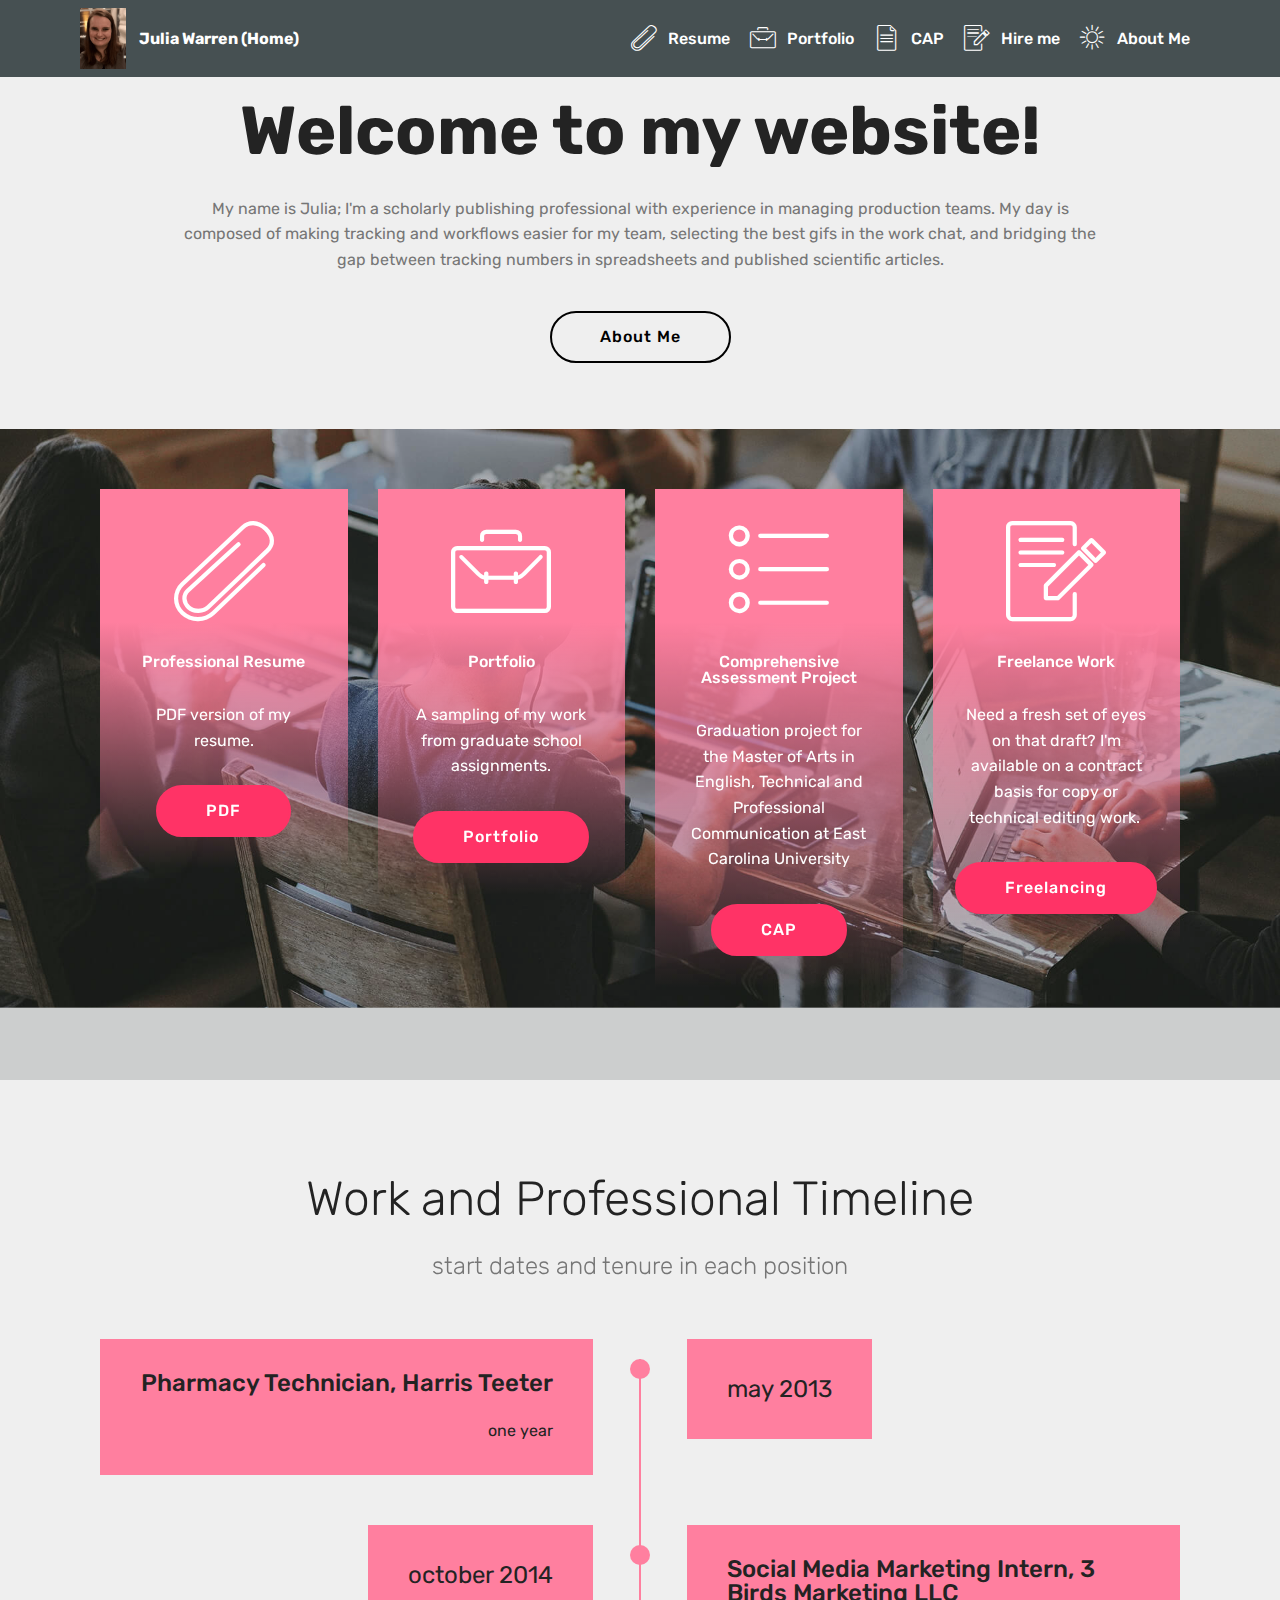
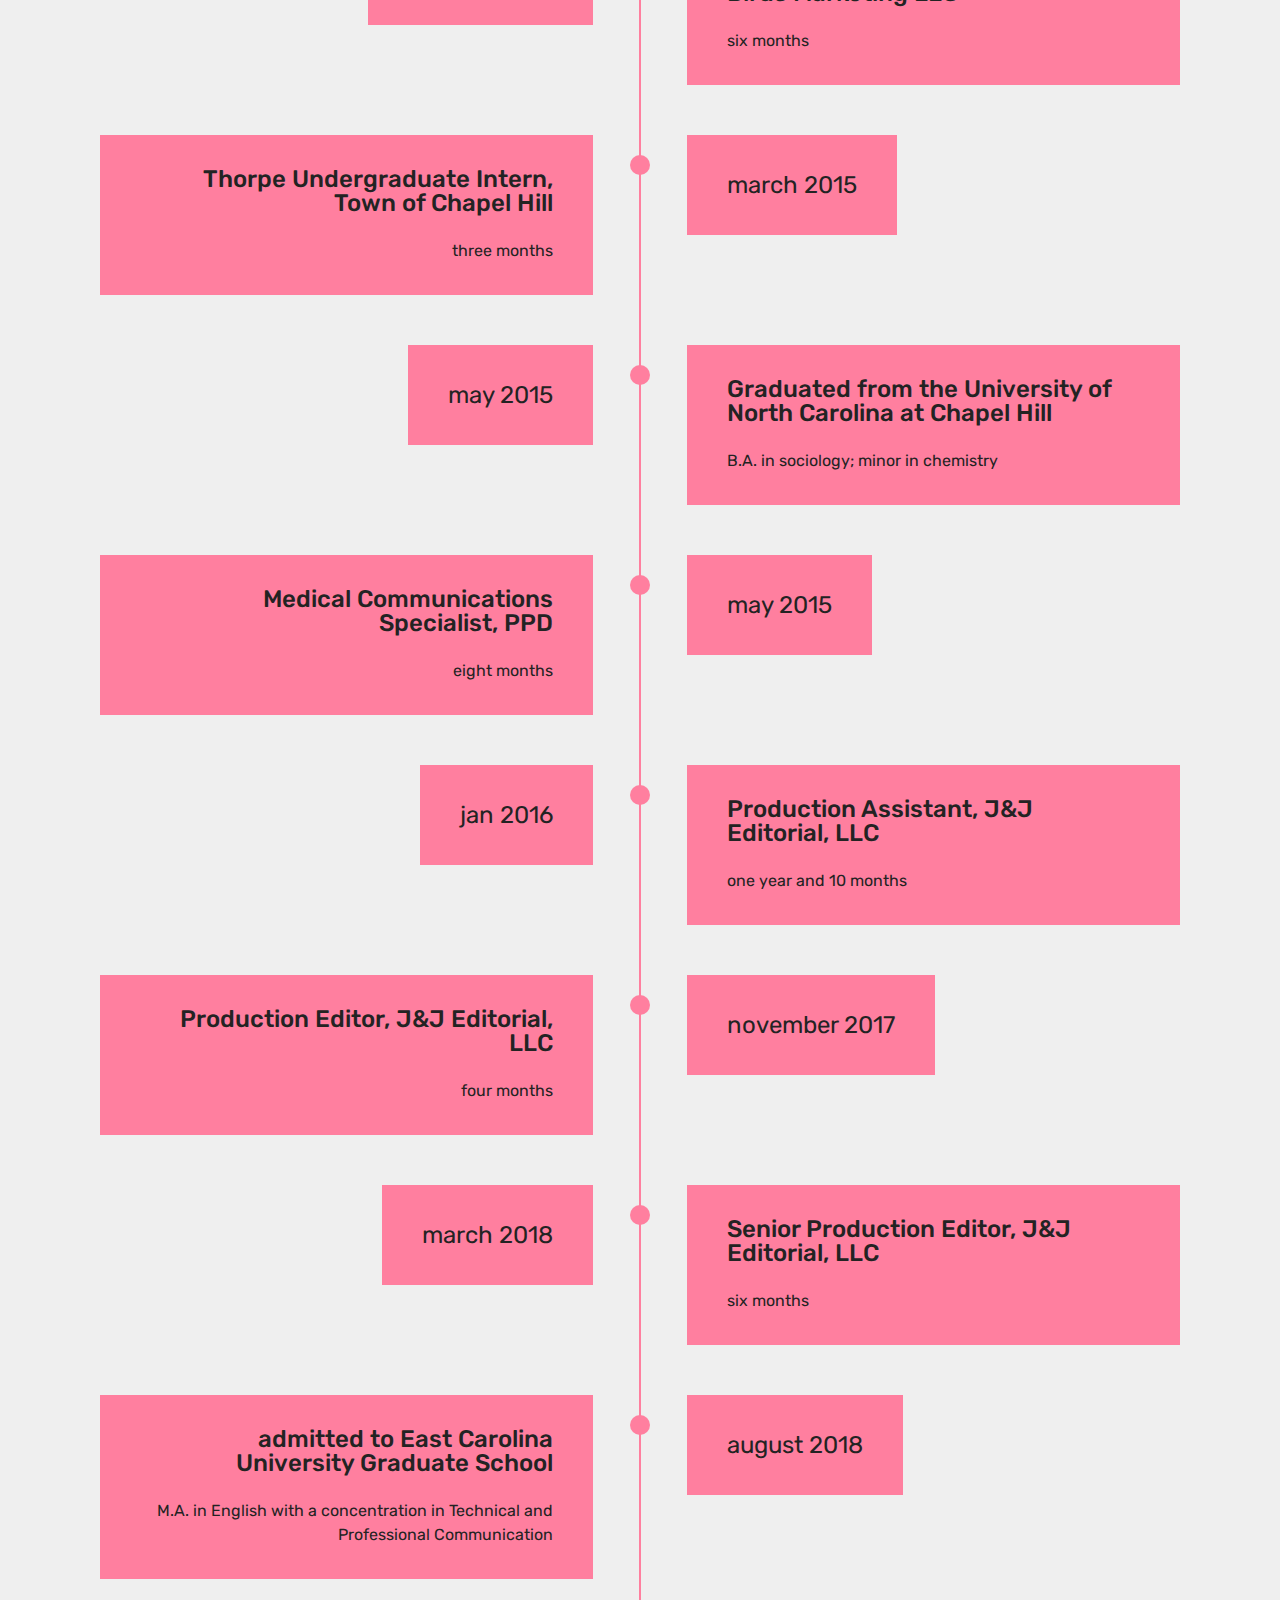
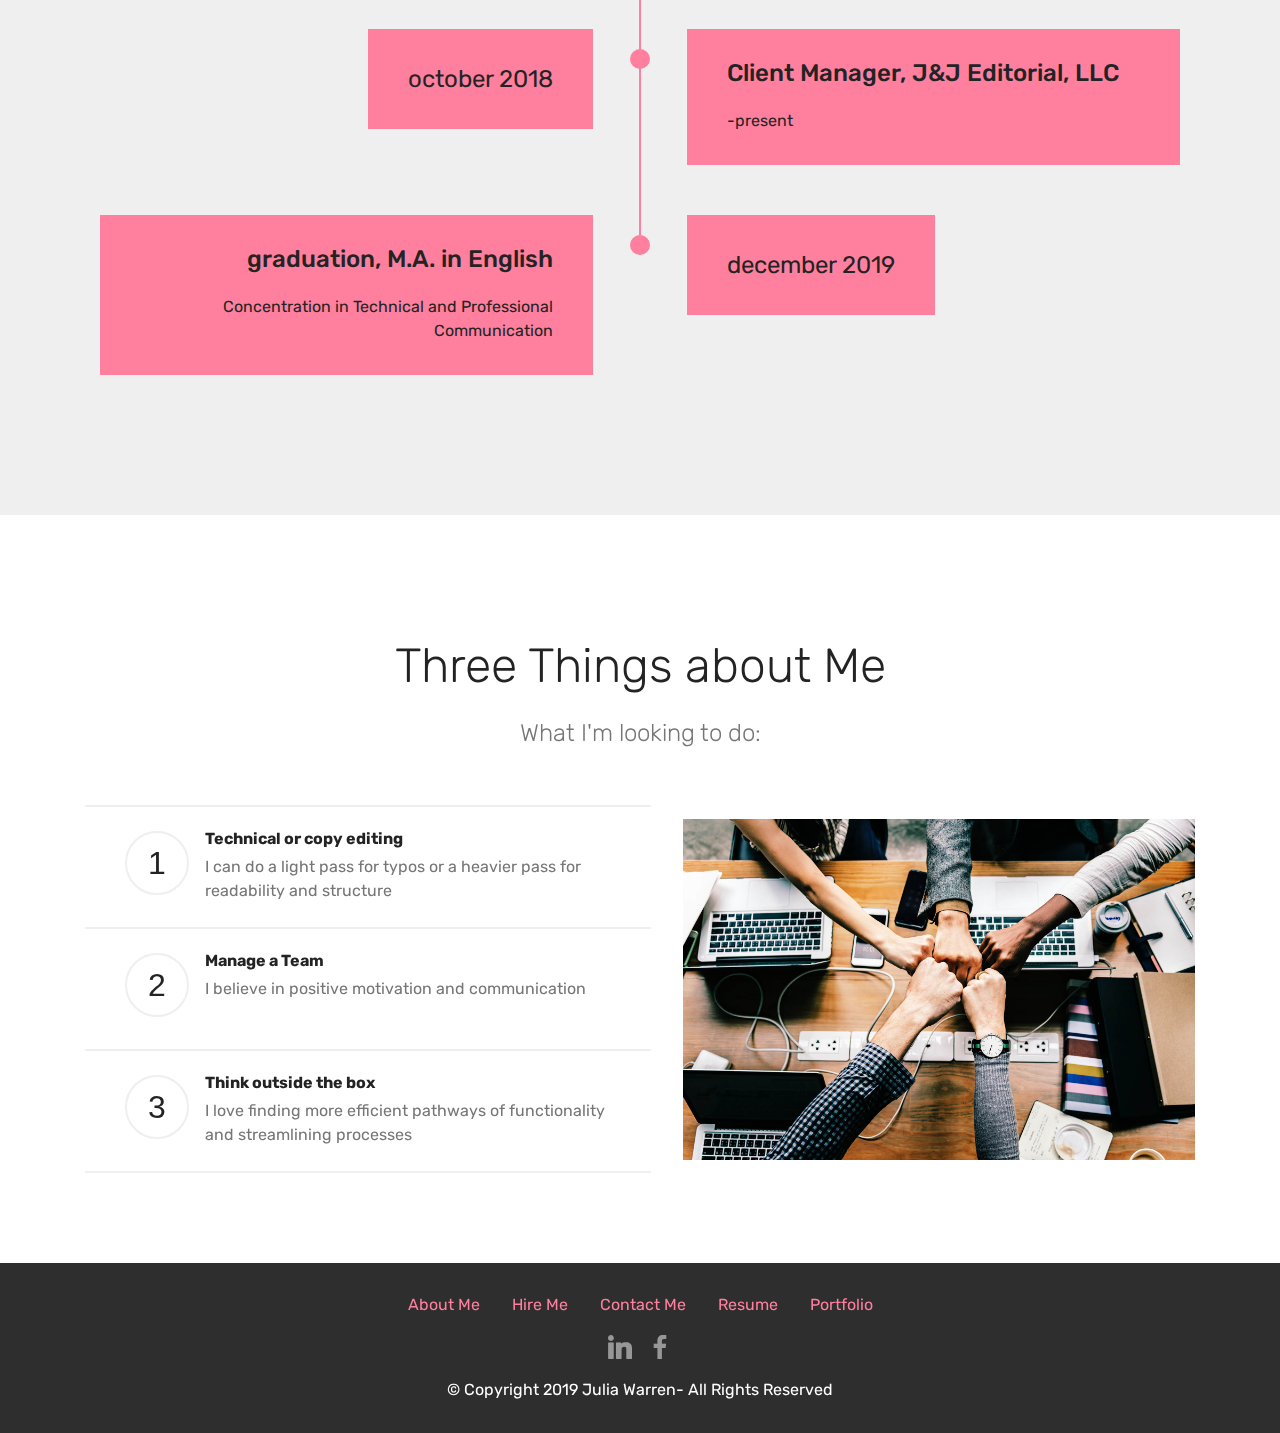
==== index.html @ e165c9ce "create github pages" ====
<!DOCTYPE html>
<html  >
<head>
  <!-- Site made with Mobirise Website Builder v4.9.7, https://mobirise.com -->
  <meta charset="UTF-8">
  <meta http-equiv="X-UA-Compatible" content="IE=edge">
  <meta name="generator" content="Mobirise v4.9.7, mobirise.com">
  <meta name="viewport" content="width=device-width, initial-scale=1, minimum-scale=1">
  <link rel="shortcut icon" href="assets/images/face-567x752.png" type="image/x-icon">
  <meta name="description" content="">
  
  <title>Home</title>
  <link rel="stylesheet" href="assets/web/assets/mobirise-icons/mobirise-icons.css">
  <link rel="stylesheet" href="assets/tether/tether.min.css">
  <link rel="stylesheet" href="assets/bootstrap/css/bootstrap.min.css">
  <link rel="stylesheet" href="assets/bootstrap/css/bootstrap-grid.min.css">
  <link rel="stylesheet" href="assets/bootstrap/css/bootstrap-reboot.min.css">
  <link rel="stylesheet" href="assets/socicon/css/styles.css">
  <link rel="stylesheet" href="assets/dropdown/css/style.css">
  <link rel="stylesheet" href="assets/theme/css/style.css">
  <link rel="stylesheet" href="assets/mobirise/css/mbr-additional.css" type="text/css">
  
  
  
</head>
<body>
  <section class="menu cid-qTkzRZLJNu" once="menu" id="menu1-0">

    

    <nav class="navbar navbar-expand beta-menu navbar-dropdown align-items-center navbar-fixed-top navbar-toggleable-sm">
        <button class="navbar-toggler navbar-toggler-right" type="button" data-toggle="collapse" data-target="#navbarSupportedContent" aria-controls="navbarSupportedContent" aria-expanded="false" aria-label="Toggle navigation">
            <div class="hamburger">
                <span></span>
                <span></span>
                <span></span>
                <span></span>
            </div>
        </button>
        <div class="menu-logo">
            <div class="navbar-brand">
                <span class="navbar-logo">
                    <a href="index.html">
                         <img src="assets/images/face-567x752.png" alt="Mobirise" title="" style="height: 3.8rem;">
                    </a>
                </span>
                <span class="navbar-caption-wrap"><a class="navbar-caption text-white display-4" href="index.html">
                        Julia Warren (Home)</a></span>
            </div>
        </div>
        <div class="collapse navbar-collapse" id="navbarSupportedContent">
            <ul class="navbar-nav nav-dropdown nav-right" data-app-modern-menu="true"><li class="nav-item">
                    <a class="nav-link link text-white display-4" href="assets/files/Warren%20Resume.pdf" target="_blank"><span class="mbri-paperclip mbr-iconfont mbr-iconfont-btn"></span>
                        
                        Resume</a>
                </li><li class="nav-item"><a class="nav-link link text-white display-4" href="jwportfolio.html"><span class="mbri-briefcase mbr-iconfont mbr-iconfont-btn"></span>
                        
                        Portfolio</a></li><li class="nav-item"><a class="nav-link link text-white display-4" href="ecutpccap.html"><span class="mbri-file mbr-iconfont mbr-iconfont-btn"></span>
                        
                        CAP</a></li><li class="nav-item"><a class="nav-link link text-white display-4" href="jwfreelance.html"><span class="mbri-edit mbr-iconfont mbr-iconfont-btn"></span>
                        
                        Hire me</a></li>
                <li class="nav-item">
                    <a class="nav-link link text-white display-4" href="jwaboutme.html"><span class="mbri-sun2 mbr-iconfont mbr-iconfont-btn"></span>
                        
                        About Me</a>
                </li></ul>
            
        </div>
    </nav>
</section>

<section class="engine"><a href="https://mobirise.info/p">website templates free download</a></section><section class="header1 cid-rp4bmA8b8D" id="header16-3">

    

    

    <div class="container">
        <div class="row justify-content-md-center">
            <div class="col-md-10 align-center">
                <h1 class="mbr-section-title mbr-bold pb-3 mbr-fonts-style display-1">
                    Welcome to my website!</h1>
                
                <p class="mbr-text pb-3 mbr-fonts-style display-7">
                    My name is Julia; I'm a scholarly publishing professional with experience in managing production teams. My day is composed of making tracking and workflows easier for my team, selecting the best gifs in the work chat, and bridging the gap between tracking numbers in spreadsheets and published scientific articles.</p>
                <div class="mbr-section-btn"><a class="btn btn-md btn-black-outline display-4" href="jwaboutme.html">About Me</a></div>
            </div>
        </div>
    </div>

</section>

<section class="features8 cid-rp4bQVuGvp mbr-parallax-background" id="features8-6">

    

    <div class="mbr-overlay" style="opacity: 0.2; background-color: rgb(70, 80, 82);">
    </div>

    <div class="container">
        <div class="media-container-row">

            <div class="card  col-12 col-md-6 col-lg-3">
                <div class="card-img">
                    <a href="assets/files/Warren%20Resume.pdf" target="_blank"><span class="mbr-iconfont mbri-paperclip"></span></a>
                </div>
                <div class="card-box align-center">
                    <h4 class="card-title mbr-fonts-style display-7">Professional Resume</h4>
                    <p class="mbr-text mbr-fonts-style display-7">PDF version of my resume.</p>
                    <div class="mbr-section-btn text-center"><a href="assets/files/Warren%20Resume.pdf" class="btn btn-secondary display-4" target="_blank">
                            PDF</a></div>
                </div>
            </div>

            <div class="card  col-12 col-md-6 col-lg-3">
                <div class="card-img">
                    <a href="jwportfolio.html"><span class="mbr-iconfont mbri-briefcase"></span></a>
                </div>
                <div class="card-box align-center">
                    <h4 class="card-title mbr-fonts-style display-7">
                        Portfolio</h4>
                    <p class="mbr-text mbr-fonts-style display-7">
                       A sampling of my work from graduate school assignments.</p>
                    <div class="mbr-section-btn text-center"><a href="jwportfolio.html" class="btn btn-secondary display-4">
                            Portfolio</a></div>
                </div>
            </div>

            <div class="card  col-12 col-md-6 col-lg-3">
                <div class="card-img">
                    <a href="ecutpccap.html"><span class="mbr-iconfont mbri-bulleted-list"></span></a>
                </div>
                <div class="card-box align-center">
                    <h4 class="card-title mbr-fonts-style display-7">Comprehensive Assessment Project</h4>
                    <p class="mbr-text mbr-fonts-style display-7">
                       Graduation project for the Master of Arts in English, Technical and Professional Communication at East Carolina University</p>
                    <div class="mbr-section-btn text-center"><a href="ecutpccap.html" class="btn btn-secondary display-4">
                            CAP</a></div>
                </div>
            </div>

            <div class="card  col-12 col-md-6 col-lg-3">
                <div class="card-img">
                    <a href="jwfreelance.html"><span class="mbr-iconfont mbri-edit"></span></a>
                </div>
                <div class="card-box align-center">
                    <h4 class="card-title mbr-fonts-style display-7">
                        Freelance Work</h4>
                    <p class="mbr-text mbr-fonts-style display-7">Need a fresh set of eyes on that draft? I'm available on a contract basis for copy or technical editing work.&nbsp;</p>
                    <div class="mbr-section-btn text-center"><a href="jwfreelance.html" class="btn btn-secondary display-4">
                            Freelancing</a></div>
                </div>
            </div>
        </div>
    </div>
</section>

<section class="timeline1 cid-rp4cnHNuQQ" id="timeline1-7">

    

    

    <div class="container align-center">
        <h2 class="mbr-section-title pb-3 mbr-fonts-style display-2">
            Work and Professional Timeline</h2>
        <h3 class="mbr-section-subtitle pb-5 mbr-fonts-style display-5">
            start dates and tenure in each position</h3>

        <div class="container timelines-container" mbri-timelines="">
            <div class="row timeline-element reverse separline">      
                 <div class="timeline-date-panel col-xs-12 col-md-6  align-left">         
                    <div class="time-line-date-content">
                        <p class="mbr-timeline-date mbr-fonts-style display-5">may 2013</p>
                    </div>
                </div>
           <span class="iconBackground"></span>
            <div class="col-xs-12 col-md-6 align-right">
                <div class="timeline-text-content">
                    <h4 class="mbr-timeline-title pb-3 mbr-fonts-style display-5">
                        Pharmacy Technician, Harris Teeter</h4>
                    <p class="mbr-timeline-text mbr-fonts-style display-7">one year</p>
                 </div>
            </div>
            </div>

            <div class="row timeline-element  separline">
                <div class="timeline-date-panel col-xs-12 col-md-6 align-right">
                    <div class="time-line-date-content">
                        <p class="mbr-timeline-date mbr-fonts-style display-5">october 2014</p>
                    </div>
                </div>
                <span class="iconBackground"></span>
                <div class="col-xs-12 col-md-6 align-left ">
                    <div class="timeline-text-content">
                        <h4 class="mbr-timeline-title pb-3 mbr-fonts-style display-5">
                            Social Media Marketing Intern, 3 Birds Marketing LLC</h4>
                        <p class="mbr-timeline-text mbr-fonts-style display-7">six months</p>
                    </div>
                </div>
            </div> 


            <div class="row timeline-element reverse separline">
                <div class="timeline-date-panel col-xs-12 col-md-6  align-left">
                    <div class="time-line-date-content">
                        <p class="mbr-timeline-date mbr-fonts-style display-5">
                            march 2015</p>
                    </div>
                </div>
                <span class="iconBackground"></span>
                <div class="col-xs-12 col-md-6 align-right">
                    <div class="timeline-text-content">
                        <h4 class="mbr-timeline-title pb-3 mbr-fonts-style display-5">
                            Thorpe Undergraduate Intern, Town of Chapel Hill</h4>      
                        <p class="mbr-timeline-text mbr-fonts-style display-7">three months</p>
                    </div>
                </div>
            </div>

            <div class="row timeline-element  separline">
                <div class="timeline-date-panel col-xs-12 col-md-6 align-right">
                    <div class="time-line-date-content">
                        <p class="mbr-timeline-date mbr-fonts-style display-5">may 2015</p>
                    </div>
                </div>
                <span class="iconBackground"></span>
                <div class="col-xs-12 col-md-6 align-left ">
                    <div class="timeline-text-content">
                        <h4 class="mbr-timeline-title pb-3 mbr-fonts-style display-5">
                            Graduated from the University of North Carolina at Chapel Hill</h4>
                        <p class="mbr-timeline-text mbr-fonts-style display-7">
                            B.A. in sociology; minor in chemistry</p>
                    </div>
                </div>
            </div>


            <div class="row timeline-element reverse separline">
                <div class="timeline-date-panel col-xs-12 col-md-6  align-left">
                    <div class="time-line-date-content">
                        <p class="mbr-timeline-date mbr-fonts-style display-5">
                            may 2015</p>
                    </div>
                </div>
                <span class="iconBackground"></span>
                <div class="col-xs-12 col-md-6 align-right">
                    <div class="timeline-text-content">
                        <h4 class="mbr-timeline-title pb-3 mbr-fonts-style display-5">
                            Medical Communications Specialist, PPD</h4>
                        <p class="mbr-timeline-text mbr-fonts-style display-7">eight months</p>
                    </div>
                </div>
            </div>


            <div class="row timeline-element separline">
                <div class="timeline-date-panel col-xs-12 col-md-6 align-right">
                    <div class="time-line-date-content">
                       <p class="mbr-timeline-date mbr-fonts-style display-5">
                            jan 2016</p>
                    </div>
                </div>
                <span class="iconBackground"></span>
                <div class="col-xs-12 col-md-6 align-left ">
                    <div class="timeline-text-content">
                        <h4 class="mbr-timeline-title pb-3 mbr-fonts-style display-5">
                            Production Assistant, J&amp;J Editorial, LLC</h4>
                        <p class="mbr-timeline-text mbr-fonts-style display-7">one year and 10 months</p>
                    </div>
                </div>
            </div>

            <div class="row timeline-element reverse separline">
                <div class="timeline-date-panel col-xs-12 col-md-6  align-left">
                    <div class="time-line-date-content">
                        <p class="mbr-timeline-date mbr-fonts-style display-5">
                           november 2017</p>
                    </div>
                </div>
                <span class="iconBackground"></span>
                <div class="col-xs-12 col-md-6 align-right">
                    <div class="timeline-text-content">
                        <h4 class="mbr-timeline-title pb-3 mbr-fonts-style display-5">
                            Production Editor, J&amp;J Editorial, LLC</h4>
                        <p class="mbr-timeline-text mbr-fonts-style display-7">four months</p>
                    </div>
                </div>
            </div>

            <div class="row timeline-element separline">
                <div class="timeline-date-panel col-xs-12 col-md-6 align-right">
                    <div class="time-line-date-content">
                        <p class="mbr-timeline-date mbr-fonts-style display-5">
                           march 2018</p>
                    </div>
                </div>
                <span class="iconBackground"></span>
                <div class="col-xs-12 col-md-6 align-left ">
                    <div class="timeline-text-content">
                        <h4 class="mbr-timeline-title pb-3 mbr-fonts-style display-5">
                            Senior Production Editor, J&amp;J Editorial, LLC</h4>
                        <p class="mbr-timeline-text mbr-fonts-style display-7">six months</p>
                    </div>
                </div>
            </div>

            <div class="row timeline-element reverse separline">
                <div class="timeline-date-panel col-xs-12 col-md-6  align-left">
                    <div class="time-line-date-content">
                        <p class="mbr-timeline-date mbr-fonts-style display-5">
                           august 2018</p>
                    </div>
                </div>
                <span class="iconBackground"></span>
                <div class="col-xs-12 col-md-6 align-right">
                    <div class="timeline-text-content">
                        <h4 class="mbr-timeline-title pb-3 mbr-fonts-style display-5">admitted to East Carolina University Graduate School</h4>

                        <p class="mbr-timeline-text mbr-fonts-style display-7">M.A. in English with a concentration in Technical and Professional Communication</p>
                    </div>
                </div>
            </div>

            <div class="row timeline-element separline">
                <div class="timeline-date-panel col-xs-12 col-md-6 align-right">
                    <div class="time-line-date-content">
                       <p class="mbr-timeline-date mbr-fonts-style display-5">
                          october 2018</p>
                    </div>
                </div>
                <span class="iconBackground"></span>
                <div class="col-xs-12 col-md-6 align-left ">
                    <div class="timeline-text-content">
                        <h4 class="mbr-timeline-title pb-3 mbr-fonts-style display-5">
                            Client Manager, J&amp;J Editorial, LLC</h4> 
                        <p class="mbr-timeline-text mbr-fonts-style display-7">
                            -present</p>
                    </div>
                </div>
            </div>

            <div class="row timeline-element reverse">
                <div class="timeline-date-panel col-xs-12 col-md-6  align-left">
                    <div class="time-line-date-content">
                       <p class="mbr-timeline-date mbr-fonts-style display-5">
                          december 2019</p>
                    </div>
                </div>
                <span class="iconBackground"></span>
                <div class="col-xs-12 col-md-6 align-right">
                    <div class="timeline-text-content">
                        <h4 class="mbr-timeline-title pb-3 mbr-fonts-style display-5">
                            graduation, M.A. in English</h4>
                        <p class="mbr-timeline-text mbr-fonts-style display-7">Concentration in Technical and Professional Communication</p>
                    </div>
                </div>
            </div>

            
        </div>
    </div>
</section>

<section class="counters4 counters cid-rp4bBPl7Jo" id="counters4-5">

    

    

    <div class="container pt-4 mt-2">
        <h2 class="mbr-section-title pb-3 align-center mbr-fonts-style display-2">Three Things about Me</h2>
        <h3 class="mbr-section-subtitle pb-5 align-center mbr-fonts-style display-5">
            What I'm looking to do:</h3>
        <div class="media-container-row">
            <div class="media-block m-auto" style="width: 49%;">
                <div class="mbr-figure">
                    <img src="assets/images/background6.jpg">
                </div>
            </div>
            <div class="cards-block">
                <div class="cards-container">
                    <div class="card px-3 align-left col-12">
                        <div class="panel-item p-4 d-flex align-items-start">
                            <div class="card-img pr-3">
                                <h3 class="img-text d-flex align-items-center justify-content-center">
                                    1
                                </h3>
                            </div>
                            <div class="card-text">
                                <h4 class="mbr-content-title mbr-bold mbr-fonts-style display-7">Technical or copy editing</h4>
                                <p class="mbr-content-text mbr-fonts-style display-7">
                                    I can do a light pass for typos or a heavier pass for readability and structure</p>
                            </div>
                        </div>
                    </div>
                    <div class="card px-3 align-left col-12">
                        <div class="panel-item p-4 d-flex align-items-start">
                            <div class="card-img pr-3">
                                <h3 class="img-text d-flex align-items-center justify-content-center">
                                    2
                                </h3>
                            </div>
                            <div class="card-text">
                                <h4 class="mbr-content-title mbr-bold mbr-fonts-style display-7">Manage a Team</h4>
                                <p class="mbr-content-text mbr-fonts-style display-7">
                                    I believe in positive motivation and communication</p>
                            </div>
                        </div>
                    </div>
                    <div class="card px-3 align-left col-12">
                        <div class="panel-item p-4 d-flex align-items-start">
                            <div class="card-img pr-3">
                                <h3 class="img-text d-flex align-items-center justify-content-center">
                                    3
                                </h3>
                            </div>
                            <div class="card-text">
                                <h4 class="mbr-content-title mbr-bold mbr-fonts-style display-7">Think outside the box</h4>
                                <p class="mbr-content-text mbr-fonts-style display-7">
                                        I love finding more efficient pathways of functionality and streamlining processes</p>
                            </div>
                        </div>
                    </div>
                    
                </div>
            </div>
        </div>
    </div>
</section>

<section once="footers" class="cid-rp4wjowCng" id="footer7-c">

    

    

    <div class="container">
        <div class="media-container-row align-center mbr-white">
            <div class="row row-links">
                <ul class="foot-menu">
                    
                    
                    
                    
                    
                <li class="foot-menu-item mbr-fonts-style display-7"><a href="jwaboutme.html" target="_blank">
                        About&nbsp;Me</a></li><li class="foot-menu-item mbr-fonts-style display-7"><a href="jwfreelance.html">Hire Me</a></li><li class="foot-menu-item mbr-fonts-style display-7"><a href="jwfreelance.html#form1-m" target="_blank">
                        Contact Me</a></li><li class="foot-menu-item mbr-fonts-style display-7"><a href="assets/files/Warren Resume.pdf" target="_blank">Resume</a></li><li class="foot-menu-item mbr-fonts-style display-7"><a href="jwportfolio.html">Portfolio</a></li></ul>
            </div>
            <div class="row social-row">
                <div class="social-list align-right pb-2">
                    
                    
                    
                    
                    
                    
                <div class="soc-item">
                        <a href="https://www.linkedin.com/in/julia-boyle-warren-10b43872/" target="_blank">
                            <span class="mbr-iconfont mbr-iconfont-social socicon-linkedin socicon"></span>
                        </a>
                    </div><div class="soc-item">
                        <a href="https://www.facebook.com/pages/Mobirise/1616226671953247" target="_blank">
                            <span class="socicon-facebook socicon mbr-iconfont mbr-iconfont-social"></span>
                        </a>
                    </div></div>
            </div>
            <div class="row row-copirayt">
                <p class="mbr-text mb-0 mbr-fonts-style mbr-white align-center display-7">
                    © Copyright 2019 Julia Warren- All Rights Reserved
                </p>
            </div>
        </div>
    </div>
</section>


  <script src="assets/web/assets/jquery/jquery.min.js"></script>
  <script src="assets/popper/popper.min.js"></script>
  <script src="assets/tether/tether.min.js"></script>
  <script src="assets/bootstrap/js/bootstrap.min.js"></script>
  <script src="assets/smoothscroll/smooth-scroll.js"></script>
  <script src="assets/viewportchecker/jquery.viewportchecker.js"></script>
  <script src="assets/dropdown/js/script.min.js"></script>
  <script src="assets/touchswipe/jquery.touch-swipe.min.js"></script>
  <script src="assets/parallax/jarallax.min.js"></script>
  <script src="assets/theme/js/script.js"></script>
  
  
 <div id="scrollToTop" class="scrollToTop mbr-arrow-up"><a style="text-align: center;"><i class="mbr-arrow-up-icon mbr-arrow-up-icon-cm cm-icon cm-icon-smallarrow-up"></i></a></div>
  </body>
</html>
---- assets/web/assets/mobirise-icons/mobirise-icons.css ----
@font-face {
  font-family: 'MobiriseIcons';
  src:  url('mobirise-icons.eot?spat4u');
  src:  url('mobirise-icons.eot?spat4u#iefix') format('embedded-opentype'),
    url('mobirise-icons.ttf?spat4u') format('truetype'),
    url('mobirise-icons.woff?spat4u') format('woff'),
    url('mobirise-icons.svg?spat4u#MobiriseIcons') format('svg');
  font-weight: normal;
  font-style: normal;
}

[class^="mbri-"], [class*=" mbri-"] {
  /* use !important to prevent issues with browser extensions that change fonts */
  font-family: MobiriseIcons !important;
  speak: none;
  font-style: normal;
  font-weight: normal;
  font-variant: normal;
  text-transform: none;
  line-height: 1;

  /* Better Font Rendering =========== */
  -webkit-font-smoothing: antialiased;
  -moz-osx-font-smoothing: grayscale;
}

.mbri-add-submenu:before {
  content: "\e900";
}
.mbri-alert:before {
  content: "\e901";
}
.mbri-align-center:before {
  content: "\e902";
}
.mbri-align-justify:before {
  content: "\e903";
}
.mbri-align-left:before {
  content: "\e904";
}
.mbri-align-right:before {
  content: "\e905";
}
.mbri-android:before {
  content: "\e906";
}
.mbri-apple:before {
  content: "\e907";
}
.mbri-arrow-down:before {
  content: "\e908";
}
.mbri-arrow-next:before {
  content: "\e909";
}
.mbri-arrow-prev:before {
  content: "\e90a";
}
.mbri-arrow-up:before {
  content: "\e90b";
}
.mbri-bold:before {
  content: "\e90c";
}
.mbri-bookmark:before {
  content: "\e90d";
}
.mbri-bootstrap:before {
  content: "\e90e";
}
.mbri-briefcase:before {
  content: "\e90f";
}
.mbri-browse:before {
  content: "\e910";
}
.mbri-bulleted-list:before {
  content: "\e911";
}
.mbri-calendar:before {
  content: "\e912";
}
.mbri-camera:before {
  content: "\e913";
}
.mbri-cart-add:before {
  content: "\e914";
}
.mbri-cart-full:before {
  content: "\e915";
}
.mbri-cash:before {
  content: "\e916";
}
.mbri-change-style:before {
  content: "\e917";
}
.mbri-chat:before {
  content: "\e918";
}
.mbri-clock:before {
  content: "\e919";
}
.mbri-close:before {
  content: "\e91a";
}
.mbri-cloud:before {
  content: "\e91b";
}
.mbri-code:before {
  content: "\e91c";
}
.mbri-contact-form:before {
  content: "\e91d";
}
.mbri-credit-card:before {
  content: "\e91e";
}
.mbri-cursor-click:before {
  content: "\e91f";
}
.mbri-cust-feedback:before {
  content: "\e920";
}
.mbri-database:before {
  content: "\e921";
}
.mbri-delivery:before {
  content: "\e922";
}
.mbri-desktop:before {
  content: "\e923";
}
.mbri-devices:before {
  content: "\e924";
}
.mbri-down:before {
  content: "\e925";
}
.mbri-download:before {
  content: "\e989";
}
.mbri-drag-n-drop:before {
  content: "\e927";
}
.mbri-drag-n-drop2:before {
  content: "\e928";
}
.mbri-edit:before {
  content: "\e929";
}
.mbri-edit2:before {
  content: "\e92a";
}
.mbri-error:before {
  content: "\e92b";
}
.mbri-extension:before {
  content: "\e92c";
}
.mbri-features:before {
  content: "\e92d";
}
.mbri-file:before {
  content: "\e92e";
}
.mbri-flag:before {
  content: "\e92f";
}
.mbri-folder:before {
  content: "\e930";
}
.mbri-gift:before {
  content: "\e931";
}
.mbri-github:before {
  content: "\e932";
}
.mbri-globe:before {
  content: "\e933";
}
.mbri-globe-2:before {
  content: "\e934";
}
.mbri-growing-chart:before {
  content: "\e935";
}
.mbri-hearth:before {
  content: "\e936";
}
.mbri-help:before {
  content: "\e937";
}
.mbri-home:before {
  content: "\e938";
}
.mbri-hot-cup:before {
  content: "\e939";
}
.mbri-idea:before {
  content: "\e93a";
}
.mbri-image-gallery:before {
  content: "\e93b";
}
.mbri-image-slider:before {
  content: "\e93c";
}
.mbri-info:before {
  content: "\e93d";
}
.mbri-italic:before {
  content: "\e93e";
}
.mbri-key:before {
  content: "\e93f";
}
.mbri-laptop:before {
  content: "\e940";
}
.mbri-layers:before {
  content: "\e941";
}
.mbri-left-right:before {
  content: "\e942";
}
.mbri-left:before {
  content: "\e943";
}
.mbri-letter:before {
  content: "\e944";
}
.mbri-like:before {
  content: "\e945";
}
.mbri-link:before {
  content: "\e946";
}
.mbri-lock:before {
  content: "\e947";
}
.mbri-login:before {
  content: "\e948";
}
.mbri-logout:before {
  content: "\e949";
}
.mbri-magic-stick:before {
  content: "\e94a";
}
.mbri-map-pin:before {
  content: "\e94b";
}
.mbri-menu:before {
  content: "\e94c";
}
.mbri-mobile:before {
  content: "\e94d";
}
.mbri-mobile2:before {
  content: "\e94e";
}
.mbri-mobirise:before {
  content: "\e94f";
}
.mbri-more-horizontal:before {
  content: "\e950";
}
.mbri-more-vertical:before {
  content: "\e951";
}
.mbri-music:before {
  content: "\e952";
}
.mbri-new-file:before {
  content: "\e953";
}
.mbri-numbered-list:before {
  content: "\e954";
}
.mbri-opened-folder:before {
  content: "\e955";
}
.mbri-pages:before {
  content: "\e956";
}
.mbri-paper-plane:before {
  content: "\e957";
}
.mbri-paperclip:before {
  content: "\e958";
}
.mbri-photo:before {
  content: "\e959";
}
.mbri-photos:before {
  content: "\e95a";
}
.mbri-pin:before {
  content: "\e95b";
}
.mbri-play:before {
  content: "\e95c";
}
.mbri-plus:before {
  content: "\e95d";
}
.mbri-preview:before {
  content: "\e95e";
}
.mbri-print:before {
  content: "\e95f";
}
.mbri-protect:before {
  content: "\e960";
}
.mbri-question:before {
  content: "\e961";
}
.mbri-quote-left:before {
  content: "\e962";
}
.mbri-quote-right:before {
  content: "\e963";
}
.mbri-refresh:before {
  content: "\e964";
}
.mbri-responsive:before {
  content: "\e965";
}
.mbri-right:before {
  content: "\e966";
}
.mbri-rocket:before {
  content: "\e967";
}
.mbri-sad-face:before {
  content: "\e968";
}
.mbri-sale:before {
  content: "\e969";
}
.mbri-save:before {
  content: "\e96a";
}
.mbri-search:before {
  content: "\e96b";
}
.mbri-setting:before {
  content: "\e96c";
}
.mbri-setting2:before {
  content: "\e96d";
}
.mbri-setting3:before {
  content: "\e96e";
}
.mbri-share:before {
  content: "\e96f";
}
.mbri-shopping-bag:before {
  content: "\e970";
}
.mbri-shopping-basket:before {
  content: "\e971";
}
.mbri-shopping-cart:before {
  content: "\e972";
}
.mbri-sites:before {
  content: "\e973";
}
.mbri-smile-face:before {
  content: "\e974";
}
.mbri-speed:before {
  content: "\e975";
}
.mbri-star:before {
  content: "\e976";
}
.mbri-success:before {
  content: "\e977";
}
.mbri-sun:before {
  content: "\e978";
}
.mbri-sun2:before {
  content: "\e979";
}
.mbri-tablet:before {
  content: "\e97a";
}
.mbri-tablet-vertical:before {
  content: "\e97b";
}
.mbri-target:before {
  content: "\e97c";
}
.mbri-timer:before {
  content: "\e97d";
}
.mbri-to-ftp:before {
  content: "\e97e";
}
.mbri-to-local-drive:before {
  content: "\e97f";
}
.mbri-touch-swipe:before {
  content: "\e980";
}
.mbri-touch:before {
  content: "\e981";
}
.mbri-trash:before {
  content: "\e982";
}
.mbri-underline:before {
  content: "\e983";
}
.mbri-unlink:before {
  content: "\e984";
}
.mbri-unlock:before {
  content: "\e985";
}
.mbri-up-down:before {
  content: "\e986";
}
.mbri-up:before {
  content: "\e987";
}
.mbri-update:before {
  content: "\e988";
}
.mbri-upload:before {
 content: "\e926"; 
}
.mbri-user:before {
  content: "\e98a";
}
.mbri-user2:before {
  content: "\e98b";
}
.mbri-users:before {
  content: "\e98c";
}
.mbri-video:before {
  content: "\e98d";
}
.mbri-video-play:before {
  content: "\e98e";
}
.mbri-watch:before {
  content: "\e98f";
}
.mbri-website-theme:before {
  content: "\e990";
}
.mbri-wifi:before {
  content: "\e991";
}
.mbri-windows:before {
  content: "\e992";
}
.mbri-zoom-out:before {
  content: "\e993";
}
.mbri-redo:before {
  content: "\e994";
}
.mbri-undo:before {
  content: "\e995";
}
---- assets/socicon/css/styles.css ----
@charset "UTF-8";

@font-face {
  font-family: "socicon";
  src:url("../fonts/socicon.eot");
  src:url("../fonts/socicon.eot?#iefix") format("embedded-opentype"),
    url("../fonts/socicon.woff") format("woff"),
    url("../fonts/socicon.ttf") format("truetype"),
    url("../fonts/socicon.svg#socicon") format("svg");
  font-weight: normal;
  font-style: normal;

}

[data-icon]:before {
  font-family: "socicon" !important;
  content: attr(data-icon);
  font-style: normal !important;
  font-weight: normal !important;
  font-variant: normal !important;
  text-transform: none !important;
  speak: none;
  line-height: 1;
  -webkit-font-smoothing: antialiased;
  -moz-osx-font-smoothing: grayscale;
}

[class^="socicon-"]:before,
[class*=" socicon-"]:before {
  font-family: "socicon" !important;
  font-style: normal !important;
  font-weight: normal !important;
  font-variant: normal !important;
  text-transform: none !important;
  speak: none;
  line-height: 1;
  -webkit-font-smoothing: antialiased;
  -moz-osx-font-smoothing: grayscale;
}

.socicon-modelmayhem:before {
  content: "\e000";
}
.socicon-mixcloud:before {
  content: "\e001";
}
.socicon-drupal:before {
  content: "\e002";
}
.socicon-swarm:before {
  content: "\e003";
}
.socicon-istock:before {
  content: "\e004";
}
.socicon-yammer:before {
  content: "\e005";
}
.socicon-ello:before {
  content: "\e006";
}
.socicon-stackoverflow:before {
  content: "\e007";
}
.socicon-persona:before {
  content: "\e008";
}
.socicon-triplej:before {
  content: "\e009";
}
.socicon-houzz:before {
  content: "\e00a";
}
.socicon-rss:before {
  content: "\e00b";
}
.socicon-paypal:before {
  content: "\e00c";
}
.socicon-odnoklassniki:before {
  content: "\e00d";
}
.socicon-airbnb:before {
  content: "\e00e";
}
.socicon-periscope:before {
  content: "\e00f";
}
.socicon-outlook:before {
  content: "\e010";
}
.socicon-coderwall:before {
  content: "\e011";
}
.socicon-tripadvisor:before {
  content: "\e012";
}
.socicon-appnet:before {
  content: "\e013";
}
.socicon-goodreads:before {
  content: "\e014";
}
.socicon-tripit:before {
  content: "\e015";
}
.socicon-lanyrd:before {
  content: "\e016";
}
.socicon-slideshare:before {
  content: "\e017";
}
.socicon-buffer:before {
  content: "\e018";
}
.socicon-disqus:before {
  content: "\e019";
}
.socicon-vkontakte:before {
  content: "\e01a";
}
.socicon-whatsapp:before {
  content: "\e01b";
}
.socicon-patreon:before {
  content: "\e01c";
}
.socicon-storehouse:before {
  content: "\e01d";
}
.socicon-pocket:before {
  content: "\e01e";
}
.socicon-mail:before {
  content: "\e01f";
}
.socicon-blogger:before {
  content: "\e020";
}
.socicon-technorati:before {
  content: "\e021";
}
.socicon-reddit:before {
  content: "\e022";
}
.socicon-dribbble:before {
  content: "\e023";
}
.socicon-stumbleupon:before {
  content: "\e024";
}
.socicon-digg:before {
  content: "\e025";
}
.socicon-envato:before {
  content: "\e026";
}
.socicon-behance:before {
  content: "\e027";
}
.socicon-delicious:before {
  content: "\e028";
}
.socicon-deviantart:before {
  content: "\e029";
}
.socicon-forrst:before {
  content: "\e02a";
}
.socicon-play:before {
  content: "\e02b";
}
.socicon-zerply:before {
  content: "\e02c";
}
.socicon-wikipedia:before {
  content: "\e02d";
}
.socicon-apple:before {
  content: "\e02e";
}
.socicon-flattr:before {
  content: "\e02f";
}
.socicon-github:before {
  content: "\e030";
}
.socicon-renren:before {
  content: "\e031";
}
.socicon-friendfeed:before {
  content: "\e032";
}
.socicon-newsvine:before {
  content: "\e033";
}
.socicon-identica:before {
  content: "\e034";
}
.socicon-bebo:before {
  content: "\e035";
}
.socicon-zynga:before {
  content: "\e036";
}
.socicon-steam:before {
  content: "\e037";
}
.socicon-xbox:before {
  content: "\e038";
}
.socicon-windows:before {
  content: "\e039";
}
.socicon-qq:before {
  content: "\e03a";
}
.socicon-douban:before {
  content: "\e03b";
}
.socicon-meetup:before {
  content: "\e03c";
}
.socicon-playstation:before {
  content: "\e03d";
}
.socicon-android:before {
  content: "\e03e";
}
.socicon-snapchat:before {
  content: "\e03f";
}
.socicon-twitter:before {
  content: "\e040";
}
.socicon-facebook:before {
  content: "\e041";
}
.socicon-googleplus:before {
  content: "\e042";
}
.socicon-pinterest:before {
  content: "\e043";
}
.socicon-foursquare:before {
  content: "\e044";
}
.socicon-yahoo:before {
  content: "\e045";
}
.socicon-skype:before {
  content: "\e046";
}
.socicon-yelp:before {
  content: "\e047";
}
.socicon-feedburner:before {
  content: "\e048";
}
.socicon-linkedin:before {
  content: "\e049";
}
.socicon-viadeo:before {
  content: "\e04a";
}
.socicon-xing:before {
  content: "\e04b";
}
.socicon-myspace:before {
  content: "\e04c";
}
.socicon-soundcloud:before {
  content: "\e04d";
}
.socicon-spotify:before {
  content: "\e04e";
}
.socicon-grooveshark:before {
  content: "\e04f";
}
.socicon-lastfm:before {
  content: "\e050";
}
.socicon-youtube:before {
  content: "\e051";
}
.socicon-vimeo:before {
  content: "\e052";
}
.socicon-dailymotion:before {
  content: "\e053";
}
.socicon-vine:before {
  content: "\e054";
}
.socicon-flickr:before {
  content: "\e055";
}
.socicon-500px:before {
  content: "\e056";
}
.socicon-wordpress:before {
  content: "\e058";
}
.socicon-tumblr:before {
  content: "\e059";
}
.socicon-twitch:before {
  content: "\e05a";
}
.socicon-8tracks:before {
  content: "\e05b";
}
.socicon-amazon:before {
  content: "\e05c";
}
.socicon-icq:before {
  content: "\e05d";
}
.socicon-smugmug:before {
  content: "\e05e";
}
.socicon-ravelry:before {
  content: "\e05f";
}
.socicon-weibo:before {
  content: "\e060";
}
.socicon-baidu:before {
  content: "\e061";
}
.socicon-angellist:before {
  content: "\e062";
}
.socicon-ebay:before {
  content: "\e063";
}
.socicon-imdb:before {
  content: "\e064";
}
.socicon-stayfriends:before {
  content: "\e065";
}
.socicon-residentadvisor:before {
  content: "\e066";
}
.socicon-google:before {
  content: "\e067";
}
.socicon-yandex:before {
  content: "\e068";
}
.socicon-sharethis:before {
  content: "\e069";
}
.socicon-bandcamp:before {
  content: "\e06a";
}
.socicon-itunes:before {
  content: "\e06b";
}
.socicon-deezer:before {
  content: "\e06c";
}
.socicon-telegram:before {
  content: "\e06e";
}
.socicon-openid:before {
  content: "\e06f";
}
.socicon-amplement:before {
  content: "\e070";
}
.socicon-viber:before {
  content: "\e071";
}
.socicon-zomato:before {
  content: "\e072";
}
.socicon-draugiem:before {
  content: "\e074";
}
.socicon-endomodo:before {
  content: "\e075";
}
.socicon-filmweb:before {
  content: "\e076";
}
.socicon-stackexchange:before {
  content: "\e077";
}
.socicon-wykop:before {
  content: "\e078";
}
.socicon-teamspeak:before {
  content: "\e079";
}
.socicon-teamviewer:before {
  content: "\e07a";
}
.socicon-ventrilo:before {
  content: "\e07b";
}
.socicon-younow:before {
  content: "\e07c";
}
.socicon-raidcall:before {
  content: "\e07d";
}
.socicon-mumble:before {
  content: "\e07e";
}
.socicon-medium:before {
  content: "\e06d";
}
.socicon-bebee:before {
  content: "\e07f";
}
.socicon-hitbox:before {
  content: "\e080";
}
.socicon-reverbnation:before {
  content: "\e081";
}
.socicon-formulr:before {
  content: "\e082";
}
.socicon-instagram:before {
  content: "\e057";
}
.socicon-battlenet:before {
  content: "\e083";
}
.socicon-chrome:before {
  content: "\e084";
}
.socicon-discord:before {
  content: "\e086";
}
.socicon-issuu:before {
  content: "\e087";
}
.socicon-macos:before {
  content: "\e088";
}
.socicon-firefox:before {
  content: "\e089";
}
.socicon-opera:before {
  content: "\e08d";
}
.socicon-keybase:before {
  content: "\e090";
}
.socicon-alliance:before {
  content: "\e091";
}
.socicon-livejournal:before {
  content: "\e092";
}
.socicon-googlephotos:before {
  content: "\e093";
}
.socicon-horde:before {
  content: "\e094";
}
.socicon-etsy:before {
  content: "\e095";
}
.socicon-zapier:before {
  content: "\e096";
}
.socicon-google-scholar:before {
  content: "\e097";
}
.socicon-researchgate:before {
  content: "\e098";
}
.socicon-wechat:before {
  content: "\e099";
}
.socicon-strava:before {
  content: "\e09a";
}
.socicon-line:before {
  content: "\e09b";
}
.socicon-lyft:before {
  content: "\e09c";
}
.socicon-uber:before {
  content: "\e09d";
}
.socicon-songkick:before {
  content: "\e09e";
}
.socicon-viewbug:before {
  content: "\e09f";
}
.socicon-googlegroups:before {
  content: "\e0a0";
}
.socicon-quora:before {
  content: "\e073";
}
.socicon-diablo:before {
  content: "\e085";
}
.socicon-blizzard:before {
  content: "\e0a1";
}
.socicon-hearthstone:before {
  content: "\e08b";
}
.socicon-heroes:before {
  content: "\e08a";
}
.socicon-overwatch:before {
  content: "\e08c";
}
.socicon-warcraft:before {
  content: "\e08e";
}
.socicon-starcraft:before {
  content: "\e08f";
}
.socicon-beam:before {
  content: "\e0a2";
}
.socicon-curse:before {
  content: "\e0a3";
}
.socicon-player:before {
  content: "\e0a4";
}
.socicon-streamjar:before {
  content: "\e0a5";
}
.socicon-nintendo:before {
  content: "\e0a6";
}
.socicon-hellocoton:before {
  content: "\e0a7";
}
---- assets/dropdown/css/style.css ----
.navbar-dropdown {
  left: 0;
  padding: 0;
  position: absolute;
  right: 0;
  top: 0;
  transition: all 0.45s ease;
  z-index: 1030;
  background: #282828; }
  .navbar-dropdown .navbar-logo {
    margin-right: 0.8rem;
    transition: margin 0.3s ease-in-out;
    vertical-align: middle; }
    .navbar-dropdown .navbar-logo img {
      height: 3.125rem;
      transition: all 0.3s ease-in-out; }
    .navbar-dropdown .navbar-logo.mbr-iconfont {
      font-size: 3.125rem;
      line-height: 3.125rem; }
  .navbar-dropdown .navbar-caption {
    font-weight: 700;
    white-space: normal;
    vertical-align: -4px;
    line-height: 3.125rem !important; }
    .navbar-dropdown .navbar-caption, .navbar-dropdown .navbar-caption:hover {
      color: inherit;
      text-decoration: none; }
  .navbar-dropdown .mbr-iconfont + .navbar-caption {
    vertical-align: -1px; }
  .navbar-dropdown.navbar-fixed-top {
    position: fixed; }
  .navbar-dropdown .navbar-brand span {
    vertical-align: -4px; }
  .navbar-dropdown.bg-color.transparent {
    background: none; }
  .navbar-dropdown.navbar-short .navbar-brand {
    padding: 0.625rem 0; }
    .navbar-dropdown.navbar-short .navbar-brand span {
      vertical-align: -1px; }
  .navbar-dropdown.navbar-short .navbar-caption {
    line-height: 2.375rem !important;
    vertical-align: -2px; }
  .navbar-dropdown.navbar-short .navbar-logo {
    margin-right: 0.5rem; }
    .navbar-dropdown.navbar-short .navbar-logo img {
      height: 2.375rem; }
    .navbar-dropdown.navbar-short .navbar-logo.mbr-iconfont {
      font-size: 2.375rem;
      line-height: 2.375rem; }
  .navbar-dropdown.navbar-short .mbr-table-cell {
    height: 3.625rem; }
  .navbar-dropdown .navbar-close {
    left: 0.6875rem;
    position: fixed;
    top: 0.75rem;
    z-index: 1000; }
  .navbar-dropdown .hamburger-icon {
    content: "";
    display: inline-block;
    vertical-align: middle;
    width: 16px;
    -webkit-box-shadow: 0 -6px 0 1px #282828,0 0 0 1px #282828,0 6px 0 1px #282828;
    -moz-box-shadow: 0 -6px 0 1px #282828,0 0 0 1px #282828,0 6px 0 1px #282828;
    box-shadow: 0 -6px 0 1px #282828,0 0 0 1px #282828,0 6px 0 1px #282828; }

.dropdown-menu .dropdown-toggle[data-toggle="dropdown-submenu"]::after {
  border-bottom: 0.35em solid transparent;
  border-left: 0.35em solid;
  border-right: 0;
  border-top: 0.35em solid transparent;
  margin-left: 0.3rem; }

.dropdown-menu .dropdown-item:focus {
  outline: 0; }

.nav-dropdown {
  font-size: 0.75rem;
  font-weight: 500;
  height: auto !important; }
  .nav-dropdown .nav-btn {
    padding-left: 1rem; }
  .nav-dropdown .link {
    margin: .667em 1.667em;
    font-weight: 500;
    padding: 0;
    transition: color .2s ease-in-out; }
    .nav-dropdown .link.dropdown-toggle {
      margin-right: 2.583em; }
      .nav-dropdown .link.dropdown-toggle::after {
        margin-left: .25rem;
        border-top: 0.35em solid;
        border-right: 0.35em solid transparent;
        border-left: 0.35em solid transparent;
        border-bottom: 0; }
      .nav-dropdown .link.dropdown-toggle[aria-expanded="true"] {
        margin: 0;
        padding: 0.667em 3.263em  0.667em 1.667em; }
  .nav-dropdown .link::after,
  .nav-dropdown .dropdown-item::after {
    color: inherit; }
  .nav-dropdown .btn {
    font-size: 0.75rem;
    font-weight: 700;
    letter-spacing: 0;
    margin-bottom: 0;
    padding-left: 1.25rem;
    padding-right: 1.25rem; }
  .nav-dropdown .dropdown-menu {
    border-radius: 0;
    border: 0;
    left: 0;
    margin: 0;
    padding-bottom: 1.25rem;
    padding-top: 1.25rem;
    position: relative; }
  .nav-dropdown .dropdown-submenu {
    margin-left: 0.125rem;
    top: 0; }
  .nav-dropdown .dropdown-item {
    font-weight: 500;
    line-height: 2;
    padding: 0.3846em 4.615em 0.3846em 1.5385em;
    position: relative;
    transition: color .2s ease-in-out, background-color .2s ease-in-out; }
    .nav-dropdown .dropdown-item::after {
      margin-top: -0.3077em;
      position: absolute;
      right: 1.1538em;
      top: 50%; }
    .nav-dropdown .dropdown-item:focus, .nav-dropdown .dropdown-item:hover {
      background: none; }

@media (max-width: 767px) {
  .nav-dropdown.navbar-toggleable-sm {
    bottom: 0;
    display: none;
    left: 0;
    overflow-x: hidden;
    position: fixed;
    top: 0;
    transform: translateX(-100%);
    -ms-transform: translateX(-100%);
    -webkit-transform: translateX(-100%);
    width: 18.75rem;
    z-index: 999; } }
.nav-dropdown.navbar-toggleable-xl {
  bottom: 0;
  display: none;
  left: 0;
  overflow-x: hidden;
  position: fixed;
  top: 0;
  transform: translateX(-100%);
  -ms-transform: translateX(-100%);
  -webkit-transform: translateX(-100%);
  width: 18.75rem;
  z-index: 999; }

.nav-dropdown-sm {
  display: block !important;
  overflow-x: hidden;
  overflow: auto;
  padding-top: 3.875rem; }
  .nav-dropdown-sm::after {
    content: "";
    display: block;
    height: 3rem;
    width: 100%; }
  .nav-dropdown-sm.collapse.in ~ .navbar-close {
    display: block !important; }
  .nav-dropdown-sm.collapsing, .nav-dropdown-sm.collapse.in {
    transform: translateX(0);
    -ms-transform: translateX(0);
    -webkit-transform: translateX(0);
    transition: all 0.25s ease-out;
    -webkit-transition: all 0.25s ease-out;
    background: #282828; }
  .nav-dropdown-sm.collapsing[aria-expanded="false"] {
    transform: translateX(-100%);
    -ms-transform: translateX(-100%);
    -webkit-transform: translateX(-100%); }
  .nav-dropdown-sm .nav-item {
    display: block;
    margin-left: 0 !important;
    padding-left: 0; }
  .nav-dropdown-sm .link,
  .nav-dropdown-sm .dropdown-item {
    border-top: 1px dotted rgba(255, 255, 255, 0.1);
    font-size: 0.8125rem;
    line-height: 1.6;
    margin: 0 !important;
    padding: 0.875rem 2.4rem 0.875rem 1.5625rem !important;
    position: relative;
    white-space: normal; }
    .nav-dropdown-sm .link:focus, .nav-dropdown-sm .link:hover,
    .nav-dropdown-sm .dropdown-item:focus,
    .nav-dropdown-sm .dropdown-item:hover {
      background: rgba(0, 0, 0, 0.2) !important;
      color: #c0a375; }
  .nav-dropdown-sm .nav-btn {
    position: relative;
    padding: 1.5625rem 1.5625rem 0 1.5625rem; }
    .nav-dropdown-sm .nav-btn::before {
      border-top: 1px dotted rgba(255, 255, 255, 0.1);
      content: "";
      left: 0;
      position: absolute;
      top: 0;
      width: 100%; }
    .nav-dropdown-sm .nav-btn + .nav-btn {
      padding-top: 0.625rem; }
      .nav-dropdown-sm .nav-btn + .nav-btn::before {
        display: none; }
  .nav-dropdown-sm .btn {
    padding: 0.625rem 0; }
  .nav-dropdown-sm .dropdown-toggle[data-toggle="dropdown-submenu"]::after {
    margin-left: .25rem;
    border-top: 0.35em solid;
    border-right: 0.35em solid transparent;
    border-left: 0.35em solid transparent;
    border-bottom: 0; }
  .nav-dropdown-sm .dropdown-toggle[data-toggle="dropdown-submenu"][aria-expanded="true"]::after {
    border-top: 0;
    border-right: 0.35em solid transparent;
    border-left: 0.35em solid transparent;
    border-bottom: 0.35em solid; }
  .nav-dropdown-sm .dropdown-menu {
    margin: 0;
    padding: 0;
    position: relative;
    top: 0;
    left: 0;
    width: 100%;
    border: 0;
    float: none;
    border-radius: 0;
    background: none; }
  .nav-dropdown-sm .dropdown-submenu {
    left: 100%;
    margin-left: 0.125rem;
    margin-top: -1.25rem;
    top: 0; }

.navbar-toggleable-sm .nav-dropdown .dropdown-menu {
  position: absolute; }

.navbar-toggleable-sm .nav-dropdown .dropdown-submenu {
  left: 100%;
  margin-left: 0.125rem;
  margin-top: -1.25rem;
  top: 0; }

.navbar-toggleable-sm.opened .nav-dropdown .dropdown-menu {
  position: relative; }

.navbar-toggleable-sm.opened .nav-dropdown .dropdown-submenu {
  left: 0;
  margin-left: 00rem;
  margin-top: 0rem;
  top: 0; }

.is-builder .nav-dropdown.collapsing {
  transition: none !important; }

/*# sourceMappingURL=style.css.map */
---- assets/theme/css/style.css ----
/*!
 * Mobirise v4 theme (https://mobirise.com/)
 * Copyright 2017 Mobirise
 */
section {
  background-color: #eeeeee; }

section,
.container,
.container-fluid {
  position: relative;
  word-wrap: break-word; }

a.mbr-iconfont:hover {
  text-decoration: none; }

.article .lead p, .article .lead ul, .article .lead ol, .article .lead pre, .article .lead blockquote {
  margin-bottom: 0; }

a {
  font-style: normal;
  font-weight: 400;
  cursor: pointer; }
  a, a:hover {
    text-decoration: none; }

figure {
  margin-bottom: 0; }

body {
  color: #232323; }

h1, h2, h3, h4, h5, h6,
.h1, .h2, .h3, .h4, .h5, .h6,
.display-1, .display-2, .display-3, .display-4 {
  line-height: 1;
  word-break: break-word;
  word-wrap: break-word; }

b, strong {
  font-weight: bold; }

blockquote {
  padding: 10px 0 10px 20px;
  position: relative;
  border-left: 2px solid;
  border-color: #ff3366; }

input:-webkit-autofill, input:-webkit-autofill:hover, input:-webkit-autofill:focus, input:-webkit-autofill:active {
  transition-delay: 9999s;
  transition-property: background-color, color; }

textarea[type="hidden"] {
  display: none; }

body {
  position: relative; }

section {
  background-position: 50% 50%;
  background-repeat: no-repeat;
  background-size: cover; }
  section .mbr-background-video,
  section .mbr-background-video-preview {
    position: absolute;
    bottom: 0;
    left: 0;
    right: 0;
    top: 0; }

.hidden {
  visibility: hidden; }

.mbr-z-index20 {
  z-index: 20; }

/*! Base colors */
.mbr-white {
  color: #ffffff; }

.mbr-black {
  color: #000000; }

.mbr-bg-white {
  background-color: #ffffff; }

.mbr-bg-black {
  background-color: #000000; }

/*! Text-aligns */
.align-left {
  text-align: left; }

.align-center {
  text-align: center; }

.align-right {
  text-align: right; }

@media (max-width: 767px) {
  .align-left, .align-center, .align-right, .mbr-section-btn, .mbr-section-title {
    text-align: center; } }
/*! Font-weight  */
.mbr-light {
  font-weight: 300; }

.mbr-regular {
  font-weight: 400; }

.mbr-semibold {
  font-weight: 500; }

.mbr-bold {
  font-weight: 700; }

/*! Media  */
.media-size-item {
  -webkit-flex: 1 1 auto;
  -moz-flex: 1 1 auto;
  -ms-flex: 1 1 auto;
  -o-flex: 1 1 auto;
  flex: 1 1 auto; }

.media-content {
  -webkit-flex-basis: 100%;
  flex-basis: 100%; }

.media-container-row {
  display: -ms-flexbox;
  display: -webkit-flex;
  display: flex;
  -webkit-flex-direction: row;
  -ms-flex-direction: row;
  flex-direction: row;
  -webkit-flex-wrap: wrap;
  -ms-flex-wrap: wrap;
  flex-wrap: wrap;
  -webkit-justify-content: center;
  -ms-flex-pack: center;
  justify-content: center;
  -webkit-align-content: center;
  -ms-flex-line-pack: center;
  align-content: center;
  -webkit-align-items: start;
  -ms-flex-align: start;
  align-items: start; }
  .media-container-row .media-size-item {
    width: 400px; }

.media-container-column {
  display: -ms-flexbox;
  display: -webkit-flex;
  display: flex;
  -webkit-flex-direction: column;
  -ms-flex-direction: column;
  flex-direction: column;
  -webkit-flex-wrap: wrap;
  -ms-flex-wrap: wrap;
  flex-wrap: wrap;
  -webkit-justify-content: center;
  -ms-flex-pack: center;
  justify-content: center;
  -webkit-align-content: center;
  -ms-flex-line-pack: center;
  align-content: center;
  -webkit-align-items: stretch;
  -ms-flex-align: stretch;
  align-items: stretch; }
  .media-container-column > * {
    width: 100%; }

@media (min-width: 992px) {
  .media-container-row {
    -webkit-flex-wrap: nowrap;
    -ms-flex-wrap: nowrap;
    flex-wrap: nowrap; } }
figure {
  overflow: hidden; }

figure[mbr-media-size] {
  transition: width 0.1s; }

.mbr-figure img, .mbr-figure iframe {
  display: block;
  width: 100%; }

.card {
  background-color: transparent;
  border: none; }

.card-img {
  text-align: center;
  flex-shrink: 0;
  -webkit-flex-shrink: 0; }

.media {
  max-width: 100%;
  margin: 0 auto; }

.mbr-figure {
  -ms-flex-item-align: center;
  -ms-grid-row-align: center;
  -webkit-align-self: center;
  align-self: center; }

.media-container > div {
  max-width: 100%; }

.mbr-figure img, .card-img img {
  width: 100%; }

@media (max-width: 991px) {
  .media-size-item {
    width: auto !important; }

  .media {
    width: auto; }

  .mbr-figure {
    width: 100% !important; } }
/*! Buttons */
.mbr-section-btn {
  margin-left: -.25rem;
  margin-right: -.25rem;
  font-size: 0; }

nav .mbr-section-btn {
  margin-left: 0rem;
  margin-right: 0rem; }

/*! Btn icon margin */
.btn .mbr-iconfont, .btn.btn-sm .mbr-iconfont {
  cursor: pointer;
  margin-right: 0.5rem; }

.btn.btn-md .mbr-iconfont, .btn.btn-md .mbr-iconfont {
  margin-right: 0.8rem; }

.mbr-regular {
  font-weight: 400; }

.mbr-semibold {
  font-weight: 500; }

.mbr-bold {
  font-weight: 700; }

[type="submit"] {
  -webkit-appearance: none; }

/*! Full-screen */
.mbr-fullscreen .mbr-overlay {
  min-height: 100vh; }

.mbr-fullscreen {
  display: flex;
  display: -webkit-flex;
  display: -moz-flex;
  display: -ms-flex;
  display: -o-flex;
  align-items: center;
  -webkit-align-items: center;
  min-height: 100vh;
  padding-top: 3rem;
  padding-bottom: 3rem; }

/*! Map */
.map {
  height: 25rem;
  position: relative; }
  .map iframe {
    width: 100%;
    height: 100%; }

/* Form */
.form-asterisk {
  font-family: initial;
  position: absolute;
  top: -2px;
  font-weight: normal; }

/*! Scroll to top arrow */
.mbr-arrow-up {
  bottom: 25px;
  right: 90px;
  position: fixed;
  text-align: right;
  z-index: 5000;
  color: #ffffff;
  font-size: 32px;
  transform: rotate(180deg);
  -webkit-transform: rotate(180deg); }

.mbr-arrow-up a {
  background: rgba(0, 0, 0, 0.2);
  border-radius: 3px;
  color: #fff;
  display: inline-block;
  height: 60px;
  width: 60px;
  outline-style: none !important;
  position: relative;
  text-decoration: none;
  transition: all .3s ease-in-out;
  cursor: pointer;
  text-align: center; }
  .mbr-arrow-up a:hover {
    background-color: rgba(0, 0, 0, 0.4); }
  .mbr-arrow-up a i {
    line-height: 60px; }

.mbr-arrow-up-icon {
  display: block;
  color: #fff; }

.mbr-arrow-up-icon::before {
  content: "\203a";
  display: inline-block;
  font-family: serif;
  font-size: 32px;
  line-height: 1;
  font-style: normal;
  position: relative;
  top: 6px;
  left: -4px;
  -webkit-transform: rotate(-90deg);
  transform: rotate(-90deg); }

/*! Arrow Down */
.mbr-arrow {
  position: absolute;
  bottom: 45px;
  left: 50%;
  width: 60px;
  height: 60px;
  cursor: pointer;
  background-color: rgba(80, 80, 80, 0.5);
  border-radius: 50%;
  -webkit-transform: translateX(-50%);
  transform: translateX(-50%); }
  .mbr-arrow > a {
    display: inline-block;
    text-decoration: none;
    outline-style: none;
    -webkit-animation: arrowdown 1.7s ease-in-out infinite;
    animation: arrowdown 1.7s ease-in-out infinite; }
    .mbr-arrow > a > i {
      position: absolute;
      top: -2px;
      left: 15px;
      font-size: 2rem; }

@keyframes arrowdown {
  0% {
    transform: translateY(0px);
    -webkit-transform: translateY(0px); }
  50% {
    transform: translateY(-5px);
    -webkit-transform: translateY(-5px); }
  100% {
    transform: translateY(0px);
    -webkit-transform: translateY(0px); } }
@-webkit-keyframes arrowdown {
  0% {
    transform: translateY(0px);
    -webkit-transform: translateY(0px); }
  50% {
    transform: translateY(-5px);
    -webkit-transform: translateY(-5px); }
  100% {
    transform: translateY(0px);
    -webkit-transform: translateY(0px); } }
@media (max-width: 500px) {
  .mbr-arrow-up {
    left: 50%;
    right: auto;
    transform: translateX(-50%) rotate(180deg);
    -webkit-transform: translateX(-50%) rotate(180deg); } }
/*Gradients animation*/
@keyframes gradient-animation {
  from {
    background-position: 0% 100%;
    animation-timing-function: ease-in-out; }
  to {
    background-position: 100% 0%;
    animation-timing-function: ease-in-out; } }
@-webkit-keyframes gradient-animation {
  from {
    background-position: 0% 100%;
    animation-timing-function: ease-in-out; }
  to {
    background-position: 100% 0%;
    animation-timing-function: ease-in-out; } }
.bg-gradient {
  background-size: 200% 200%;
  animation: gradient-animation 5s infinite alternate;
  -webkit-animation: gradient-animation 5s infinite alternate; }

.menu .navbar-brand {
  display: -webkit-flex; }
  .menu .navbar-brand span {
    display: flex;
    display: -webkit-flex; }
  .menu .navbar-brand .navbar-caption-wrap {
    display: -webkit-flex; }
  .menu .navbar-brand .navbar-logo img {
    display: -webkit-flex; }
@media (min-width: 768px) and (max-width: 991px) {
  .menu .navbar-toggleable-sm .navbar-nav {
    display: -webkit-box;
    display: -webkit-flex;
    display: -ms-flexbox; } }
@media (min-width: 992px) {
  .menu .navbar-nav.nav-dropdown {
    display: -webkit-flex; }
  .menu .navbar-toggleable-sm .navbar-collapse {
    display: -webkit-flex !important; } }
@media (max-width: 767px) {
  .menu .navbar-collapse {
    max-height: 80vh; }
  .menu .dropdown-menu {
    max-height: 60vh; } }

.navbar {
  display: -webkit-flex;
  -webkit-flex-wrap: wrap;
  -webkit-align-items: center;
  -webkit-justify-content: space-between; }

.navbar-collapse {
  -webkit-flex-basis: 100%;
  -webkit-flex-grow: 1;
  -webkit-align-items: center;
  max-height: 93.5vh; }
  .navbar-collapse.show {
    overflow: auto; }

.nav-dropdown .link {
  padding: .667em 1.667em !important;
  margin: 0 !important; }

.nav {
  display: -webkit-flex;
  -webkit-flex-wrap: wrap; }

.row {
  display: -webkit-flex;
  -webkit-flex-wrap: wrap; }

.justify-content-center {
  -webkit-justify-content: center; }

.form-inline {
  display: -webkit-flex;
  -webkit-flex-flow: row wrap;
  -webkit-align-items: center; }

.card-wrapper {
  -webkit-flex: 1; }

.carousel-control {
  z-index: 10;
  display: -webkit-flex;
  -webkit-align-items: center;
  -webkit-justify-content: center; }

.carousel-controls {
  display: -webkit-flex; }

.media {
  display: -webkit-flex; }

.jq-selectbox__select {
  padding: 1.07em .5em;
  position: absolute;
  top: 0;
  left: 0;
  width: 100%; }

.jq-selectbox__dropdown {
  position: absolute;
  top: 100% !important;
  left: 0 !important;
  width: 100% !important; }

.jq-selectbox__trigger-arrow {
  transform: translateY(-50%); }

.jq-selectbox li {
  padding: 1.07em .5em; }

/*# sourceMappingURL=style.css.map */
.engine {
	position: absolute;
	text-indent: -2400px;
	text-align: center;
	padding: 0;
	top: 0;
	left: -2400px;
}
---- assets/mobirise/css/mbr-additional.css ----
@import url(https://fonts.googleapis.com/css?family=Rubik:300,300i,400,400i,500,500i,700,700i,900,900i);





body {
  font-style: normal;
  line-height: 1.5;
}
.mbr-section-title {
  font-style: normal;
  line-height: 1.2;
}
.mbr-section-subtitle {
  line-height: 1.3;
}
.mbr-text {
  font-style: normal;
  line-height: 1.6;
}
.display-1 {
  font-family: 'Rubik', sans-serif;
  font-size: 4.25rem;
}
.display-1 > .mbr-iconfont {
  font-size: 6.8rem;
}
.display-2 {
  font-family: 'Rubik', sans-serif;
  font-size: 3rem;
}
.display-2 > .mbr-iconfont {
  font-size: 4.8rem;
}
.display-4 {
  font-family: 'Rubik', sans-serif;
  font-size: 1rem;
}
.display-4 > .mbr-iconfont {
  font-size: 1.6rem;
}
.display-5 {
  font-family: 'Rubik', sans-serif;
  font-size: 1.5rem;
}
.display-5 > .mbr-iconfont {
  font-size: 2.4rem;
}
.display-7 {
  font-family: 'Rubik', sans-serif;
  font-size: 1rem;
}
.display-7 > .mbr-iconfont {
  font-size: 1.6rem;
}
/* ---- Fluid typography for mobile devices ---- */
/* 1.4 - font scale ratio ( bootstrap == 1.42857 ) */
/* 100vw - current viewport width */
/* (48 - 20)  48 == 48rem == 768px, 20 == 20rem == 320px(minimal supported viewport) */
/* 0.65 - min scale variable, may vary */
@media (max-width: 768px) {
  .display-1 {
    font-size: 3.4rem;
    font-size: calc( 2.1374999999999997rem + (4.25 - 2.1374999999999997) * ((100vw - 20rem) / (48 - 20)));
    line-height: calc( 1.4 * (2.1374999999999997rem + (4.25 - 2.1374999999999997) * ((100vw - 20rem) / (48 - 20))));
  }
  .display-2 {
    font-size: 2.4rem;
    font-size: calc( 1.7rem + (3 - 1.7) * ((100vw - 20rem) / (48 - 20)));
    line-height: calc( 1.4 * (1.7rem + (3 - 1.7) * ((100vw - 20rem) / (48 - 20))));
  }
  .display-4 {
    font-size: 0.8rem;
    font-size: calc( 1rem + (1 - 1) * ((100vw - 20rem) / (48 - 20)));
    line-height: calc( 1.4 * (1rem + (1 - 1) * ((100vw - 20rem) / (48 - 20))));
  }
  .display-5 {
    font-size: 1.2rem;
    font-size: calc( 1.175rem + (1.5 - 1.175) * ((100vw - 20rem) / (48 - 20)));
    line-height: calc( 1.4 * (1.175rem + (1.5 - 1.175) * ((100vw - 20rem) / (48 - 20))));
  }
}
/* Buttons */
.btn {
  font-weight: 500;
  border-width: 2px;
  font-style: normal;
  letter-spacing: 1px;
  margin: .4rem .8rem;
  white-space: normal;
  -webkit-transition: all 0.3s ease-in-out;
  -moz-transition: all 0.3s ease-in-out;
  transition: all 0.3s ease-in-out;
  display: inline-flex;
  align-items: center;
  justify-content: center;
  word-break: break-word;
  -webkit-align-items: center;
  -webkit-justify-content: center;
  display: -webkit-inline-flex;
  padding: 1rem 3rem;
  border-radius: 3px;
}
.btn-sm {
  font-weight: 500;
  letter-spacing: 1px;
  -webkit-transition: all 0.3s ease-in-out;
  -moz-transition: all 0.3s ease-in-out;
  transition: all 0.3s ease-in-out;
  padding: 0.6rem 1.5rem;
  border-radius: 3px;
}
.btn-md {
  font-weight: 500;
  letter-spacing: 1px;
  margin: .4rem .8rem !important;
  -webkit-transition: all 0.3s ease-in-out;
  -moz-transition: all 0.3s ease-in-out;
  transition: all 0.3s ease-in-out;
  padding: 1rem 3rem;
  border-radius: 3px;
}
.btn-lg {
  font-weight: 500;
  letter-spacing: 1px;
  margin: .4rem .8rem !important;
  -webkit-transition: all 0.3s ease-in-out;
  -moz-transition: all 0.3s ease-in-out;
  transition: all 0.3s ease-in-out;
  padding: 1.2rem 3.2rem;
  border-radius: 3px;
}
.bg-primary {
  background-color: #ff7f9f !important;
}
.bg-success {
  background-color: #f7ed4a !important;
}
.bg-info {
  background-color: #82786e !important;
}
.bg-warning {
  background-color: #879a9f !important;
}
.bg-danger {
  background-color: #b1a374 !important;
}
.btn-primary,
.btn-primary:active {
  background-color: #ff7f9f !important;
  border-color: #ff7f9f !important;
  color: #ffffff !important;
}
.btn-primary:hover,
.btn-primary:focus,
.btn-primary.focus,
.btn-primary.active {
  color: #ffffff !important;
  background-color: #ff3266 !important;
  border-color: #ff3266 !important;
}
.btn-primary.disabled,
.btn-primary:disabled {
  color: #ffffff !important;
  background-color: #ff3266 !important;
  border-color: #ff3266 !important;
}
.btn-secondary,
.btn-secondary:active {
  background-color: #ff3366 !important;
  border-color: #ff3366 !important;
  color: #ffffff !important;
}
.btn-secondary:hover,
.btn-secondary:focus,
.btn-secondary.focus,
.btn-secondary.active {
  color: #ffffff !important;
  background-color: #e50039 !important;
  border-color: #e50039 !important;
}
.btn-secondary.disabled,
.btn-secondary:disabled {
  color: #ffffff !important;
  background-color: #e50039 !important;
  border-color: #e50039 !important;
}
.btn-info,
.btn-info:active {
  background-color: #82786e !important;
  border-color: #82786e !important;
  color: #ffffff !important;
}
.btn-info:hover,
.btn-info:focus,
.btn-info.focus,
.btn-info.active {
  color: #ffffff !important;
  background-color: #59524b !important;
  border-color: #59524b !important;
}
.btn-info.disabled,
.btn-info:disabled {
  color: #ffffff !important;
  background-color: #59524b !important;
  border-color: #59524b !important;
}
.btn-success,
.btn-success:active {
  background-color: #f7ed4a !important;
  border-color: #f7ed4a !important;
  color: #3f3c03 !important;
}
.btn-success:hover,
.btn-success:focus,
.btn-success.focus,
.btn-success.active {
  color: #3f3c03 !important;
  background-color: #eadd0a !important;
  border-color: #eadd0a !important;
}
.btn-success.disabled,
.btn-success:disabled {
  color: #3f3c03 !important;
  background-color: #eadd0a !important;
  border-color: #eadd0a !important;
}
.btn-warning,
.btn-warning:active {
  background-color: #879a9f !important;
  border-color: #879a9f !important;
  color: #ffffff !important;
}
.btn-warning:hover,
.btn-warning:focus,
.btn-warning.focus,
.btn-warning.active {
  color: #ffffff !important;
  background-color: #617479 !important;
  border-color: #617479 !important;
}
.btn-warning.disabled,
.btn-warning:disabled {
  color: #ffffff !important;
  background-color: #617479 !important;
  border-color: #617479 !important;
}
.btn-danger,
.btn-danger:active {
  background-color: #b1a374 !important;
  border-color: #b1a374 !important;
  color: #ffffff !important;
}
.btn-danger:hover,
.btn-danger:focus,
.btn-danger.focus,
.btn-danger.active {
  color: #ffffff !important;
  background-color: #8b7d4e !important;
  border-color: #8b7d4e !important;
}
.btn-danger.disabled,
.btn-danger:disabled {
  color: #ffffff !important;
  background-color: #8b7d4e !important;
  border-color: #8b7d4e !important;
}
.btn-white {
  color: #333333 !important;
}
.btn-white,
.btn-white:active {
  background-color: #ffffff !important;
  border-color: #ffffff !important;
  color: #808080 !important;
}
.btn-white:hover,
.btn-white:focus,
.btn-white.focus,
.btn-white.active {
  color: #808080 !important;
  background-color: #d9d9d9 !important;
  border-color: #d9d9d9 !important;
}
.btn-white.disabled,
.btn-white:disabled {
  color: #808080 !important;
  background-color: #d9d9d9 !important;
  border-color: #d9d9d9 !important;
}
.btn-black,
.btn-black:active {
  background-color: #333333 !important;
  border-color: #333333 !important;
  color: #ffffff !important;
}
.btn-black:hover,
.btn-black:focus,
.btn-black.focus,
.btn-black.active {
  color: #ffffff !important;
  background-color: #0d0d0d !important;
  border-color: #0d0d0d !important;
}
.btn-black.disabled,
.btn-black:disabled {
  color: #ffffff !important;
  background-color: #0d0d0d !important;
  border-color: #0d0d0d !important;
}
.btn-primary-outline,
.btn-primary-outline:active {
  background: none;
  border-color: #ff1952;
  color: #ff1952;
}
.btn-primary-outline:hover,
.btn-primary-outline:focus,
.btn-primary-outline.focus,
.btn-primary-outline.active {
  color: #ffffff;
  background-color: #ff7f9f;
  border-color: #ff7f9f;
}
.btn-primary-outline.disabled,
.btn-primary-outline:disabled {
  color: #ffffff !important;
  background-color: #ff7f9f !important;
  border-color: #ff7f9f !important;
}
.btn-secondary-outline,
.btn-secondary-outline:active {
  background: none;
  border-color: #cc0033;
  color: #cc0033;
}
.btn-secondary-outline:hover,
.btn-secondary-outline:focus,
.btn-secondary-outline.focus,
.btn-secondary-outline.active {
  color: #ffffff;
  background-color: #ff3366;
  border-color: #ff3366;
}
.btn-secondary-outline.disabled,
.btn-secondary-outline:disabled {
  color: #ffffff !important;
  background-color: #ff3366 !important;
  border-color: #ff3366 !important;
}
.btn-info-outline,
.btn-info-outline:active {
  background: none;
  border-color: #4b453f;
  color: #4b453f;
}
.btn-info-outline:hover,
.btn-info-outline:focus,
.btn-info-outline.focus,
.btn-info-outline.active {
  color: #ffffff;
  background-color: #82786e;
  border-color: #82786e;
}
.btn-info-outline.disabled,
.btn-info-outline:disabled {
  color: #ffffff !important;
  background-color: #82786e !important;
  border-color: #82786e !important;
}
.btn-success-outline,
.btn-success-outline:active {
  background: none;
  border-color: #d2c609;
  color: #d2c609;
}
.btn-success-outline:hover,
.btn-success-outline:focus,
.btn-success-outline.focus,
.btn-success-outline.active {
  color: #3f3c03;
  background-color: #f7ed4a;
  border-color: #f7ed4a;
}
.btn-success-outline.disabled,
.btn-success-outline:disabled {
  color: #3f3c03 !important;
  background-color: #f7ed4a !important;
  border-color: #f7ed4a !important;
}
.btn-warning-outline,
.btn-warning-outline:active {
  background: none;
  border-color: #55666b;
  color: #55666b;
}
.btn-warning-outline:hover,
.btn-warning-outline:focus,
.btn-warning-outline.focus,
.btn-warning-outline.active {
  color: #ffffff;
  background-color: #879a9f;
  border-color: #879a9f;
}
.btn-warning-outline.disabled,
.btn-warning-outline:disabled {
  color: #ffffff !important;
  background-color: #879a9f !important;
  border-color: #879a9f !important;
}
.btn-danger-outline,
.btn-danger-outline:active {
  background: none;
  border-color: #7a6e45;
  color: #7a6e45;
}
.btn-danger-outline:hover,
.btn-danger-outline:focus,
.btn-danger-outline.focus,
.btn-danger-outline.active {
  color: #ffffff;
  background-color: #b1a374;
  border-color: #b1a374;
}
.btn-danger-outline.disabled,
.btn-danger-outline:disabled {
  color: #ffffff !important;
  background-color: #b1a374 !important;
  border-color: #b1a374 !important;
}
.btn-black-outline,
.btn-black-outline:active {
  background: none;
  border-color: #000000;
  color: #000000;
}
.btn-black-outline:hover,
.btn-black-outline:focus,
.btn-black-outline.focus,
.btn-black-outline.active {
  color: #ffffff;
  background-color: #333333;
  border-color: #333333;
}
.btn-black-outline.disabled,
.btn-black-outline:disabled {
  color: #ffffff !important;
  background-color: #333333 !important;
  border-color: #333333 !important;
}
.btn-white-outline,
.btn-white-outline:active,
.btn-white-outline.active {
  background: none;
  border-color: #ffffff;
  color: #ffffff;
}
.btn-white-outline:hover,
.btn-white-outline:focus,
.btn-white-outline.focus {
  color: #333333;
  background-color: #ffffff;
  border-color: #ffffff;
}
.text-primary {
  color: #ff7f9f !important;
}
.text-secondary {
  color: #ff3366 !important;
}
.text-success {
  color: #f7ed4a !important;
}
.text-info {
  color: #82786e !important;
}
.text-warning {
  color: #879a9f !important;
}
.text-danger {
  color: #b1a374 !important;
}
.text-white {
  color: #ffffff !important;
}
.text-black {
  color: #000000 !important;
}
a.text-primary:hover,
a.text-primary:focus {
  color: #ff1952 !important;
}
a.text-secondary:hover,
a.text-secondary:focus {
  color: #cc0033 !important;
}
a.text-success:hover,
a.text-success:focus {
  color: #d2c609 !important;
}
a.text-info:hover,
a.text-info:focus {
  color: #4b453f !important;
}
a.text-warning:hover,
a.text-warning:focus {
  color: #55666b !important;
}
a.text-danger:hover,
a.text-danger:focus {
  color: #7a6e45 !important;
}
a.text-white:hover,
a.text-white:focus {
  color: #b3b3b3 !important;
}
a.text-black:hover,
a.text-black:focus {
  color: #4d4d4d !important;
}
.alert-success {
  background-color: #70c770;
}
.alert-info {
  background-color: #82786e;
}
.alert-warning {
  background-color: #879a9f;
}
.alert-danger {
  background-color: #b1a374;
}
.mbr-section-btn a.btn:not(.btn-form) {
  border-radius: 100px;
}
.mbr-section-btn a.btn:not(.btn-form):hover,
.mbr-section-btn a.btn:not(.btn-form):focus {
  box-shadow: none !important;
}
.mbr-section-btn a.btn:not(.btn-form):hover,
.mbr-section-btn a.btn:not(.btn-form):focus {
  box-shadow: 0 10px 40px 0 rgba(0, 0, 0, 0.2) !important;
  -webkit-box-shadow: 0 10px 40px 0 rgba(0, 0, 0, 0.2) !important;
}
.mbr-gallery-filter li a {
  border-radius: 100px !important;
}
.mbr-gallery-filter li.active .btn {
  background-color: #ff7f9f;
  border-color: #ff7f9f;
  color: #ffffff;
}
.mbr-gallery-filter li.active .btn:focus {
  box-shadow: none;
}
.nav-tabs .nav-link {
  border-radius: 100px !important;
}
.btn-form {
  border-radius: 0;
}
.btn-form:hover {
  cursor: pointer;
}
a,
a:hover {
  color: #ff7f9f;
}
.mbr-plan-header.bg-primary .mbr-plan-subtitle,
.mbr-plan-header.bg-primary .mbr-plan-price-desc {
  color: #ffffff;
}
.mbr-plan-header.bg-success .mbr-plan-subtitle,
.mbr-plan-header.bg-success .mbr-plan-price-desc {
  color: #ffffff;
}
.mbr-plan-header.bg-info .mbr-plan-subtitle,
.mbr-plan-header.bg-info .mbr-plan-price-desc {
  color: #beb8b2;
}
.mbr-plan-header.bg-warning .mbr-plan-subtitle,
.mbr-plan-header.bg-warning .mbr-plan-price-desc {
  color: #ced6d8;
}
.mbr-plan-header.bg-danger .mbr-plan-subtitle,
.mbr-plan-header.bg-danger .mbr-plan-price-desc {
  color: #dfd9c6;
}
/* Scroll to top button*/
#scrollToTop a {
  border-radius: 100px;
}
#scrollToTop a i:before {
  content: '';
  position: absolute;
  height: 40%;
  top: 25%;
  background: #fff;
  width: 2px;
  left: calc(50% - 1px);
}
#scrollToTop a i:after {
  content: '';
  position: absolute;
  display: block;
  border-top: 2px solid #fff;
  border-right: 2px solid #fff;
  width: 40%;
  height: 40%;
  left: 30%;
  bottom: 30%;
  transform: rotate(135deg);
  -webkit-transform: rotate(135deg);
}
/* Others*/
.note-check a[data-value=Rubik] {
  font-style: normal;
}
.mbr-arrow a {
  color: #ffffff;
}
@media (max-width: 767px) {
  .mbr-arrow {
    display: none;
  }
}
.form-control-label {
  position: relative;
  cursor: pointer;
  margin-bottom: .357em;
  padding: 0;
}
.alert {
  color: #ffffff;
  border-radius: 0;
  border: 0;
  font-size: .875rem;
  line-height: 1.5;
  margin-bottom: 1.875rem;
  padding: 1.25rem;
  position: relative;
}
.alert.alert-form::after {
  background-color: inherit;
  bottom: -7px;
  content: "";
  display: block;
  height: 14px;
  left: 50%;
  margin-left: -7px;
  position: absolute;
  transform: rotate(45deg);
  width: 14px;
  -webkit-transform: rotate(45deg);
}
.form-control {
  background-color: #f5f5f5;
  box-shadow: none;
  color: #565656;
  font-family: 'Rubik', sans-serif;
  font-size: 1rem;
  line-height: 1.43;
  min-height: 3.5em;
  padding: 1.07em .5em;
}
.form-control > .mbr-iconfont {
  font-size: 1.6rem;
}
.form-control,
.form-control:focus {
  border: 1px solid #e8e8e8;
}
.form-active .form-control:invalid {
  border-color: red;
}
.mbr-overlay {
  background-color: #000;
  bottom: 0;
  left: 0;
  opacity: .5;
  position: absolute;
  right: 0;
  top: 0;
  z-index: 0;
  pointer-events: none;
}
blockquote {
  font-style: italic;
  padding: 10px 0 10px 20px;
  font-size: 1.09rem;
  position: relative;
  border-color: #ff7f9f;
  border-width: 3px;
}
ul,
ol,
pre,
blockquote {
  margin-bottom: 2.3125rem;
}
pre {
  background: #f4f4f4;
  padding: 10px 24px;
  white-space: pre-wrap;
}
.inactive {
  -webkit-user-select: none;
  -moz-user-select: none;
  -ms-user-select: none;
  user-select: none;
  pointer-events: none;
  -webkit-user-drag: none;
  user-drag: none;
}
.mbr-section__comments .row {
  justify-content: center;
  -webkit-justify-content: center;
}
/* Forms */
.mbr-form .btn {
  margin: .4rem 0;
}
.mbr-form .input-group-btn a.btn {
  border-radius: 100px !important;
}
.mbr-form .input-group-btn a.btn:hover {
  box-shadow: 0 10px 40px 0 rgba(0, 0, 0, 0.2);
}
.mbr-form .input-group-btn button[type="submit"] {
  border-radius: 100px !important;
  padding: 1rem 3rem;
}
.mbr-form .input-group-btn button[type="submit"]:hover {
  box-shadow: 0 10px 40px 0 rgba(0, 0, 0, 0.2);
}
.form2 .form-control {
  border-top-left-radius: 100px;
  border-bottom-left-radius: 100px;
}
.form2 .input-group-btn a.btn {
  border-top-left-radius: 0 !important;
  border-bottom-left-radius: 0 !important;
}
.form2 .input-group-btn button[type="submit"] {
  border-top-left-radius: 0 !important;
  border-bottom-left-radius: 0 !important;
}
.form3 input[type="email"] {
  border-radius: 100px !important;
}
@media (max-width: 349px) {
  .form2 input[type="email"] {
    border-radius: 100px !important;
  }
  .form2 .input-group-btn a.btn {
    border-radius: 100px !important;
  }
  .form2 .input-group-btn button[type="submit"] {
    border-radius: 100px !important;
  }
}
@media (max-width: 767px) {
  .btn {
    font-size: .75rem !important;
  }
  .btn .mbr-iconfont {
    font-size: 1rem !important;
  }
}
/* Social block */
.btn-social {
  font-size: 20px;
  border-radius: 50%;
  padding: 0;
  width: 44px;
  height: 44px;
  line-height: 44px;
  text-align: center;
  position: relative;
  border: 2px solid #c0a375;
  border-color: #ff7f9f;
  color: #232323;
  cursor: pointer;
}
.btn-social i {
  top: 0;
  line-height: 44px;
  width: 44px;
}
.btn-social:hover {
  color: #fff;
  background: #ff7f9f;
}
.btn-social + .btn {
  margin-left: .1rem;
}
/* Footer */
.mbr-footer-content li::before,
.mbr-footer .mbr-contacts li::before {
  background: #ff7f9f;
}
.mbr-footer-content li a:hover,
.mbr-footer .mbr-contacts li a:hover {
  color: #ff7f9f;
}
.footer3 input[type="email"],
.footer4 input[type="email"] {
  border-radius: 100px !important;
}
.footer3 .input-group-btn a.btn,
.footer4 .input-group-btn a.btn {
  border-radius: 100px !important;
}
.footer3 .input-group-btn button[type="submit"],
.footer4 .input-group-btn button[type="submit"] {
  border-radius: 100px !important;
}
/* Headers*/
.header13 .form-inline input[type="email"],
.header14 .form-inline input[type="email"] {
  border-radius: 100px;
}
.header13 .form-inline input[type="text"],
.header14 .form-inline input[type="text"] {
  border-radius: 100px;
}
.header13 .form-inline input[type="tel"],
.header14 .form-inline input[type="tel"] {
  border-radius: 100px;
}
.header13 .form-inline a.btn,
.header14 .form-inline a.btn {
  border-radius: 100px;
}
.header13 .form-inline button,
.header14 .form-inline button {
  border-radius: 100px !important;
}
.offset-1 {
  margin-left: 8.33333%;
}
.offset-2 {
  margin-left: 16.66667%;
}
.offset-3 {
  margin-left: 25%;
}
.offset-4 {
  margin-left: 33.33333%;
}
.offset-5 {
  margin-left: 41.66667%;
}
.offset-6 {
  margin-left: 50%;
}
.offset-7 {
  margin-left: 58.33333%;
}
.offset-8 {
  margin-left: 66.66667%;
}
.offset-9 {
  margin-left: 75%;
}
.offset-10 {
  margin-left: 83.33333%;
}
.offset-11 {
  margin-left: 91.66667%;
}
@media (min-width: 576px) {
  .offset-sm-0 {
    margin-left: 0%;
  }
  .offset-sm-1 {
    margin-left: 8.33333%;
  }
  .offset-sm-2 {
    margin-left: 16.66667%;
  }
  .offset-sm-3 {
    margin-left: 25%;
  }
  .offset-sm-4 {
    margin-left: 33.33333%;
  }
  .offset-sm-5 {
    margin-left: 41.66667%;
  }
  .offset-sm-6 {
    margin-left: 50%;
  }
  .offset-sm-7 {
    margin-left: 58.33333%;
  }
  .offset-sm-8 {
    margin-left: 66.66667%;
  }
  .offset-sm-9 {
    margin-left: 75%;
  }
  .offset-sm-10 {
    margin-left: 83.33333%;
  }
  .offset-sm-11 {
    margin-left: 91.66667%;
  }
}
@media (min-width: 768px) {
  .offset-md-0 {
    margin-left: 0%;
  }
  .offset-md-1 {
    margin-left: 8.33333%;
  }
  .offset-md-2 {
    margin-left: 16.66667%;
  }
  .offset-md-3 {
    margin-left: 25%;
  }
  .offset-md-4 {
    margin-left: 33.33333%;
  }
  .offset-md-5 {
    margin-left: 41.66667%;
  }
  .offset-md-6 {
    margin-left: 50%;
  }
  .offset-md-7 {
    margin-left: 58.33333%;
  }
  .offset-md-8 {
    margin-left: 66.66667%;
  }
  .offset-md-9 {
    margin-left: 75%;
  }
  .offset-md-10 {
    margin-left: 83.33333%;
  }
  .offset-md-11 {
    margin-left: 91.66667%;
  }
}
@media (min-width: 992px) {
  .offset-lg-0 {
    margin-left: 0%;
  }
  .offset-lg-1 {
    margin-left: 8.33333%;
  }
  .offset-lg-2 {
    margin-left: 16.66667%;
  }
  .offset-lg-3 {
    margin-left: 25%;
  }
  .offset-lg-4 {
    margin-left: 33.33333%;
  }
  .offset-lg-5 {
    margin-left: 41.66667%;
  }
  .offset-lg-6 {
    margin-left: 50%;
  }
  .offset-lg-7 {
    margin-left: 58.33333%;
  }
  .offset-lg-8 {
    margin-left: 66.66667%;
  }
  .offset-lg-9 {
    margin-left: 75%;
  }
  .offset-lg-10 {
    margin-left: 83.33333%;
  }
  .offset-lg-11 {
    margin-left: 91.66667%;
  }
}
@media (min-width: 1200px) {
  .offset-xl-0 {
    margin-left: 0%;
  }
  .offset-xl-1 {
    margin-left: 8.33333%;
  }
  .offset-xl-2 {
    margin-left: 16.66667%;
  }
  .offset-xl-3 {
    margin-left: 25%;
  }
  .offset-xl-4 {
    margin-left: 33.33333%;
  }
  .offset-xl-5 {
    margin-left: 41.66667%;
  }
  .offset-xl-6 {
    margin-left: 50%;
  }
  .offset-xl-7 {
    margin-left: 58.33333%;
  }
  .offset-xl-8 {
    margin-left: 66.66667%;
  }
  .offset-xl-9 {
    margin-left: 75%;
  }
  .offset-xl-10 {
    margin-left: 83.33333%;
  }
  .offset-xl-11 {
    margin-left: 91.66667%;
  }
}
.navbar-toggler {
  -webkit-align-self: flex-start;
  -ms-flex-item-align: start;
  align-self: flex-start;
  padding: 0.25rem 0.75rem;
  font-size: 1.25rem;
  line-height: 1;
  background: transparent;
  border: 1px solid transparent;
  -webkit-border-radius: 0.25rem;
  border-radius: 0.25rem;
}
.navbar-toggler:focus,
.navbar-toggler:hover {
  text-decoration: none;
}
.navbar-toggler-icon {
  display: inline-block;
  width: 1.5em;
  height: 1.5em;
  vertical-align: middle;
  content: "";
  background: no-repeat center center;
  -webkit-background-size: 100% 100%;
  -o-background-size: 100% 100%;
  background-size: 100% 100%;
}
.navbar-toggler-left {
  position: absolute;
  left: 1rem;
}
.navbar-toggler-right {
  position: absolute;
  right: 1rem;
}
@media (max-width: 575px) {
  .navbar-toggleable .navbar-nav .dropdown-menu {
    position: static;
    float: none;
  }
  .navbar-toggleable > .container {
    padding-right: 0;
    padding-left: 0;
  }
}
@media (min-width: 576px) {
  .navbar-toggleable {
    -webkit-box-orient: horizontal;
    -webkit-box-direction: normal;
    -webkit-flex-direction: row;
    -ms-flex-direction: row;
    flex-direction: row;
    -webkit-flex-wrap: nowrap;
    -ms-flex-wrap: nowrap;
    flex-wrap: nowrap;
    -webkit-box-align: center;
    -webkit-align-items: center;
    -ms-flex-align: center;
    align-items: center;
  }
  .navbar-toggleable .navbar-nav {
    -webkit-box-orient: horizontal;
    -webkit-box-direction: normal;
    -webkit-flex-direction: row;
    -ms-flex-direction: row;
    flex-direction: row;
  }
  .navbar-toggleable .navbar-nav .nav-link {
    padding-right: .5rem;
    padding-left: .5rem;
  }
  .navbar-toggleable > .container {
    display: -webkit-box;
    display: -webkit-flex;
    display: -ms-flexbox;
    display: flex;
    -webkit-flex-wrap: nowrap;
    -ms-flex-wrap: nowrap;
    flex-wrap: nowrap;
    -webkit-box-align: center;
    -webkit-align-items: center;
    -ms-flex-align: center;
    align-items: center;
  }
  .navbar-toggleable .navbar-collapse {
    display: -webkit-box !important;
    display: -webkit-flex !important;
    display: -ms-flexbox !important;
    display: flex !important;
    width: 100%;
  }
  .navbar-toggleable .navbar-toggler {
    display: none;
  }
}
@media (max-width: 767px) {
  .navbar-toggleable-sm .navbar-nav .dropdown-menu {
    position: static;
    float: none;
  }
  .navbar-toggleable-sm > .container {
    padding-right: 0;
    padding-left: 0;
  }
}
@media (min-width: 768px) {
  .navbar-toggleable-sm {
    -webkit-box-orient: horizontal;
    -webkit-box-direction: normal;
    -webkit-flex-direction: row;
    -ms-flex-direction: row;
    flex-direction: row;
    -webkit-flex-wrap: nowrap;
    -ms-flex-wrap: nowrap;
    flex-wrap: nowrap;
    -webkit-box-align: center;
    -webkit-align-items: center;
    -ms-flex-align: center;
    align-items: center;
  }
  .navbar-toggleable-sm .navbar-nav {
    -webkit-box-orient: horizontal;
    -webkit-box-direction: normal;
    -webkit-flex-direction: row;
    -ms-flex-direction: row;
    flex-direction: row;
  }
  .navbar-toggleable-sm .navbar-nav .nav-link {
    padding-right: .5rem;
    padding-left: .5rem;
  }
  .navbar-toggleable-sm > .container {
    display: -webkit-box;
    display: -webkit-flex;
    display: -ms-flexbox;
    display: flex;
    -webkit-flex-wrap: nowrap;
    -ms-flex-wrap: nowrap;
    flex-wrap: nowrap;
    -webkit-box-align: center;
    -webkit-align-items: center;
    -ms-flex-align: center;
    align-items: center;
  }
  .navbar-toggleable-sm .navbar-collapse {
    display: none;
    width: 100%;
  }
  .navbar-toggleable-sm .navbar-toggler {
    display: none;
  }
}
@media (max-width: 991px) {
  .navbar-toggleable-md .navbar-nav .dropdown-menu {
    position: static;
    float: none;
  }
  .navbar-toggleable-md > .container {
    padding-right: 0;
    padding-left: 0;
  }
}
@media (min-width: 992px) {
  .navbar-toggleable-md {
    -webkit-box-orient: horizontal;
    -webkit-box-direction: normal;
    -webkit-flex-direction: row;
    -ms-flex-direction: row;
    flex-direction: row;
    -webkit-flex-wrap: nowrap;
    -ms-flex-wrap: nowrap;
    flex-wrap: nowrap;
    -webkit-box-align: center;
    -webkit-align-items: center;
    -ms-flex-align: center;
    align-items: center;
  }
  .navbar-toggleable-md .navbar-nav {
    -webkit-box-orient: horizontal;
    -webkit-box-direction: normal;
    -webkit-flex-direction: row;
    -ms-flex-direction: row;
    flex-direction: row;
  }
  .navbar-toggleable-md .navbar-nav .nav-link {
    padding-right: .5rem;
    padding-left: .5rem;
  }
  .navbar-toggleable-md > .container {
    display: -webkit-box;
    display: -webkit-flex;
    display: -ms-flexbox;
    display: flex;
    -webkit-flex-wrap: nowrap;
    -ms-flex-wrap: nowrap;
    flex-wrap: nowrap;
    -webkit-box-align: center;
    -webkit-align-items: center;
    -ms-flex-align: center;
    align-items: center;
  }
  .navbar-toggleable-md .navbar-collapse {
    display: -webkit-box !important;
    display: -webkit-flex !important;
    display: -ms-flexbox !important;
    display: flex !important;
    width: 100%;
  }
  .navbar-toggleable-md .navbar-toggler {
    display: none;
  }
}
@media (max-width: 1199px) {
  .navbar-toggleable-lg .navbar-nav .dropdown-menu {
    position: static;
    float: none;
  }
  .navbar-toggleable-lg > .container {
    padding-right: 0;
    padding-left: 0;
  }
}
@media (min-width: 1200px) {
  .navbar-toggleable-lg {
    -webkit-box-orient: horizontal;
    -webkit-box-direction: normal;
    -webkit-flex-direction: row;
    -ms-flex-direction: row;
    flex-direction: row;
    -webkit-flex-wrap: nowrap;
    -ms-flex-wrap: nowrap;
    flex-wrap: nowrap;
    -webkit-box-align: center;
    -webkit-align-items: center;
    -ms-flex-align: center;
    align-items: center;
  }
  .navbar-toggleable-lg .navbar-nav {
    -webkit-box-orient: horizontal;
    -webkit-box-direction: normal;
    -webkit-flex-direction: row;
    -ms-flex-direction: row;
    flex-direction: row;
  }
  .navbar-toggleable-lg .navbar-nav .nav-link {
    padding-right: .5rem;
    padding-left: .5rem;
  }
  .navbar-toggleable-lg > .container {
    display: -webkit-box;
    display: -webkit-flex;
    display: -ms-flexbox;
    display: flex;
    -webkit-flex-wrap: nowrap;
    -ms-flex-wrap: nowrap;
    flex-wrap: nowrap;
    -webkit-box-align: center;
    -webkit-align-items: center;
    -ms-flex-align: center;
    align-items: center;
  }
  .navbar-toggleable-lg .navbar-collapse {
    display: -webkit-box !important;
    display: -webkit-flex !important;
    display: -ms-flexbox !important;
    display: flex !important;
    width: 100%;
  }
  .navbar-toggleable-lg .navbar-toggler {
    display: none;
  }
}
.navbar-toggleable-xl {
  -webkit-box-orient: horizontal;
  -webkit-box-direction: normal;
  -webkit-flex-direction: row;
  -ms-flex-direction: row;
  flex-direction: row;
  -webkit-flex-wrap: nowrap;
  -ms-flex-wrap: nowrap;
  flex-wrap: nowrap;
  -webkit-box-align: center;
  -webkit-align-items: center;
  -ms-flex-align: center;
  align-items: center;
}
.navbar-toggleable-xl .navbar-nav .dropdown-menu {
  position: static;
  float: none;
}
.navbar-toggleable-xl > .container {
  padding-right: 0;
  padding-left: 0;
}
.navbar-toggleable-xl .navbar-nav {
  -webkit-box-orient: horizontal;
  -webkit-box-direction: normal;
  -webkit-flex-direction: row;
  -ms-flex-direction: row;
  flex-direction: row;
}
.navbar-toggleable-xl .navbar-nav .nav-link {
  padding-right: .5rem;
  padding-left: .5rem;
}
.navbar-toggleable-xl > .container {
  display: -webkit-box;
  display: -webkit-flex;
  display: -ms-flexbox;
  display: flex;
  -webkit-flex-wrap: nowrap;
  -ms-flex-wrap: nowrap;
  flex-wrap: nowrap;
  -webkit-box-align: center;
  -webkit-align-items: center;
  -ms-flex-align: center;
  align-items: center;
}
.navbar-toggleable-xl .navbar-collapse {
  display: -webkit-box !important;
  display: -webkit-flex !important;
  display: -ms-flexbox !important;
  display: flex !important;
  width: 100%;
}
.navbar-toggleable-xl .navbar-toggler {
  display: none;
}
.card-img {
  width: auto;
}
.menu .navbar.collapsed:not(.beta-menu) {
  flex-direction: column;
  -webkit-flex-direction: column;
}
.carousel-item.active,
.carousel-item-next,
.carousel-item-prev {
  display: -webkit-box;
  display: -webkit-flex;
  display: -ms-flexbox;
  display: flex;
}
.note-air-layout .dropup .dropdown-menu,
.note-air-layout .navbar-fixed-bottom .dropdown .dropdown-menu {
  bottom: initial !important;
}
html,
body {
  height: auto;
  min-height: 100vh;
}
.dropup .dropdown-toggle::after {
  display: none;
}
@media screen and (-ms-high-contrast: active), (-ms-high-contrast: none) {
  .card-wrapper {
    flex: auto!important;
  }
}
.jq-selectbox li:hover,
.jq-selectbox li.selected {
  background-color: #ff7f9f;
  color: #000000;
}
.jq-selectbox .jq-selectbox__trigger-arrow {
  border-top-color: contrast(currentColor, #000000, #ffffff, 30%);
}
.jq-selectbox:hover .jq-selectbox__trigger-arrow {
  border-top-color: #ff7f9f;
}
.cid-rp4bmA8b8D {
  padding-top: 90px;
  padding-bottom: 60px;
  background-color: #efefef;
}
.cid-rp4bmA8b8D P {
  color: #767676;
}
.cid-rp4bmA8b8D .mbr-text,
.cid-rp4bmA8b8D .mbr-section-btn {
  text-align: center;
}
.cid-rp4bQVuGvp {
  padding-top: 60px;
  padding-bottom: 60px;
  background-image: url("../../../assets/images/background4.jpg");
}
.cid-rp4bQVuGvp h4 {
  font-weight: 500;
  color: #ffffff;
}
.cid-rp4bQVuGvp p {
  color: #ffffff;
}
.cid-rp4bQVuGvp .card {
  margin-bottom: 2rem;
}
.cid-rp4bQVuGvp .card-img {
  border-radius: 0;
  padding: 2rem 2rem 0 2rem;
  background-color: #ff7f9f;
}
.cid-rp4bQVuGvp .card-img span {
  font-size: 100px;
  color: #ffffff;
}
.cid-rp4bQVuGvp .card-box {
  padding-bottom: 2rem;
  background-color: #ff7f9f;
  background: linear-gradient(#ff7f9f, transparent);
}
.cid-rp4bQVuGvp .card-box .card-title {
  margin: 0;
  padding: 2rem 2rem 0 2rem;
}
.cid-rp4bQVuGvp .card-box .mbr-text {
  margin-bottom: 0;
  padding: 2rem 2rem 0 2rem;
}
.cid-rp4bQVuGvp .card-box .mbr-section-btn {
  padding-top: 1rem;
}
.cid-rp4bQVuGvp .card-box .mbr-section-btn a {
  margin-top: 1rem;
  margin-bottom: 0;
}
.cid-rp4cnHNuQQ {
  padding-top: 90px;
  padding-bottom: 90px;
  background-color: #efefef;
}
.cid-rp4cnHNuQQ .mbr-section-subtitle {
  color: #767676;
  text-align: center;
  font-weight: 300;
}
.cid-rp4cnHNuQQ .timeline-text-content {
  padding: 2rem 2.5rem;
  background: #ff7f9f;
  margin-left: 2rem;
}
.cid-rp4cnHNuQQ .timeline-text-content p {
  margin-bottom: 0;
}
.cid-rp4cnHNuQQ .time-line-date-content {
  margin-right: 2rem;
}
.cid-rp4cnHNuQQ .time-line-date-content p {
  padding: 2rem 2.5rem;
  background: #ff7f9f;
  float: right;
}
.cid-rp4cnHNuQQ .timeline-element {
  margin-bottom: 50px;
  position: relative;
  word-wrap: break-word;
  word-break: break-word;
  display: -webkit-flex;
  flex-direction: row;
  -webkit-flex-direction: row;
}
.cid-rp4cnHNuQQ .timeline-element:hover .mbr-timeline-date {
  box-shadow: 0 7px 20px 0px rgba(0, 0, 0, 0.08);
  transition: all .4s;
}
.cid-rp4cnHNuQQ .timeline-element:hover .timeline-text-content {
  box-shadow: 0 7px 20px 0px rgba(0, 0, 0, 0.08);
  transition: all .4s;
}
.cid-rp4cnHNuQQ .mbr-timeline-date,
.cid-rp4cnHNuQQ .timeline-text-content {
  transition: all .4s;
}
.cid-rp4cnHNuQQ .reverse {
  flex-direction: row-reverse;
  -webkit-flex-direction: row-reverse;
}
.cid-rp4cnHNuQQ .reverse .timeline-text-content {
  margin-right: 2rem;
  margin-left: 0;
}
.cid-rp4cnHNuQQ .reverse .time-line-date-content {
  margin-left: 2rem;
  margin-right: 0rem;
}
.cid-rp4cnHNuQQ .reverse .time-line-date-content p {
  float: left;
}
.cid-rp4cnHNuQQ .iconBackground {
  position: absolute;
  left: 50%;
  width: 20px;
  height: 20px;
  line-height: 30px;
  text-align: center;
  border-radius: 50%;
  font-size: 30px;
  display: inline-block;
  background-color: #ff7f9f;
  top: 20px;
  margin-left: -10px;
}
.cid-rp4cnHNuQQ .separline:before {
  top: 20px;
  bottom: 0;
  position: absolute;
  content: "";
  width: 2px;
  background-color: #ff7f9f;
  left: calc(50% - 1px);
  height: calc(100% + 4rem);
}
@media (max-width: 768px) {
  .cid-rp4cnHNuQQ .iconBackground {
    left: 0 !important;
  }
  .cid-rp4cnHNuQQ .separline:before {
    left: 0!important;
  }
  .cid-rp4cnHNuQQ .timeline-text-content {
    margin-left: 0 !important;
  }
  .cid-rp4cnHNuQQ .time-line-date-content {
    margin-right: 0 !important;
  }
  .cid-rp4cnHNuQQ .time-line-date-content p {
    float: left !important;
  }
  .cid-rp4cnHNuQQ .reverse .time-line-date-content {
    margin-left: 0 !important;
  }
  .cid-rp4cnHNuQQ .reverse .timeline-text-content {
    margin-right: 0 !important;
  }
}
.cid-rp4bBPl7Jo {
  padding-top: 90px;
  padding-bottom: 90px;
  background-color: #ffffff;
}
.cid-rp4bBPl7Jo .mbr-section-subtitle {
  color: #767676;
  font-weight: 300;
}
.cid-rp4bBPl7Jo .mbr-content-text {
  color: #767676;
  margin-bottom: 0;
}
.cid-rp4bBPl7Jo .card {
  word-wrap: break-word;
  flex-shrink: 0;
  -webkit-flex-shrink: 0;
}
.cid-rp4bBPl7Jo .img-text {
  width: 64px;
  height: 64px;
  font-size: 32px;
  border: 2px solid #efefef;
  border-radius: 50%;
}
@media (max-width: 991px) {
  .cid-rp4bBPl7Jo .img-text {
    width: 48px;
    height: 48px;
    font-size: 24px;
  }
}
@media (min-width: 992px) {
  .cid-rp4bBPl7Jo .cards-block {
    border-top: 2px solid #efefef;
  }
}
.cid-rp4bBPl7Jo .cards-block .card {
  border-bottom: 2px solid #efefef;
  border-radius: 0;
}
.cid-rp4bBPl7Jo .cards-container {
  display: flex;
  -webkit-flex-direction: row;
  flex-direction: row;
  -webkit-flex-wrap: wrap;
  flex-wrap: wrap;
  -webkit-justify-content: center;
  justify-content: center;
  word-break: break-word;
}
.cid-rp4bBPl7Jo .media-block {
  flex-shrink: 0;
  -webkit-flex-shrink: 0;
}
@media (min-width: 992px) {
  .cid-rp4bBPl7Jo .media-block {
    padding-left: 2rem;
  }
}
.cid-rp4bBPl7Jo .cards-block {
  flex-basis: 100%;
  -webkit-flex-basis: 100%;
}
@media (max-width: 991px) {
  .cid-rp4bBPl7Jo .media-block {
    flex-basis: 100%;
    -webkit-flex-basis: 100%;
    padding-left: 0;
    padding-bottom: 2rem;
  }
}
.cid-rp4bBPl7Jo .media-container-row {
  -webkit-flex-direction: row-reverse;
  flex-direction: row-reverse;
}
.cid-rp4wjowCng {
  padding-top: 30px;
  padding-bottom: 30px;
  background-color: #2e2e2e;
}
.cid-rp4wjowCng .row-links {
  width: 100%;
  -webkit-justify-content: center;
  justify-content: center;
}
.cid-rp4wjowCng .social-row {
  width: 100%;
  -webkit-justify-content: center;
  justify-content: center;
}
.cid-rp4wjowCng .media-container-row {
  -webkit-flex-direction: column;
  flex-direction: column;
  -webkit-justify-content: center;
  justify-content: center;
  -webkit-align-items: center;
  align-items: center;
}
.cid-rp4wjowCng .media-container-row .foot-menu {
  list-style: none;
  display: flex;
  -webkit-justify-content: center;
  justify-content: center;
  -webkit-flex-wrap: wrap;
  flex-wrap: wrap;
  padding: 0;
  margin-bottom: 0;
}
.cid-rp4wjowCng .media-container-row .foot-menu li {
  padding: 0 1rem 1rem 1rem;
}
.cid-rp4wjowCng .media-container-row .foot-menu li p {
  margin: 0;
}
.cid-rp4wjowCng .media-container-row .social-list {
  padding-left: 0;
  margin-bottom: 0;
  list-style: none;
  display: flex;
  -webkit-flex-wrap: wrap;
  flex-wrap: wrap;
  -webkit-justify-content: flex-end;
  justify-content: flex-end;
}
.cid-rp4wjowCng .media-container-row .social-list .mbr-iconfont-social {
  font-size: 1.5rem;
  color: #ffffff;
}
.cid-rp4wjowCng .media-container-row .social-list .soc-item {
  margin: 0 .5rem;
}
.cid-rp4wjowCng .media-container-row .social-list a {
  margin: 0;
  opacity: .5;
  -webkit-transition: .2s linear;
  transition: .2s linear;
}
.cid-rp4wjowCng .media-container-row .social-list a:hover {
  opacity: 1;
}
@media (max-width: 767px) {
  .cid-rp4wjowCng .media-container-row .social-list {
    -webkit-justify-content: center;
    justify-content: center;
  }
}
.cid-rp4wjowCng .media-container-row .row-copirayt {
  word-break: break-word;
  width: 100%;
}
.cid-rp4wjowCng .media-container-row .row-copirayt p {
  width: 100%;
}
.cid-qTkzRZLJNu .navbar {
  padding: .5rem 0;
  background: #465052;
  transition: none;
  min-height: 77px;
}
.cid-qTkzRZLJNu .navbar-dropdown.bg-color.transparent.opened {
  background: #465052;
}
.cid-qTkzRZLJNu a {
  font-style: normal;
}
.cid-qTkzRZLJNu .nav-item span {
  padding-right: 0.4em;
  line-height: 0.5em;
  vertical-align: text-bottom;
  position: relative;
  text-decoration: none;
}
.cid-qTkzRZLJNu .nav-item a {
  display: flex;
  align-items: center;
  justify-content: center;
  padding: 0.7rem 0 !important;
  margin: 0rem .65rem !important;
}
.cid-qTkzRZLJNu .nav-item:focus,
.cid-qTkzRZLJNu .nav-link:focus {
  outline: none;
}
.cid-qTkzRZLJNu .btn {
  padding: 0.4rem 1.5rem;
  display: inline-flex;
  align-items: center;
}
.cid-qTkzRZLJNu .btn .mbr-iconfont {
  font-size: 1.6rem;
}
.cid-qTkzRZLJNu .menu-logo {
  margin-right: auto;
}
.cid-qTkzRZLJNu .menu-logo .navbar-brand {
  display: flex;
  margin-left: 5rem;
  padding: 0;
  transition: padding .2s;
  min-height: 3.8rem;
  align-items: center;
}
.cid-qTkzRZLJNu .menu-logo .navbar-brand .navbar-caption-wrap {
  display: -webkit-flex;
  -webkit-align-items: center;
  align-items: center;
  word-break: break-word;
  min-width: 7rem;
  margin: .3rem 0;
}
.cid-qTkzRZLJNu .menu-logo .navbar-brand .navbar-caption-wrap .navbar-caption {
  line-height: 1.2rem !important;
  padding-right: 2rem;
}
.cid-qTkzRZLJNu .menu-logo .navbar-brand .navbar-logo {
  font-size: 4rem;
  transition: font-size 0.25s;
}
.cid-qTkzRZLJNu .menu-logo .navbar-brand .navbar-logo img {
  display: flex;
}
.cid-qTkzRZLJNu .menu-logo .navbar-brand .navbar-logo .mbr-iconfont {
  transition: font-size 0.25s;
}
.cid-qTkzRZLJNu .navbar-toggleable-sm .navbar-collapse {
  justify-content: flex-end;
  -webkit-justify-content: flex-end;
  padding-right: 5rem;
  width: auto;
}
.cid-qTkzRZLJNu .navbar-toggleable-sm .navbar-collapse .navbar-nav {
  flex-wrap: wrap;
  -webkit-flex-wrap: wrap;
  padding-left: 0;
}
.cid-qTkzRZLJNu .navbar-toggleable-sm .navbar-collapse .navbar-nav .nav-item {
  -webkit-align-self: center;
  align-self: center;
}
.cid-qTkzRZLJNu .navbar-toggleable-sm .navbar-collapse .navbar-buttons {
  padding-left: 0;
  padding-bottom: 0;
}
.cid-qTkzRZLJNu .dropdown .dropdown-menu {
  background: #465052;
  display: none;
  position: absolute;
  min-width: 5rem;
  padding-top: 1.4rem;
  padding-bottom: 1.4rem;
  text-align: left;
}
.cid-qTkzRZLJNu .dropdown .dropdown-menu .dropdown-item {
  width: auto;
  padding: 0.235em 1.5385em 0.235em 1.5385em !important;
}
.cid-qTkzRZLJNu .dropdown .dropdown-menu .dropdown-item::after {
  right: 0.5rem;
}
.cid-qTkzRZLJNu .dropdown .dropdown-menu .dropdown-submenu {
  margin: 0;
}
.cid-qTkzRZLJNu .dropdown.open > .dropdown-menu {
  display: block;
}
.cid-qTkzRZLJNu .navbar-toggleable-sm.opened:after {
  position: absolute;
  width: 100vw;
  height: 100vh;
  content: '';
  background-color: rgba(0, 0, 0, 0.1);
  left: 0;
  bottom: 0;
  transform: translateY(100%);
  -webkit-transform: translateY(100%);
  z-index: 1000;
}
.cid-qTkzRZLJNu .navbar.navbar-short {
  min-height: 60px;
  transition: all .2s;
}
.cid-qTkzRZLJNu .navbar.navbar-short .navbar-toggler-right {
  top: 20px;
}
.cid-qTkzRZLJNu .navbar.navbar-short .navbar-logo a {
  font-size: 2.5rem !important;
  line-height: 2.5rem;
  transition: font-size 0.25s;
}
.cid-qTkzRZLJNu .navbar.navbar-short .navbar-logo a .mbr-iconfont {
  font-size: 2.5rem !important;
}
.cid-qTkzRZLJNu .navbar.navbar-short .navbar-logo a img {
  height: 3rem !important;
}
.cid-qTkzRZLJNu .navbar.navbar-short .navbar-brand {
  min-height: 3rem;
}
.cid-qTkzRZLJNu button.navbar-toggler {
  width: 31px;
  height: 18px;
  cursor: pointer;
  transition: all .2s;
  top: 1.5rem;
  right: 1rem;
}
.cid-qTkzRZLJNu button.navbar-toggler:focus {
  outline: none;
}
.cid-qTkzRZLJNu button.navbar-toggler .hamburger span {
  position: absolute;
  right: 0;
  width: 30px;
  height: 2px;
  border-right: 5px;
  background-color: #ff7f9f;
}
.cid-qTkzRZLJNu button.navbar-toggler .hamburger span:nth-child(1) {
  top: 0;
  transition: all .2s;
}
.cid-qTkzRZLJNu button.navbar-toggler .hamburger span:nth-child(2) {
  top: 8px;
  transition: all .15s;
}
.cid-qTkzRZLJNu button.navbar-toggler .hamburger span:nth-child(3) {
  top: 8px;
  transition: all .15s;
}
.cid-qTkzRZLJNu button.navbar-toggler .hamburger span:nth-child(4) {
  top: 16px;
  transition: all .2s;
}
.cid-qTkzRZLJNu nav.opened .hamburger span:nth-child(1) {
  top: 8px;
  width: 0;
  opacity: 0;
  right: 50%;
  transition: all .2s;
}
.cid-qTkzRZLJNu nav.opened .hamburger span:nth-child(2) {
  -webkit-transform: rotate(45deg);
  transform: rotate(45deg);
  transition: all .25s;
}
.cid-qTkzRZLJNu nav.opened .hamburger span:nth-child(3) {
  -webkit-transform: rotate(-45deg);
  transform: rotate(-45deg);
  transition: all .25s;
}
.cid-qTkzRZLJNu nav.opened .hamburger span:nth-child(4) {
  top: 8px;
  width: 0;
  opacity: 0;
  right: 50%;
  transition: all .2s;
}
.cid-qTkzRZLJNu .collapsed.navbar-expand {
  flex-direction: column;
}
.cid-qTkzRZLJNu .collapsed .btn {
  display: flex;
}
.cid-qTkzRZLJNu .collapsed .navbar-collapse {
  display: none !important;
  padding-right: 0 !important;
}
.cid-qTkzRZLJNu .collapsed .navbar-collapse.collapsing,
.cid-qTkzRZLJNu .collapsed .navbar-collapse.show {
  display: block !important;
}
.cid-qTkzRZLJNu .collapsed .navbar-collapse.collapsing .navbar-nav,
.cid-qTkzRZLJNu .collapsed .navbar-collapse.show .navbar-nav {
  display: block;
  text-align: center;
}
.cid-qTkzRZLJNu .collapsed .navbar-collapse.collapsing .navbar-nav .nav-item,
.cid-qTkzRZLJNu .collapsed .navbar-collapse.show .navbar-nav .nav-item {
  clear: both;
}
.cid-qTkzRZLJNu .collapsed .navbar-collapse.collapsing .navbar-nav .nav-item:last-child,
.cid-qTkzRZLJNu .collapsed .navbar-collapse.show .navbar-nav .nav-item:last-child {
  margin-bottom: 1rem;
}
.cid-qTkzRZLJNu .collapsed .navbar-collapse.collapsing .navbar-buttons,
.cid-qTkzRZLJNu .collapsed .navbar-collapse.show .navbar-buttons {
  text-align: center;
}
.cid-qTkzRZLJNu .collapsed .navbar-collapse.collapsing .navbar-buttons:last-child,
.cid-qTkzRZLJNu .collapsed .navbar-collapse.show .navbar-buttons:last-child {
  margin-bottom: 1rem;
}
.cid-qTkzRZLJNu .collapsed button.navbar-toggler {
  display: block;
}
.cid-qTkzRZLJNu .collapsed .navbar-brand {
  margin-left: 1rem !important;
}
.cid-qTkzRZLJNu .collapsed .navbar-toggleable-sm {
  flex-direction: column;
  -webkit-flex-direction: column;
}
.cid-qTkzRZLJNu .collapsed .dropdown .dropdown-menu {
  width: 100%;
  text-align: center;
  position: relative;
  opacity: 0;
  display: block;
  height: 0;
  visibility: hidden;
  padding: 0;
  transition-duration: .5s;
  transition-property: opacity,padding,height;
}
.cid-qTkzRZLJNu .collapsed .dropdown.open > .dropdown-menu {
  position: relative;
  opacity: 1;
  height: auto;
  padding: 1.4rem 0;
  visibility: visible;
}
.cid-qTkzRZLJNu .collapsed .dropdown .dropdown-submenu {
  left: 0;
  text-align: center;
  width: 100%;
}
.cid-qTkzRZLJNu .collapsed .dropdown .dropdown-toggle[data-toggle="dropdown-submenu"]::after {
  margin-top: 0;
  position: inherit;
  right: 0;
  top: 50%;
  display: inline-block;
  width: 0;
  height: 0;
  margin-left: .3em;
  vertical-align: middle;
  content: "";
  border-top: .30em solid;
  border-right: .30em solid transparent;
  border-left: .30em solid transparent;
}
@media (max-width: 991px) {
  .cid-qTkzRZLJNu .navbar-expand {
    flex-direction: column;
  }
  .cid-qTkzRZLJNu img {
    height: 3.8rem !important;
  }
  .cid-qTkzRZLJNu .btn {
    display: flex;
  }
  .cid-qTkzRZLJNu button.navbar-toggler {
    display: block;
  }
  .cid-qTkzRZLJNu .navbar-brand {
    margin-left: 1rem !important;
  }
  .cid-qTkzRZLJNu .navbar-toggleable-sm {
    flex-direction: column;
    -webkit-flex-direction: column;
  }
  .cid-qTkzRZLJNu .navbar-collapse {
    display: none !important;
    padding-right: 0 !important;
  }
  .cid-qTkzRZLJNu .navbar-collapse.collapsing,
  .cid-qTkzRZLJNu .navbar-collapse.show {
    display: block !important;
  }
  .cid-qTkzRZLJNu .navbar-collapse.collapsing .navbar-nav,
  .cid-qTkzRZLJNu .navbar-collapse.show .navbar-nav {
    display: block;
    text-align: center;
  }
  .cid-qTkzRZLJNu .navbar-collapse.collapsing .navbar-nav .nav-item,
  .cid-qTkzRZLJNu .navbar-collapse.show .navbar-nav .nav-item {
    clear: both;
  }
  .cid-qTkzRZLJNu .navbar-collapse.collapsing .navbar-nav .nav-item:last-child,
  .cid-qTkzRZLJNu .navbar-collapse.show .navbar-nav .nav-item:last-child {
    margin-bottom: 1rem;
  }
  .cid-qTkzRZLJNu .navbar-collapse.collapsing .navbar-buttons,
  .cid-qTkzRZLJNu .navbar-collapse.show .navbar-buttons {
    text-align: center;
  }
  .cid-qTkzRZLJNu .navbar-collapse.collapsing .navbar-buttons:last-child,
  .cid-qTkzRZLJNu .navbar-collapse.show .navbar-buttons:last-child {
    margin-bottom: 1rem;
  }
  .cid-qTkzRZLJNu .dropdown .dropdown-menu {
    width: 100%;
    text-align: center;
    position: relative;
    opacity: 0;
    display: block;
    height: 0;
    visibility: hidden;
    padding: 0;
    transition-duration: .5s;
    transition-property: opacity,padding,height;
  }
  .cid-qTkzRZLJNu .dropdown.open > .dropdown-menu {
    position: relative;
    opacity: 1;
    height: auto;
    padding: 1.4rem 0;
    visibility: visible;
  }
  .cid-qTkzRZLJNu .dropdown .dropdown-submenu {
    left: 0;
    text-align: center;
    width: 100%;
  }
  .cid-qTkzRZLJNu .dropdown .dropdown-toggle[data-toggle="dropdown-submenu"]::after {
    margin-top: 0;
    position: inherit;
    right: 0;
    top: 50%;
    display: inline-block;
    width: 0;
    height: 0;
    margin-left: .3em;
    vertical-align: middle;
    content: "";
    border-top: .30em solid;
    border-right: .30em solid transparent;
    border-left: .30em solid transparent;
  }
}
@media (min-width: 767px) {
  .cid-qTkzRZLJNu .menu-logo {
    flex-shrink: 0;
  }
}
.cid-qTkzRZLJNu .navbar-collapse {
  flex-basis: auto;
}
.cid-qTkzRZLJNu .nav-link:hover,
.cid-qTkzRZLJNu .dropdown-item:hover {
  color: #c1c1c1 !important;
}
.cid-rpa8JyB3cU {
  padding-top: 120px;
  padding-bottom: 60px;
  background-color: #ffffff;
}
.cid-rpa8JyB3cU .mbr-section-subtitle {
  color: #767676;
}
.cid-qTkzRZLJNu .navbar {
  padding: .5rem 0;
  background: #465052;
  transition: none;
  min-height: 77px;
}
.cid-qTkzRZLJNu .navbar-dropdown.bg-color.transparent.opened {
  background: #465052;
}
.cid-qTkzRZLJNu a {
  font-style: normal;
}
.cid-qTkzRZLJNu .nav-item span {
  padding-right: 0.4em;
  line-height: 0.5em;
  vertical-align: text-bottom;
  position: relative;
  text-decoration: none;
}
.cid-qTkzRZLJNu .nav-item a {
  display: flex;
  align-items: center;
  justify-content: center;
  padding: 0.7rem 0 !important;
  margin: 0rem .65rem !important;
}
.cid-qTkzRZLJNu .nav-item:focus,
.cid-qTkzRZLJNu .nav-link:focus {
  outline: none;
}
.cid-qTkzRZLJNu .btn {
  padding: 0.4rem 1.5rem;
  display: inline-flex;
  align-items: center;
}
.cid-qTkzRZLJNu .btn .mbr-iconfont {
  font-size: 1.6rem;
}
.cid-qTkzRZLJNu .menu-logo {
  margin-right: auto;
}
.cid-qTkzRZLJNu .menu-logo .navbar-brand {
  display: flex;
  margin-left: 5rem;
  padding: 0;
  transition: padding .2s;
  min-height: 3.8rem;
  align-items: center;
}
.cid-qTkzRZLJNu .menu-logo .navbar-brand .navbar-caption-wrap {
  display: -webkit-flex;
  -webkit-align-items: center;
  align-items: center;
  word-break: break-word;
  min-width: 7rem;
  margin: .3rem 0;
}
.cid-qTkzRZLJNu .menu-logo .navbar-brand .navbar-caption-wrap .navbar-caption {
  line-height: 1.2rem !important;
  padding-right: 2rem;
}
.cid-qTkzRZLJNu .menu-logo .navbar-brand .navbar-logo {
  font-size: 4rem;
  transition: font-size 0.25s;
}
.cid-qTkzRZLJNu .menu-logo .navbar-brand .navbar-logo img {
  display: flex;
}
.cid-qTkzRZLJNu .menu-logo .navbar-brand .navbar-logo .mbr-iconfont {
  transition: font-size 0.25s;
}
.cid-qTkzRZLJNu .navbar-toggleable-sm .navbar-collapse {
  justify-content: flex-end;
  -webkit-justify-content: flex-end;
  padding-right: 5rem;
  width: auto;
}
.cid-qTkzRZLJNu .navbar-toggleable-sm .navbar-collapse .navbar-nav {
  flex-wrap: wrap;
  -webkit-flex-wrap: wrap;
  padding-left: 0;
}
.cid-qTkzRZLJNu .navbar-toggleable-sm .navbar-collapse .navbar-nav .nav-item {
  -webkit-align-self: center;
  align-self: center;
}
.cid-qTkzRZLJNu .navbar-toggleable-sm .navbar-collapse .navbar-buttons {
  padding-left: 0;
  padding-bottom: 0;
}
.cid-qTkzRZLJNu .dropdown .dropdown-menu {
  background: #465052;
  display: none;
  position: absolute;
  min-width: 5rem;
  padding-top: 1.4rem;
  padding-bottom: 1.4rem;
  text-align: left;
}
.cid-qTkzRZLJNu .dropdown .dropdown-menu .dropdown-item {
  width: auto;
  padding: 0.235em 1.5385em 0.235em 1.5385em !important;
}
.cid-qTkzRZLJNu .dropdown .dropdown-menu .dropdown-item::after {
  right: 0.5rem;
}
.cid-qTkzRZLJNu .dropdown .dropdown-menu .dropdown-submenu {
  margin: 0;
}
.cid-qTkzRZLJNu .dropdown.open > .dropdown-menu {
  display: block;
}
.cid-qTkzRZLJNu .navbar-toggleable-sm.opened:after {
  position: absolute;
  width: 100vw;
  height: 100vh;
  content: '';
  background-color: rgba(0, 0, 0, 0.1);
  left: 0;
  bottom: 0;
  transform: translateY(100%);
  -webkit-transform: translateY(100%);
  z-index: 1000;
}
.cid-qTkzRZLJNu .navbar.navbar-short {
  min-height: 60px;
  transition: all .2s;
}
.cid-qTkzRZLJNu .navbar.navbar-short .navbar-toggler-right {
  top: 20px;
}
.cid-qTkzRZLJNu .navbar.navbar-short .navbar-logo a {
  font-size: 2.5rem !important;
  line-height: 2.5rem;
  transition: font-size 0.25s;
}
.cid-qTkzRZLJNu .navbar.navbar-short .navbar-logo a .mbr-iconfont {
  font-size: 2.5rem !important;
}
.cid-qTkzRZLJNu .navbar.navbar-short .navbar-logo a img {
  height: 3rem !important;
}
.cid-qTkzRZLJNu .navbar.navbar-short .navbar-brand {
  min-height: 3rem;
}
.cid-qTkzRZLJNu button.navbar-toggler {
  width: 31px;
  height: 18px;
  cursor: pointer;
  transition: all .2s;
  top: 1.5rem;
  right: 1rem;
}
.cid-qTkzRZLJNu button.navbar-toggler:focus {
  outline: none;
}
.cid-qTkzRZLJNu button.navbar-toggler .hamburger span {
  position: absolute;
  right: 0;
  width: 30px;
  height: 2px;
  border-right: 5px;
  background-color: #ff7f9f;
}
.cid-qTkzRZLJNu button.navbar-toggler .hamburger span:nth-child(1) {
  top: 0;
  transition: all .2s;
}
.cid-qTkzRZLJNu button.navbar-toggler .hamburger span:nth-child(2) {
  top: 8px;
  transition: all .15s;
}
.cid-qTkzRZLJNu button.navbar-toggler .hamburger span:nth-child(3) {
  top: 8px;
  transition: all .15s;
}
.cid-qTkzRZLJNu button.navbar-toggler .hamburger span:nth-child(4) {
  top: 16px;
  transition: all .2s;
}
.cid-qTkzRZLJNu nav.opened .hamburger span:nth-child(1) {
  top: 8px;
  width: 0;
  opacity: 0;
  right: 50%;
  transition: all .2s;
}
.cid-qTkzRZLJNu nav.opened .hamburger span:nth-child(2) {
  -webkit-transform: rotate(45deg);
  transform: rotate(45deg);
  transition: all .25s;
}
.cid-qTkzRZLJNu nav.opened .hamburger span:nth-child(3) {
  -webkit-transform: rotate(-45deg);
  transform: rotate(-45deg);
  transition: all .25s;
}
.cid-qTkzRZLJNu nav.opened .hamburger span:nth-child(4) {
  top: 8px;
  width: 0;
  opacity: 0;
  right: 50%;
  transition: all .2s;
}
.cid-qTkzRZLJNu .collapsed.navbar-expand {
  flex-direction: column;
}
.cid-qTkzRZLJNu .collapsed .btn {
  display: flex;
}
.cid-qTkzRZLJNu .collapsed .navbar-collapse {
  display: none !important;
  padding-right: 0 !important;
}
.cid-qTkzRZLJNu .collapsed .navbar-collapse.collapsing,
.cid-qTkzRZLJNu .collapsed .navbar-collapse.show {
  display: block !important;
}
.cid-qTkzRZLJNu .collapsed .navbar-collapse.collapsing .navbar-nav,
.cid-qTkzRZLJNu .collapsed .navbar-collapse.show .navbar-nav {
  display: block;
  text-align: center;
}
.cid-qTkzRZLJNu .collapsed .navbar-collapse.collapsing .navbar-nav .nav-item,
.cid-qTkzRZLJNu .collapsed .navbar-collapse.show .navbar-nav .nav-item {
  clear: both;
}
.cid-qTkzRZLJNu .collapsed .navbar-collapse.collapsing .navbar-nav .nav-item:last-child,
.cid-qTkzRZLJNu .collapsed .navbar-collapse.show .navbar-nav .nav-item:last-child {
  margin-bottom: 1rem;
}
.cid-qTkzRZLJNu .collapsed .navbar-collapse.collapsing .navbar-buttons,
.cid-qTkzRZLJNu .collapsed .navbar-collapse.show .navbar-buttons {
  text-align: center;
}
.cid-qTkzRZLJNu .collapsed .navbar-collapse.collapsing .navbar-buttons:last-child,
.cid-qTkzRZLJNu .collapsed .navbar-collapse.show .navbar-buttons:last-child {
  margin-bottom: 1rem;
}
.cid-qTkzRZLJNu .collapsed button.navbar-toggler {
  display: block;
}
.cid-qTkzRZLJNu .collapsed .navbar-brand {
  margin-left: 1rem !important;
}
.cid-qTkzRZLJNu .collapsed .navbar-toggleable-sm {
  flex-direction: column;
  -webkit-flex-direction: column;
}
.cid-qTkzRZLJNu .collapsed .dropdown .dropdown-menu {
  width: 100%;
  text-align: center;
  position: relative;
  opacity: 0;
  display: block;
  height: 0;
  visibility: hidden;
  padding: 0;
  transition-duration: .5s;
  transition-property: opacity,padding,height;
}
.cid-qTkzRZLJNu .collapsed .dropdown.open > .dropdown-menu {
  position: relative;
  opacity: 1;
  height: auto;
  padding: 1.4rem 0;
  visibility: visible;
}
.cid-qTkzRZLJNu .collapsed .dropdown .dropdown-submenu {
  left: 0;
  text-align: center;
  width: 100%;
}
.cid-qTkzRZLJNu .collapsed .dropdown .dropdown-toggle[data-toggle="dropdown-submenu"]::after {
  margin-top: 0;
  position: inherit;
  right: 0;
  top: 50%;
  display: inline-block;
  width: 0;
  height: 0;
  margin-left: .3em;
  vertical-align: middle;
  content: "";
  border-top: .30em solid;
  border-right: .30em solid transparent;
  border-left: .30em solid transparent;
}
@media (max-width: 991px) {
  .cid-qTkzRZLJNu .navbar-expand {
    flex-direction: column;
  }
  .cid-qTkzRZLJNu img {
    height: 3.8rem !important;
  }
  .cid-qTkzRZLJNu .btn {
    display: flex;
  }
  .cid-qTkzRZLJNu button.navbar-toggler {
    display: block;
  }
  .cid-qTkzRZLJNu .navbar-brand {
    margin-left: 1rem !important;
  }
  .cid-qTkzRZLJNu .navbar-toggleable-sm {
    flex-direction: column;
    -webkit-flex-direction: column;
  }
  .cid-qTkzRZLJNu .navbar-collapse {
    display: none !important;
    padding-right: 0 !important;
  }
  .cid-qTkzRZLJNu .navbar-collapse.collapsing,
  .cid-qTkzRZLJNu .navbar-collapse.show {
    display: block !important;
  }
  .cid-qTkzRZLJNu .navbar-collapse.collapsing .navbar-nav,
  .cid-qTkzRZLJNu .navbar-collapse.show .navbar-nav {
    display: block;
    text-align: center;
  }
  .cid-qTkzRZLJNu .navbar-collapse.collapsing .navbar-nav .nav-item,
  .cid-qTkzRZLJNu .navbar-collapse.show .navbar-nav .nav-item {
    clear: both;
  }
  .cid-qTkzRZLJNu .navbar-collapse.collapsing .navbar-nav .nav-item:last-child,
  .cid-qTkzRZLJNu .navbar-collapse.show .navbar-nav .nav-item:last-child {
    margin-bottom: 1rem;
  }
  .cid-qTkzRZLJNu .navbar-collapse.collapsing .navbar-buttons,
  .cid-qTkzRZLJNu .navbar-collapse.show .navbar-buttons {
    text-align: center;
  }
  .cid-qTkzRZLJNu .navbar-collapse.collapsing .navbar-buttons:last-child,
  .cid-qTkzRZLJNu .navbar-collapse.show .navbar-buttons:last-child {
    margin-bottom: 1rem;
  }
  .cid-qTkzRZLJNu .dropdown .dropdown-menu {
    width: 100%;
    text-align: center;
    position: relative;
    opacity: 0;
    display: block;
    height: 0;
    visibility: hidden;
    padding: 0;
    transition-duration: .5s;
    transition-property: opacity,padding,height;
  }
  .cid-qTkzRZLJNu .dropdown.open > .dropdown-menu {
    position: relative;
    opacity: 1;
    height: auto;
    padding: 1.4rem 0;
    visibility: visible;
  }
  .cid-qTkzRZLJNu .dropdown .dropdown-submenu {
    left: 0;
    text-align: center;
    width: 100%;
  }
  .cid-qTkzRZLJNu .dropdown .dropdown-toggle[data-toggle="dropdown-submenu"]::after {
    margin-top: 0;
    position: inherit;
    right: 0;
    top: 50%;
    display: inline-block;
    width: 0;
    height: 0;
    margin-left: .3em;
    vertical-align: middle;
    content: "";
    border-top: .30em solid;
    border-right: .30em solid transparent;
    border-left: .30em solid transparent;
  }
}
@media (min-width: 767px) {
  .cid-qTkzRZLJNu .menu-logo {
    flex-shrink: 0;
  }
}
.cid-qTkzRZLJNu .navbar-collapse {
  flex-basis: auto;
}
.cid-qTkzRZLJNu .nav-link:hover,
.cid-qTkzRZLJNu .dropdown-item:hover {
  color: #c1c1c1 !important;
}
.cid-rpa8Af8Uf0 {
  padding-top: 60px;
  padding-bottom: 60px;
  background-color: #ffffff;
}
.cid-rpa8Af8Uf0 .counter-container {
  color: #767676;
}
.cid-rpa8Af8Uf0 .counter-container ol {
  margin-bottom: 0;
  counter-reset: myCounter;
}
.cid-rpa8Af8Uf0 .counter-container ol li {
  margin-bottom: 1rem;
}
.cid-rpa8Af8Uf0 .counter-container ol li {
  list-style: none;
  padding-left: .5rem;
}
.cid-rpa8Af8Uf0 .counter-container ol li:before {
  position: absolute;
  left: 0px;
  margin-top: -10px;
  counter-increment: myCounter;
  content: counter(myCounter);
  display: inline-block;
  text-align: center;
  margin: 5px 10px;
  line-height: 40px;
  transition: all .2s;
  color: #ffffff;
  background: #767676;
  width: 40px;
  height: 40px;
  border-radius: 50%;
}
.cid-rpaWK5gi3K {
  padding-top: 30px;
  padding-bottom: 30px;
  background-color: #2e2e2e;
}
.cid-rpaWK5gi3K .row-links {
  width: 100%;
  -webkit-justify-content: center;
  justify-content: center;
}
.cid-rpaWK5gi3K .social-row {
  width: 100%;
  -webkit-justify-content: center;
  justify-content: center;
}
.cid-rpaWK5gi3K .media-container-row {
  -webkit-flex-direction: column;
  flex-direction: column;
  -webkit-justify-content: center;
  justify-content: center;
  -webkit-align-items: center;
  align-items: center;
}
.cid-rpaWK5gi3K .media-container-row .foot-menu {
  list-style: none;
  display: flex;
  -webkit-justify-content: center;
  justify-content: center;
  -webkit-flex-wrap: wrap;
  flex-wrap: wrap;
  padding: 0;
  margin-bottom: 0;
}
.cid-rpaWK5gi3K .media-container-row .foot-menu li {
  padding: 0 1rem 1rem 1rem;
}
.cid-rpaWK5gi3K .media-container-row .foot-menu li p {
  margin: 0;
}
.cid-rpaWK5gi3K .media-container-row .social-list {
  padding-left: 0;
  margin-bottom: 0;
  list-style: none;
  display: flex;
  -webkit-flex-wrap: wrap;
  flex-wrap: wrap;
  -webkit-justify-content: flex-end;
  justify-content: flex-end;
}
.cid-rpaWK5gi3K .media-container-row .social-list .mbr-iconfont-social {
  font-size: 1.5rem;
  color: #ffffff;
}
.cid-rpaWK5gi3K .media-container-row .social-list .soc-item {
  margin: 0 .5rem;
}
.cid-rpaWK5gi3K .media-container-row .social-list a {
  margin: 0;
  opacity: .5;
  -webkit-transition: .2s linear;
  transition: .2s linear;
}
.cid-rpaWK5gi3K .media-container-row .social-list a:hover {
  opacity: 1;
}
@media (max-width: 767px) {
  .cid-rpaWK5gi3K .media-container-row .social-list {
    -webkit-justify-content: center;
    justify-content: center;
  }
}
.cid-rpaWK5gi3K .media-container-row .row-copirayt {
  word-break: break-word;
  width: 100%;
}
.cid-rpaWK5gi3K .media-container-row .row-copirayt p {
  width: 100%;
}
.cid-rpaGOGcOVN {
  padding-top: 120px;
  padding-bottom: 90px;
  background-color: #efefef;
}
.cid-rpaGOGcOVN h2 {
  text-align: center;
}
.cid-rpaGOGcOVN h3 {
  text-align: center;
  font-weight: 300;
}
.cid-rpaGOGcOVN p {
  color: #767676;
}
.cid-rpaGOGcOVN img {
  object-fit: cover;
}
.cid-rpaGOGcOVN .block-content {
  display: -webkit-flex;
  flex-direction: column;
  -webkit-flex-direction: column;
  flex-basis: 100%;
  -webkit-flex-basis: 100%;
}
.cid-rpaGOGcOVN .mbr-figure {
  align-self: flex-start;
  -webkit-align-self: flex-start;
  flex-shrink: 0;
  -webkit-flex-shrink: 0;
}
.cid-rpaGOGcOVN .media-container-row {
  word-wrap: break-word;
  word-break: break-word;
}
.cid-rpaGOGcOVN .mbr-section-subtitle {
  color: #767676;
}
.cid-rpaGOGcOVN .card-title {
  font-weight: 500;
}
.cid-rpaGOGcOVN .card-img {
  text-align: inherit;
}
.cid-rpaGOGcOVN .card-img span {
  font-size: 48px;
  color: #707070;
}
@media (min-width: 992px) {
  .cid-rpaGOGcOVN .mbr-figure {
    padding-right: 2rem;
    padding-left: 2rem;
    height: 100%;
  }
}
@media (max-width: 991px) {
  .cid-rpaGOGcOVN .mbr-figure {
    padding-bottom: 2rem;
    padding-top: 1rem;
  }
}
@media (max-width: 991px) and (min-width: 768px) {
  .cid-rpaGOGcOVN .block-content {
    flex-direction: row;
    -webkit-flex-direction: row;
    text-align: center;
  }
  .cid-rpaGOGcOVN .block-content .card {
    flex-basis: 100%;
    -webkit-flex-basis: 100%;
  }
  .cid-rpaGOGcOVN .card:nth-child(1) {
    padding-bottom: 0!important;
  }
}
.cid-rpaNkjNCUJ {
  padding-top: 90px;
  padding-bottom: 90px;
  background-color: #b2ccd2;
}
.cid-rpaNkjNCUJ .title {
  margin-bottom: 2rem;
}
.cid-rpaNkjNCUJ .mbr-section-subtitle {
  color: #767676;
}
.cid-rpaNkjNCUJ a:not([href]):not([tabindex]) {
  color: #fff;
  border-radius: 3px;
}
.cid-rpaNkjNCUJ a.btn-white:not([href]):not([tabindex]) {
  color: #333;
}
.cid-rpaNkjNCUJ textarea.form-control {
  min-height: 188px;
}
.cid-qTkzRZLJNu .navbar {
  padding: .5rem 0;
  background: #465052;
  transition: none;
  min-height: 77px;
}
.cid-qTkzRZLJNu .navbar-dropdown.bg-color.transparent.opened {
  background: #465052;
}
.cid-qTkzRZLJNu a {
  font-style: normal;
}
.cid-qTkzRZLJNu .nav-item span {
  padding-right: 0.4em;
  line-height: 0.5em;
  vertical-align: text-bottom;
  position: relative;
  text-decoration: none;
}
.cid-qTkzRZLJNu .nav-item a {
  display: flex;
  align-items: center;
  justify-content: center;
  padding: 0.7rem 0 !important;
  margin: 0rem .65rem !important;
}
.cid-qTkzRZLJNu .nav-item:focus,
.cid-qTkzRZLJNu .nav-link:focus {
  outline: none;
}
.cid-qTkzRZLJNu .btn {
  padding: 0.4rem 1.5rem;
  display: inline-flex;
  align-items: center;
}
.cid-qTkzRZLJNu .btn .mbr-iconfont {
  font-size: 1.6rem;
}
.cid-qTkzRZLJNu .menu-logo {
  margin-right: auto;
}
.cid-qTkzRZLJNu .menu-logo .navbar-brand {
  display: flex;
  margin-left: 5rem;
  padding: 0;
  transition: padding .2s;
  min-height: 3.8rem;
  align-items: center;
}
.cid-qTkzRZLJNu .menu-logo .navbar-brand .navbar-caption-wrap {
  display: -webkit-flex;
  -webkit-align-items: center;
  align-items: center;
  word-break: break-word;
  min-width: 7rem;
  margin: .3rem 0;
}
.cid-qTkzRZLJNu .menu-logo .navbar-brand .navbar-caption-wrap .navbar-caption {
  line-height: 1.2rem !important;
  padding-right: 2rem;
}
.cid-qTkzRZLJNu .menu-logo .navbar-brand .navbar-logo {
  font-size: 4rem;
  transition: font-size 0.25s;
}
.cid-qTkzRZLJNu .menu-logo .navbar-brand .navbar-logo img {
  display: flex;
}
.cid-qTkzRZLJNu .menu-logo .navbar-brand .navbar-logo .mbr-iconfont {
  transition: font-size 0.25s;
}
.cid-qTkzRZLJNu .navbar-toggleable-sm .navbar-collapse {
  justify-content: flex-end;
  -webkit-justify-content: flex-end;
  padding-right: 5rem;
  width: auto;
}
.cid-qTkzRZLJNu .navbar-toggleable-sm .navbar-collapse .navbar-nav {
  flex-wrap: wrap;
  -webkit-flex-wrap: wrap;
  padding-left: 0;
}
.cid-qTkzRZLJNu .navbar-toggleable-sm .navbar-collapse .navbar-nav .nav-item {
  -webkit-align-self: center;
  align-self: center;
}
.cid-qTkzRZLJNu .navbar-toggleable-sm .navbar-collapse .navbar-buttons {
  padding-left: 0;
  padding-bottom: 0;
}
.cid-qTkzRZLJNu .dropdown .dropdown-menu {
  background: #465052;
  display: none;
  position: absolute;
  min-width: 5rem;
  padding-top: 1.4rem;
  padding-bottom: 1.4rem;
  text-align: left;
}
.cid-qTkzRZLJNu .dropdown .dropdown-menu .dropdown-item {
  width: auto;
  padding: 0.235em 1.5385em 0.235em 1.5385em !important;
}
.cid-qTkzRZLJNu .dropdown .dropdown-menu .dropdown-item::after {
  right: 0.5rem;
}
.cid-qTkzRZLJNu .dropdown .dropdown-menu .dropdown-submenu {
  margin: 0;
}
.cid-qTkzRZLJNu .dropdown.open > .dropdown-menu {
  display: block;
}
.cid-qTkzRZLJNu .navbar-toggleable-sm.opened:after {
  position: absolute;
  width: 100vw;
  height: 100vh;
  content: '';
  background-color: rgba(0, 0, 0, 0.1);
  left: 0;
  bottom: 0;
  transform: translateY(100%);
  -webkit-transform: translateY(100%);
  z-index: 1000;
}
.cid-qTkzRZLJNu .navbar.navbar-short {
  min-height: 60px;
  transition: all .2s;
}
.cid-qTkzRZLJNu .navbar.navbar-short .navbar-toggler-right {
  top: 20px;
}
.cid-qTkzRZLJNu .navbar.navbar-short .navbar-logo a {
  font-size: 2.5rem !important;
  line-height: 2.5rem;
  transition: font-size 0.25s;
}
.cid-qTkzRZLJNu .navbar.navbar-short .navbar-logo a .mbr-iconfont {
  font-size: 2.5rem !important;
}
.cid-qTkzRZLJNu .navbar.navbar-short .navbar-logo a img {
  height: 3rem !important;
}
.cid-qTkzRZLJNu .navbar.navbar-short .navbar-brand {
  min-height: 3rem;
}
.cid-qTkzRZLJNu button.navbar-toggler {
  width: 31px;
  height: 18px;
  cursor: pointer;
  transition: all .2s;
  top: 1.5rem;
  right: 1rem;
}
.cid-qTkzRZLJNu button.navbar-toggler:focus {
  outline: none;
}
.cid-qTkzRZLJNu button.navbar-toggler .hamburger span {
  position: absolute;
  right: 0;
  width: 30px;
  height: 2px;
  border-right: 5px;
  background-color: #ff7f9f;
}
.cid-qTkzRZLJNu button.navbar-toggler .hamburger span:nth-child(1) {
  top: 0;
  transition: all .2s;
}
.cid-qTkzRZLJNu button.navbar-toggler .hamburger span:nth-child(2) {
  top: 8px;
  transition: all .15s;
}
.cid-qTkzRZLJNu button.navbar-toggler .hamburger span:nth-child(3) {
  top: 8px;
  transition: all .15s;
}
.cid-qTkzRZLJNu button.navbar-toggler .hamburger span:nth-child(4) {
  top: 16px;
  transition: all .2s;
}
.cid-qTkzRZLJNu nav.opened .hamburger span:nth-child(1) {
  top: 8px;
  width: 0;
  opacity: 0;
  right: 50%;
  transition: all .2s;
}
.cid-qTkzRZLJNu nav.opened .hamburger span:nth-child(2) {
  -webkit-transform: rotate(45deg);
  transform: rotate(45deg);
  transition: all .25s;
}
.cid-qTkzRZLJNu nav.opened .hamburger span:nth-child(3) {
  -webkit-transform: rotate(-45deg);
  transform: rotate(-45deg);
  transition: all .25s;
}
.cid-qTkzRZLJNu nav.opened .hamburger span:nth-child(4) {
  top: 8px;
  width: 0;
  opacity: 0;
  right: 50%;
  transition: all .2s;
}
.cid-qTkzRZLJNu .collapsed.navbar-expand {
  flex-direction: column;
}
.cid-qTkzRZLJNu .collapsed .btn {
  display: flex;
}
.cid-qTkzRZLJNu .collapsed .navbar-collapse {
  display: none !important;
  padding-right: 0 !important;
}
.cid-qTkzRZLJNu .collapsed .navbar-collapse.collapsing,
.cid-qTkzRZLJNu .collapsed .navbar-collapse.show {
  display: block !important;
}
.cid-qTkzRZLJNu .collapsed .navbar-collapse.collapsing .navbar-nav,
.cid-qTkzRZLJNu .collapsed .navbar-collapse.show .navbar-nav {
  display: block;
  text-align: center;
}
.cid-qTkzRZLJNu .collapsed .navbar-collapse.collapsing .navbar-nav .nav-item,
.cid-qTkzRZLJNu .collapsed .navbar-collapse.show .navbar-nav .nav-item {
  clear: both;
}
.cid-qTkzRZLJNu .collapsed .navbar-collapse.collapsing .navbar-nav .nav-item:last-child,
.cid-qTkzRZLJNu .collapsed .navbar-collapse.show .navbar-nav .nav-item:last-child {
  margin-bottom: 1rem;
}
.cid-qTkzRZLJNu .collapsed .navbar-collapse.collapsing .navbar-buttons,
.cid-qTkzRZLJNu .collapsed .navbar-collapse.show .navbar-buttons {
  text-align: center;
}
.cid-qTkzRZLJNu .collapsed .navbar-collapse.collapsing .navbar-buttons:last-child,
.cid-qTkzRZLJNu .collapsed .navbar-collapse.show .navbar-buttons:last-child {
  margin-bottom: 1rem;
}
.cid-qTkzRZLJNu .collapsed button.navbar-toggler {
  display: block;
}
.cid-qTkzRZLJNu .collapsed .navbar-brand {
  margin-left: 1rem !important;
}
.cid-qTkzRZLJNu .collapsed .navbar-toggleable-sm {
  flex-direction: column;
  -webkit-flex-direction: column;
}
.cid-qTkzRZLJNu .collapsed .dropdown .dropdown-menu {
  width: 100%;
  text-align: center;
  position: relative;
  opacity: 0;
  display: block;
  height: 0;
  visibility: hidden;
  padding: 0;
  transition-duration: .5s;
  transition-property: opacity,padding,height;
}
.cid-qTkzRZLJNu .collapsed .dropdown.open > .dropdown-menu {
  position: relative;
  opacity: 1;
  height: auto;
  padding: 1.4rem 0;
  visibility: visible;
}
.cid-qTkzRZLJNu .collapsed .dropdown .dropdown-submenu {
  left: 0;
  text-align: center;
  width: 100%;
}
.cid-qTkzRZLJNu .collapsed .dropdown .dropdown-toggle[data-toggle="dropdown-submenu"]::after {
  margin-top: 0;
  position: inherit;
  right: 0;
  top: 50%;
  display: inline-block;
  width: 0;
  height: 0;
  margin-left: .3em;
  vertical-align: middle;
  content: "";
  border-top: .30em solid;
  border-right: .30em solid transparent;
  border-left: .30em solid transparent;
}
@media (max-width: 991px) {
  .cid-qTkzRZLJNu .navbar-expand {
    flex-direction: column;
  }
  .cid-qTkzRZLJNu img {
    height: 3.8rem !important;
  }
  .cid-qTkzRZLJNu .btn {
    display: flex;
  }
  .cid-qTkzRZLJNu button.navbar-toggler {
    display: block;
  }
  .cid-qTkzRZLJNu .navbar-brand {
    margin-left: 1rem !important;
  }
  .cid-qTkzRZLJNu .navbar-toggleable-sm {
    flex-direction: column;
    -webkit-flex-direction: column;
  }
  .cid-qTkzRZLJNu .navbar-collapse {
    display: none !important;
    padding-right: 0 !important;
  }
  .cid-qTkzRZLJNu .navbar-collapse.collapsing,
  .cid-qTkzRZLJNu .navbar-collapse.show {
    display: block !important;
  }
  .cid-qTkzRZLJNu .navbar-collapse.collapsing .navbar-nav,
  .cid-qTkzRZLJNu .navbar-collapse.show .navbar-nav {
    display: block;
    text-align: center;
  }
  .cid-qTkzRZLJNu .navbar-collapse.collapsing .navbar-nav .nav-item,
  .cid-qTkzRZLJNu .navbar-collapse.show .navbar-nav .nav-item {
    clear: both;
  }
  .cid-qTkzRZLJNu .navbar-collapse.collapsing .navbar-nav .nav-item:last-child,
  .cid-qTkzRZLJNu .navbar-collapse.show .navbar-nav .nav-item:last-child {
    margin-bottom: 1rem;
  }
  .cid-qTkzRZLJNu .navbar-collapse.collapsing .navbar-buttons,
  .cid-qTkzRZLJNu .navbar-collapse.show .navbar-buttons {
    text-align: center;
  }
  .cid-qTkzRZLJNu .navbar-collapse.collapsing .navbar-buttons:last-child,
  .cid-qTkzRZLJNu .navbar-collapse.show .navbar-buttons:last-child {
    margin-bottom: 1rem;
  }
  .cid-qTkzRZLJNu .dropdown .dropdown-menu {
    width: 100%;
    text-align: center;
    position: relative;
    opacity: 0;
    display: block;
    height: 0;
    visibility: hidden;
    padding: 0;
    transition-duration: .5s;
    transition-property: opacity,padding,height;
  }
  .cid-qTkzRZLJNu .dropdown.open > .dropdown-menu {
    position: relative;
    opacity: 1;
    height: auto;
    padding: 1.4rem 0;
    visibility: visible;
  }
  .cid-qTkzRZLJNu .dropdown .dropdown-submenu {
    left: 0;
    text-align: center;
    width: 100%;
  }
  .cid-qTkzRZLJNu .dropdown .dropdown-toggle[data-toggle="dropdown-submenu"]::after {
    margin-top: 0;
    position: inherit;
    right: 0;
    top: 50%;
    display: inline-block;
    width: 0;
    height: 0;
    margin-left: .3em;
    vertical-align: middle;
    content: "";
    border-top: .30em solid;
    border-right: .30em solid transparent;
    border-left: .30em solid transparent;
  }
}
@media (min-width: 767px) {
  .cid-qTkzRZLJNu .menu-logo {
    flex-shrink: 0;
  }
}
.cid-qTkzRZLJNu .navbar-collapse {
  flex-basis: auto;
}
.cid-qTkzRZLJNu .nav-link:hover,
.cid-qTkzRZLJNu .dropdown-item:hover {
  color: #c1c1c1 !important;
}
.cid-rpaWyfTepw {
  padding-top: 30px;
  padding-bottom: 30px;
  background-color: #2e2e2e;
}
.cid-rpaWyfTepw .row-links {
  width: 100%;
  -webkit-justify-content: center;
  justify-content: center;
}
.cid-rpaWyfTepw .social-row {
  width: 100%;
  -webkit-justify-content: center;
  justify-content: center;
}
.cid-rpaWyfTepw .media-container-row {
  -webkit-flex-direction: column;
  flex-direction: column;
  -webkit-justify-content: center;
  justify-content: center;
  -webkit-align-items: center;
  align-items: center;
}
.cid-rpaWyfTepw .media-container-row .foot-menu {
  list-style: none;
  display: flex;
  -webkit-justify-content: center;
  justify-content: center;
  -webkit-flex-wrap: wrap;
  flex-wrap: wrap;
  padding: 0;
  margin-bottom: 0;
}
.cid-rpaWyfTepw .media-container-row .foot-menu li {
  padding: 0 1rem 1rem 1rem;
}
.cid-rpaWyfTepw .media-container-row .foot-menu li p {
  margin: 0;
}
.cid-rpaWyfTepw .media-container-row .social-list {
  padding-left: 0;
  margin-bottom: 0;
  list-style: none;
  display: flex;
  -webkit-flex-wrap: wrap;
  flex-wrap: wrap;
  -webkit-justify-content: flex-end;
  justify-content: flex-end;
}
.cid-rpaWyfTepw .media-container-row .social-list .mbr-iconfont-social {
  font-size: 1.5rem;
  color: #ffffff;
}
.cid-rpaWyfTepw .media-container-row .social-list .soc-item {
  margin: 0 .5rem;
}
.cid-rpaWyfTepw .media-container-row .social-list a {
  margin: 0;
  opacity: .5;
  -webkit-transition: .2s linear;
  transition: .2s linear;
}
.cid-rpaWyfTepw .media-container-row .social-list a:hover {
  opacity: 1;
}
@media (max-width: 767px) {
  .cid-rpaWyfTepw .media-container-row .social-list {
    -webkit-justify-content: center;
    justify-content: center;
  }
}
.cid-rpaWyfTepw .media-container-row .row-copirayt {
  word-break: break-word;
  width: 100%;
}
.cid-rpaWyfTepw .media-container-row .row-copirayt p {
  width: 100%;
}
.cid-qTkzRZLJNu .navbar {
  padding: .5rem 0;
  background: #465052;
  transition: none;
  min-height: 77px;
}
.cid-qTkzRZLJNu .navbar-dropdown.bg-color.transparent.opened {
  background: #465052;
}
.cid-qTkzRZLJNu a {
  font-style: normal;
}
.cid-qTkzRZLJNu .nav-item span {
  padding-right: 0.4em;
  line-height: 0.5em;
  vertical-align: text-bottom;
  position: relative;
  text-decoration: none;
}
.cid-qTkzRZLJNu .nav-item a {
  display: flex;
  align-items: center;
  justify-content: center;
  padding: 0.7rem 0 !important;
  margin: 0rem .65rem !important;
}
.cid-qTkzRZLJNu .nav-item:focus,
.cid-qTkzRZLJNu .nav-link:focus {
  outline: none;
}
.cid-qTkzRZLJNu .btn {
  padding: 0.4rem 1.5rem;
  display: inline-flex;
  align-items: center;
}
.cid-qTkzRZLJNu .btn .mbr-iconfont {
  font-size: 1.6rem;
}
.cid-qTkzRZLJNu .menu-logo {
  margin-right: auto;
}
.cid-qTkzRZLJNu .menu-logo .navbar-brand {
  display: flex;
  margin-left: 5rem;
  padding: 0;
  transition: padding .2s;
  min-height: 3.8rem;
  align-items: center;
}
.cid-qTkzRZLJNu .menu-logo .navbar-brand .navbar-caption-wrap {
  display: -webkit-flex;
  -webkit-align-items: center;
  align-items: center;
  word-break: break-word;
  min-width: 7rem;
  margin: .3rem 0;
}
.cid-qTkzRZLJNu .menu-logo .navbar-brand .navbar-caption-wrap .navbar-caption {
  line-height: 1.2rem !important;
  padding-right: 2rem;
}
.cid-qTkzRZLJNu .menu-logo .navbar-brand .navbar-logo {
  font-size: 4rem;
  transition: font-size 0.25s;
}
.cid-qTkzRZLJNu .menu-logo .navbar-brand .navbar-logo img {
  display: flex;
}
.cid-qTkzRZLJNu .menu-logo .navbar-brand .navbar-logo .mbr-iconfont {
  transition: font-size 0.25s;
}
.cid-qTkzRZLJNu .navbar-toggleable-sm .navbar-collapse {
  justify-content: flex-end;
  -webkit-justify-content: flex-end;
  padding-right: 5rem;
  width: auto;
}
.cid-qTkzRZLJNu .navbar-toggleable-sm .navbar-collapse .navbar-nav {
  flex-wrap: wrap;
  -webkit-flex-wrap: wrap;
  padding-left: 0;
}
.cid-qTkzRZLJNu .navbar-toggleable-sm .navbar-collapse .navbar-nav .nav-item {
  -webkit-align-self: center;
  align-self: center;
}
.cid-qTkzRZLJNu .navbar-toggleable-sm .navbar-collapse .navbar-buttons {
  padding-left: 0;
  padding-bottom: 0;
}
.cid-qTkzRZLJNu .dropdown .dropdown-menu {
  background: #465052;
  display: none;
  position: absolute;
  min-width: 5rem;
  padding-top: 1.4rem;
  padding-bottom: 1.4rem;
  text-align: left;
}
.cid-qTkzRZLJNu .dropdown .dropdown-menu .dropdown-item {
  width: auto;
  padding: 0.235em 1.5385em 0.235em 1.5385em !important;
}
.cid-qTkzRZLJNu .dropdown .dropdown-menu .dropdown-item::after {
  right: 0.5rem;
}
.cid-qTkzRZLJNu .dropdown .dropdown-menu .dropdown-submenu {
  margin: 0;
}
.cid-qTkzRZLJNu .dropdown.open > .dropdown-menu {
  display: block;
}
.cid-qTkzRZLJNu .navbar-toggleable-sm.opened:after {
  position: absolute;
  width: 100vw;
  height: 100vh;
  content: '';
  background-color: rgba(0, 0, 0, 0.1);
  left: 0;
  bottom: 0;
  transform: translateY(100%);
  -webkit-transform: translateY(100%);
  z-index: 1000;
}
.cid-qTkzRZLJNu .navbar.navbar-short {
  min-height: 60px;
  transition: all .2s;
}
.cid-qTkzRZLJNu .navbar.navbar-short .navbar-toggler-right {
  top: 20px;
}
.cid-qTkzRZLJNu .navbar.navbar-short .navbar-logo a {
  font-size: 2.5rem !important;
  line-height: 2.5rem;
  transition: font-size 0.25s;
}
.cid-qTkzRZLJNu .navbar.navbar-short .navbar-logo a .mbr-iconfont {
  font-size: 2.5rem !important;
}
.cid-qTkzRZLJNu .navbar.navbar-short .navbar-logo a img {
  height: 3rem !important;
}
.cid-qTkzRZLJNu .navbar.navbar-short .navbar-brand {
  min-height: 3rem;
}
.cid-qTkzRZLJNu button.navbar-toggler {
  width: 31px;
  height: 18px;
  cursor: pointer;
  transition: all .2s;
  top: 1.5rem;
  right: 1rem;
}
.cid-qTkzRZLJNu button.navbar-toggler:focus {
  outline: none;
}
.cid-qTkzRZLJNu button.navbar-toggler .hamburger span {
  position: absolute;
  right: 0;
  width: 30px;
  height: 2px;
  border-right: 5px;
  background-color: #ff7f9f;
}
.cid-qTkzRZLJNu button.navbar-toggler .hamburger span:nth-child(1) {
  top: 0;
  transition: all .2s;
}
.cid-qTkzRZLJNu button.navbar-toggler .hamburger span:nth-child(2) {
  top: 8px;
  transition: all .15s;
}
.cid-qTkzRZLJNu button.navbar-toggler .hamburger span:nth-child(3) {
  top: 8px;
  transition: all .15s;
}
.cid-qTkzRZLJNu button.navbar-toggler .hamburger span:nth-child(4) {
  top: 16px;
  transition: all .2s;
}
.cid-qTkzRZLJNu nav.opened .hamburger span:nth-child(1) {
  top: 8px;
  width: 0;
  opacity: 0;
  right: 50%;
  transition: all .2s;
}
.cid-qTkzRZLJNu nav.opened .hamburger span:nth-child(2) {
  -webkit-transform: rotate(45deg);
  transform: rotate(45deg);
  transition: all .25s;
}
.cid-qTkzRZLJNu nav.opened .hamburger span:nth-child(3) {
  -webkit-transform: rotate(-45deg);
  transform: rotate(-45deg);
  transition: all .25s;
}
.cid-qTkzRZLJNu nav.opened .hamburger span:nth-child(4) {
  top: 8px;
  width: 0;
  opacity: 0;
  right: 50%;
  transition: all .2s;
}
.cid-qTkzRZLJNu .collapsed.navbar-expand {
  flex-direction: column;
}
.cid-qTkzRZLJNu .collapsed .btn {
  display: flex;
}
.cid-qTkzRZLJNu .collapsed .navbar-collapse {
  display: none !important;
  padding-right: 0 !important;
}
.cid-qTkzRZLJNu .collapsed .navbar-collapse.collapsing,
.cid-qTkzRZLJNu .collapsed .navbar-collapse.show {
  display: block !important;
}
.cid-qTkzRZLJNu .collapsed .navbar-collapse.collapsing .navbar-nav,
.cid-qTkzRZLJNu .collapsed .navbar-collapse.show .navbar-nav {
  display: block;
  text-align: center;
}
.cid-qTkzRZLJNu .collapsed .navbar-collapse.collapsing .navbar-nav .nav-item,
.cid-qTkzRZLJNu .collapsed .navbar-collapse.show .navbar-nav .nav-item {
  clear: both;
}
.cid-qTkzRZLJNu .collapsed .navbar-collapse.collapsing .navbar-nav .nav-item:last-child,
.cid-qTkzRZLJNu .collapsed .navbar-collapse.show .navbar-nav .nav-item:last-child {
  margin-bottom: 1rem;
}
.cid-qTkzRZLJNu .collapsed .navbar-collapse.collapsing .navbar-buttons,
.cid-qTkzRZLJNu .collapsed .navbar-collapse.show .navbar-buttons {
  text-align: center;
}
.cid-qTkzRZLJNu .collapsed .navbar-collapse.collapsing .navbar-buttons:last-child,
.cid-qTkzRZLJNu .collapsed .navbar-collapse.show .navbar-buttons:last-child {
  margin-bottom: 1rem;
}
.cid-qTkzRZLJNu .collapsed button.navbar-toggler {
  display: block;
}
.cid-qTkzRZLJNu .collapsed .navbar-brand {
  margin-left: 1rem !important;
}
.cid-qTkzRZLJNu .collapsed .navbar-toggleable-sm {
  flex-direction: column;
  -webkit-flex-direction: column;
}
.cid-qTkzRZLJNu .collapsed .dropdown .dropdown-menu {
  width: 100%;
  text-align: center;
  position: relative;
  opacity: 0;
  display: block;
  height: 0;
  visibility: hidden;
  padding: 0;
  transition-duration: .5s;
  transition-property: opacity,padding,height;
}
.cid-qTkzRZLJNu .collapsed .dropdown.open > .dropdown-menu {
  position: relative;
  opacity: 1;
  height: auto;
  padding: 1.4rem 0;
  visibility: visible;
}
.cid-qTkzRZLJNu .collapsed .dropdown .dropdown-submenu {
  left: 0;
  text-align: center;
  width: 100%;
}
.cid-qTkzRZLJNu .collapsed .dropdown .dropdown-toggle[data-toggle="dropdown-submenu"]::after {
  margin-top: 0;
  position: inherit;
  right: 0;
  top: 50%;
  display: inline-block;
  width: 0;
  height: 0;
  margin-left: .3em;
  vertical-align: middle;
  content: "";
  border-top: .30em solid;
  border-right: .30em solid transparent;
  border-left: .30em solid transparent;
}
@media (max-width: 991px) {
  .cid-qTkzRZLJNu .navbar-expand {
    flex-direction: column;
  }
  .cid-qTkzRZLJNu img {
    height: 3.8rem !important;
  }
  .cid-qTkzRZLJNu .btn {
    display: flex;
  }
  .cid-qTkzRZLJNu button.navbar-toggler {
    display: block;
  }
  .cid-qTkzRZLJNu .navbar-brand {
    margin-left: 1rem !important;
  }
  .cid-qTkzRZLJNu .navbar-toggleable-sm {
    flex-direction: column;
    -webkit-flex-direction: column;
  }
  .cid-qTkzRZLJNu .navbar-collapse {
    display: none !important;
    padding-right: 0 !important;
  }
  .cid-qTkzRZLJNu .navbar-collapse.collapsing,
  .cid-qTkzRZLJNu .navbar-collapse.show {
    display: block !important;
  }
  .cid-qTkzRZLJNu .navbar-collapse.collapsing .navbar-nav,
  .cid-qTkzRZLJNu .navbar-collapse.show .navbar-nav {
    display: block;
    text-align: center;
  }
  .cid-qTkzRZLJNu .navbar-collapse.collapsing .navbar-nav .nav-item,
  .cid-qTkzRZLJNu .navbar-collapse.show .navbar-nav .nav-item {
    clear: both;
  }
  .cid-qTkzRZLJNu .navbar-collapse.collapsing .navbar-nav .nav-item:last-child,
  .cid-qTkzRZLJNu .navbar-collapse.show .navbar-nav .nav-item:last-child {
    margin-bottom: 1rem;
  }
  .cid-qTkzRZLJNu .navbar-collapse.collapsing .navbar-buttons,
  .cid-qTkzRZLJNu .navbar-collapse.show .navbar-buttons {
    text-align: center;
  }
  .cid-qTkzRZLJNu .navbar-collapse.collapsing .navbar-buttons:last-child,
  .cid-qTkzRZLJNu .navbar-collapse.show .navbar-buttons:last-child {
    margin-bottom: 1rem;
  }
  .cid-qTkzRZLJNu .dropdown .dropdown-menu {
    width: 100%;
    text-align: center;
    position: relative;
    opacity: 0;
    display: block;
    height: 0;
    visibility: hidden;
    padding: 0;
    transition-duration: .5s;
    transition-property: opacity,padding,height;
  }
  .cid-qTkzRZLJNu .dropdown.open > .dropdown-menu {
    position: relative;
    opacity: 1;
    height: auto;
    padding: 1.4rem 0;
    visibility: visible;
  }
  .cid-qTkzRZLJNu .dropdown .dropdown-submenu {
    left: 0;
    text-align: center;
    width: 100%;
  }
  .cid-qTkzRZLJNu .dropdown .dropdown-toggle[data-toggle="dropdown-submenu"]::after {
    margin-top: 0;
    position: inherit;
    right: 0;
    top: 50%;
    display: inline-block;
    width: 0;
    height: 0;
    margin-left: .3em;
    vertical-align: middle;
    content: "";
    border-top: .30em solid;
    border-right: .30em solid transparent;
    border-left: .30em solid transparent;
  }
}
@media (min-width: 767px) {
  .cid-qTkzRZLJNu .menu-logo {
    flex-shrink: 0;
  }
}
.cid-qTkzRZLJNu .navbar-collapse {
  flex-basis: auto;
}
.cid-qTkzRZLJNu .nav-link:hover,
.cid-qTkzRZLJNu .dropdown-item:hover {
  color: #c1c1c1 !important;
}
.cid-rpaS5Xe0mQ {
  padding-top: 120px;
  padding-bottom: 60px;
  background-image: url("../../../assets/images/mbr-1920x1280.jpg");
}
.cid-rpaSfHiEPz {
  padding-top: 90px;
  padding-bottom: 90px;
  background-color: #ffffff;
}
.cid-rpaSfHiEPz h2 {
  text-align: left;
}
.cid-rpaSfHiEPz h4 {
  text-align: left;
  font-weight: 500;
}
.cid-rpaSfHiEPz p {
  color: #767676;
  text-align: left;
}
.cid-rpaSfHiEPz .aside-content {
  flex-basis: 100%;
  -webkit-flex-basis: 100%;
}
.cid-rpaSfHiEPz .block-content {
  display: -webkit-flex;
  flex-direction: column;
  -webkit-flex-direction: column;
  word-break: break-word;
}
.cid-rpaSfHiEPz .media {
  margin: initial;
  align-items: center;
  -webkit-align-items: center;
}
.cid-rpaSfHiEPz .mbr-figure {
  align-self: flex-start;
  -webkit-align-self: flex-start;
  -webkit-flex-shrink: 0;
  flex-shrink: 0;
}
.cid-rpaSfHiEPz .card-img {
  padding-right: 2rem;
  width: auto;
}
.cid-rpaSfHiEPz .card-img span {
  font-size: 72px;
  color: #707070;
}
@media (min-width: 992px) {
  .cid-rpaSfHiEPz .mbr-figure {
    padding-right: 4rem;
  }
}
@media (max-width: 991px) {
  .cid-rpaSfHiEPz .mbr-figure {
    padding-right: 0;
    padding-bottom: 1rem;
    margin-bottom: 2rem;
  }
}
@media (max-width: 300px) {
  .cid-rpaSfHiEPz .card-img span {
    font-size: 40px !important;
  }
}
.cid-rpaWuRNm8o {
  padding-top: 30px;
  padding-bottom: 30px;
  background-color: #2e2e2e;
}
.cid-rpaWuRNm8o .row-links {
  width: 100%;
  -webkit-justify-content: center;
  justify-content: center;
}
.cid-rpaWuRNm8o .social-row {
  width: 100%;
  -webkit-justify-content: center;
  justify-content: center;
}
.cid-rpaWuRNm8o .media-container-row {
  -webkit-flex-direction: column;
  flex-direction: column;
  -webkit-justify-content: center;
  justify-content: center;
  -webkit-align-items: center;
  align-items: center;
}
.cid-rpaWuRNm8o .media-container-row .foot-menu {
  list-style: none;
  display: flex;
  -webkit-justify-content: center;
  justify-content: center;
  -webkit-flex-wrap: wrap;
  flex-wrap: wrap;
  padding: 0;
  margin-bottom: 0;
}
.cid-rpaWuRNm8o .media-container-row .foot-menu li {
  padding: 0 1rem 1rem 1rem;
}
.cid-rpaWuRNm8o .media-container-row .foot-menu li p {
  margin: 0;
}
.cid-rpaWuRNm8o .media-container-row .social-list {
  padding-left: 0;
  margin-bottom: 0;
  list-style: none;
  display: flex;
  -webkit-flex-wrap: wrap;
  flex-wrap: wrap;
  -webkit-justify-content: flex-end;
  justify-content: flex-end;
}
.cid-rpaWuRNm8o .media-container-row .social-list .mbr-iconfont-social {
  font-size: 1.5rem;
  color: #ffffff;
}
.cid-rpaWuRNm8o .media-container-row .social-list .soc-item {
  margin: 0 .5rem;
}
.cid-rpaWuRNm8o .media-container-row .social-list a {
  margin: 0;
  opacity: .5;
  -webkit-transition: .2s linear;
  transition: .2s linear;
}
.cid-rpaWuRNm8o .media-container-row .social-list a:hover {
  opacity: 1;
}
@media (max-width: 767px) {
  .cid-rpaWuRNm8o .media-container-row .social-list {
    -webkit-justify-content: center;
    justify-content: center;
  }
}
.cid-rpaWuRNm8o .media-container-row .row-copirayt {
  word-break: break-word;
  width: 100%;
}
.cid-rpaWuRNm8o .media-container-row .row-copirayt p {
  width: 100%;
}
.cid-rpaycLDmtw {
  padding-top: 90px;
  padding-bottom: 0px;
  background-image: url("../../../assets/images/mbr-1920x1277.jpg");
}
.cid-qTkzRZLJNu .navbar {
  padding: .5rem 0;
  background: #465052;
  transition: none;
  min-height: 77px;
}
.cid-qTkzRZLJNu .navbar-dropdown.bg-color.transparent.opened {
  background: #465052;
}
.cid-qTkzRZLJNu a {
  font-style: normal;
}
.cid-qTkzRZLJNu .nav-item span {
  padding-right: 0.4em;
  line-height: 0.5em;
  vertical-align: text-bottom;
  position: relative;
  text-decoration: none;
}
.cid-qTkzRZLJNu .nav-item a {
  display: flex;
  align-items: center;
  justify-content: center;
  padding: 0.7rem 0 !important;
  margin: 0rem .65rem !important;
}
.cid-qTkzRZLJNu .nav-item:focus,
.cid-qTkzRZLJNu .nav-link:focus {
  outline: none;
}
.cid-qTkzRZLJNu .btn {
  padding: 0.4rem 1.5rem;
  display: inline-flex;
  align-items: center;
}
.cid-qTkzRZLJNu .btn .mbr-iconfont {
  font-size: 1.6rem;
}
.cid-qTkzRZLJNu .menu-logo {
  margin-right: auto;
}
.cid-qTkzRZLJNu .menu-logo .navbar-brand {
  display: flex;
  margin-left: 5rem;
  padding: 0;
  transition: padding .2s;
  min-height: 3.8rem;
  align-items: center;
}
.cid-qTkzRZLJNu .menu-logo .navbar-brand .navbar-caption-wrap {
  display: -webkit-flex;
  -webkit-align-items: center;
  align-items: center;
  word-break: break-word;
  min-width: 7rem;
  margin: .3rem 0;
}
.cid-qTkzRZLJNu .menu-logo .navbar-brand .navbar-caption-wrap .navbar-caption {
  line-height: 1.2rem !important;
  padding-right: 2rem;
}
.cid-qTkzRZLJNu .menu-logo .navbar-brand .navbar-logo {
  font-size: 4rem;
  transition: font-size 0.25s;
}
.cid-qTkzRZLJNu .menu-logo .navbar-brand .navbar-logo img {
  display: flex;
}
.cid-qTkzRZLJNu .menu-logo .navbar-brand .navbar-logo .mbr-iconfont {
  transition: font-size 0.25s;
}
.cid-qTkzRZLJNu .navbar-toggleable-sm .navbar-collapse {
  justify-content: flex-end;
  -webkit-justify-content: flex-end;
  padding-right: 5rem;
  width: auto;
}
.cid-qTkzRZLJNu .navbar-toggleable-sm .navbar-collapse .navbar-nav {
  flex-wrap: wrap;
  -webkit-flex-wrap: wrap;
  padding-left: 0;
}
.cid-qTkzRZLJNu .navbar-toggleable-sm .navbar-collapse .navbar-nav .nav-item {
  -webkit-align-self: center;
  align-self: center;
}
.cid-qTkzRZLJNu .navbar-toggleable-sm .navbar-collapse .navbar-buttons {
  padding-left: 0;
  padding-bottom: 0;
}
.cid-qTkzRZLJNu .dropdown .dropdown-menu {
  background: #465052;
  display: none;
  position: absolute;
  min-width: 5rem;
  padding-top: 1.4rem;
  padding-bottom: 1.4rem;
  text-align: left;
}
.cid-qTkzRZLJNu .dropdown .dropdown-menu .dropdown-item {
  width: auto;
  padding: 0.235em 1.5385em 0.235em 1.5385em !important;
}
.cid-qTkzRZLJNu .dropdown .dropdown-menu .dropdown-item::after {
  right: 0.5rem;
}
.cid-qTkzRZLJNu .dropdown .dropdown-menu .dropdown-submenu {
  margin: 0;
}
.cid-qTkzRZLJNu .dropdown.open > .dropdown-menu {
  display: block;
}
.cid-qTkzRZLJNu .navbar-toggleable-sm.opened:after {
  position: absolute;
  width: 100vw;
  height: 100vh;
  content: '';
  background-color: rgba(0, 0, 0, 0.1);
  left: 0;
  bottom: 0;
  transform: translateY(100%);
  -webkit-transform: translateY(100%);
  z-index: 1000;
}
.cid-qTkzRZLJNu .navbar.navbar-short {
  min-height: 60px;
  transition: all .2s;
}
.cid-qTkzRZLJNu .navbar.navbar-short .navbar-toggler-right {
  top: 20px;
}
.cid-qTkzRZLJNu .navbar.navbar-short .navbar-logo a {
  font-size: 2.5rem !important;
  line-height: 2.5rem;
  transition: font-size 0.25s;
}
.cid-qTkzRZLJNu .navbar.navbar-short .navbar-logo a .mbr-iconfont {
  font-size: 2.5rem !important;
}
.cid-qTkzRZLJNu .navbar.navbar-short .navbar-logo a img {
  height: 3rem !important;
}
.cid-qTkzRZLJNu .navbar.navbar-short .navbar-brand {
  min-height: 3rem;
}
.cid-qTkzRZLJNu button.navbar-toggler {
  width: 31px;
  height: 18px;
  cursor: pointer;
  transition: all .2s;
  top: 1.5rem;
  right: 1rem;
}
.cid-qTkzRZLJNu button.navbar-toggler:focus {
  outline: none;
}
.cid-qTkzRZLJNu button.navbar-toggler .hamburger span {
  position: absolute;
  right: 0;
  width: 30px;
  height: 2px;
  border-right: 5px;
  background-color: #ff7f9f;
}
.cid-qTkzRZLJNu button.navbar-toggler .hamburger span:nth-child(1) {
  top: 0;
  transition: all .2s;
}
.cid-qTkzRZLJNu button.navbar-toggler .hamburger span:nth-child(2) {
  top: 8px;
  transition: all .15s;
}
.cid-qTkzRZLJNu button.navbar-toggler .hamburger span:nth-child(3) {
  top: 8px;
  transition: all .15s;
}
.cid-qTkzRZLJNu button.navbar-toggler .hamburger span:nth-child(4) {
  top: 16px;
  transition: all .2s;
}
.cid-qTkzRZLJNu nav.opened .hamburger span:nth-child(1) {
  top: 8px;
  width: 0;
  opacity: 0;
  right: 50%;
  transition: all .2s;
}
.cid-qTkzRZLJNu nav.opened .hamburger span:nth-child(2) {
  -webkit-transform: rotate(45deg);
  transform: rotate(45deg);
  transition: all .25s;
}
.cid-qTkzRZLJNu nav.opened .hamburger span:nth-child(3) {
  -webkit-transform: rotate(-45deg);
  transform: rotate(-45deg);
  transition: all .25s;
}
.cid-qTkzRZLJNu nav.opened .hamburger span:nth-child(4) {
  top: 8px;
  width: 0;
  opacity: 0;
  right: 50%;
  transition: all .2s;
}
.cid-qTkzRZLJNu .collapsed.navbar-expand {
  flex-direction: column;
}
.cid-qTkzRZLJNu .collapsed .btn {
  display: flex;
}
.cid-qTkzRZLJNu .collapsed .navbar-collapse {
  display: none !important;
  padding-right: 0 !important;
}
.cid-qTkzRZLJNu .collapsed .navbar-collapse.collapsing,
.cid-qTkzRZLJNu .collapsed .navbar-collapse.show {
  display: block !important;
}
.cid-qTkzRZLJNu .collapsed .navbar-collapse.collapsing .navbar-nav,
.cid-qTkzRZLJNu .collapsed .navbar-collapse.show .navbar-nav {
  display: block;
  text-align: center;
}
.cid-qTkzRZLJNu .collapsed .navbar-collapse.collapsing .navbar-nav .nav-item,
.cid-qTkzRZLJNu .collapsed .navbar-collapse.show .navbar-nav .nav-item {
  clear: both;
}
.cid-qTkzRZLJNu .collapsed .navbar-collapse.collapsing .navbar-nav .nav-item:last-child,
.cid-qTkzRZLJNu .collapsed .navbar-collapse.show .navbar-nav .nav-item:last-child {
  margin-bottom: 1rem;
}
.cid-qTkzRZLJNu .collapsed .navbar-collapse.collapsing .navbar-buttons,
.cid-qTkzRZLJNu .collapsed .navbar-collapse.show .navbar-buttons {
  text-align: center;
}
.cid-qTkzRZLJNu .collapsed .navbar-collapse.collapsing .navbar-buttons:last-child,
.cid-qTkzRZLJNu .collapsed .navbar-collapse.show .navbar-buttons:last-child {
  margin-bottom: 1rem;
}
.cid-qTkzRZLJNu .collapsed button.navbar-toggler {
  display: block;
}
.cid-qTkzRZLJNu .collapsed .navbar-brand {
  margin-left: 1rem !important;
}
.cid-qTkzRZLJNu .collapsed .navbar-toggleable-sm {
  flex-direction: column;
  -webkit-flex-direction: column;
}
.cid-qTkzRZLJNu .collapsed .dropdown .dropdown-menu {
  width: 100%;
  text-align: center;
  position: relative;
  opacity: 0;
  display: block;
  height: 0;
  visibility: hidden;
  padding: 0;
  transition-duration: .5s;
  transition-property: opacity,padding,height;
}
.cid-qTkzRZLJNu .collapsed .dropdown.open > .dropdown-menu {
  position: relative;
  opacity: 1;
  height: auto;
  padding: 1.4rem 0;
  visibility: visible;
}
.cid-qTkzRZLJNu .collapsed .dropdown .dropdown-submenu {
  left: 0;
  text-align: center;
  width: 100%;
}
.cid-qTkzRZLJNu .collapsed .dropdown .dropdown-toggle[data-toggle="dropdown-submenu"]::after {
  margin-top: 0;
  position: inherit;
  right: 0;
  top: 50%;
  display: inline-block;
  width: 0;
  height: 0;
  margin-left: .3em;
  vertical-align: middle;
  content: "";
  border-top: .30em solid;
  border-right: .30em solid transparent;
  border-left: .30em solid transparent;
}
@media (max-width: 991px) {
  .cid-qTkzRZLJNu .navbar-expand {
    flex-direction: column;
  }
  .cid-qTkzRZLJNu img {
    height: 3.8rem !important;
  }
  .cid-qTkzRZLJNu .btn {
    display: flex;
  }
  .cid-qTkzRZLJNu button.navbar-toggler {
    display: block;
  }
  .cid-qTkzRZLJNu .navbar-brand {
    margin-left: 1rem !important;
  }
  .cid-qTkzRZLJNu .navbar-toggleable-sm {
    flex-direction: column;
    -webkit-flex-direction: column;
  }
  .cid-qTkzRZLJNu .navbar-collapse {
    display: none !important;
    padding-right: 0 !important;
  }
  .cid-qTkzRZLJNu .navbar-collapse.collapsing,
  .cid-qTkzRZLJNu .navbar-collapse.show {
    display: block !important;
  }
  .cid-qTkzRZLJNu .navbar-collapse.collapsing .navbar-nav,
  .cid-qTkzRZLJNu .navbar-collapse.show .navbar-nav {
    display: block;
    text-align: center;
  }
  .cid-qTkzRZLJNu .navbar-collapse.collapsing .navbar-nav .nav-item,
  .cid-qTkzRZLJNu .navbar-collapse.show .navbar-nav .nav-item {
    clear: both;
  }
  .cid-qTkzRZLJNu .navbar-collapse.collapsing .navbar-nav .nav-item:last-child,
  .cid-qTkzRZLJNu .navbar-collapse.show .navbar-nav .nav-item:last-child {
    margin-bottom: 1rem;
  }
  .cid-qTkzRZLJNu .navbar-collapse.collapsing .navbar-buttons,
  .cid-qTkzRZLJNu .navbar-collapse.show .navbar-buttons {
    text-align: center;
  }
  .cid-qTkzRZLJNu .navbar-collapse.collapsing .navbar-buttons:last-child,
  .cid-qTkzRZLJNu .navbar-collapse.show .navbar-buttons:last-child {
    margin-bottom: 1rem;
  }
  .cid-qTkzRZLJNu .dropdown .dropdown-menu {
    width: 100%;
    text-align: center;
    position: relative;
    opacity: 0;
    display: block;
    height: 0;
    visibility: hidden;
    padding: 0;
    transition-duration: .5s;
    transition-property: opacity,padding,height;
  }
  .cid-qTkzRZLJNu .dropdown.open > .dropdown-menu {
    position: relative;
    opacity: 1;
    height: auto;
    padding: 1.4rem 0;
    visibility: visible;
  }
  .cid-qTkzRZLJNu .dropdown .dropdown-submenu {
    left: 0;
    text-align: center;
    width: 100%;
  }
  .cid-qTkzRZLJNu .dropdown .dropdown-toggle[data-toggle="dropdown-submenu"]::after {
    margin-top: 0;
    position: inherit;
    right: 0;
    top: 50%;
    display: inline-block;
    width: 0;
    height: 0;
    margin-left: .3em;
    vertical-align: middle;
    content: "";
    border-top: .30em solid;
    border-right: .30em solid transparent;
    border-left: .30em solid transparent;
  }
}
@media (min-width: 767px) {
  .cid-qTkzRZLJNu .menu-logo {
    flex-shrink: 0;
  }
}
.cid-qTkzRZLJNu .navbar-collapse {
  flex-basis: auto;
}
.cid-qTkzRZLJNu .nav-link:hover,
.cid-qTkzRZLJNu .dropdown-item:hover {
  color: #c1c1c1 !important;
}
.cid-rpaxXszQLb {
  padding-top: 60px;
  padding-bottom: 60px;
  background-color: #ffffff;
}
@media (min-width: 992px) {
  .cid-rpaxXszQLb .mbr-figure {
    padding-right: 4rem;
  }
}
@media (max-width: 991px) {
  .cid-rpaxXszQLb .mbr-figure {
    padding-bottom: 1rem;
  }
}
.cid-rpaxXszQLb .mbr-text {
  color: #767676;
}
.cid-rpaxZGjfiG {
  padding-top: 60px;
  padding-bottom: 60px;
  background-color: #ffffff;
}
@media (min-width: 992px) {
  .cid-rpaxZGjfiG .mbr-figure {
    padding-left: 4rem;
  }
}
@media (max-width: 992px) {
  .cid-rpaxZGjfiG .mbr-figure {
    padding-top: 1rem;
  }
}
.cid-rpaxZGjfiG .mbr-text {
  color: #767676;
}
.cid-rEKfQ0FRCr {
  padding-top: 0px;
  padding-bottom: 0px;
  background-color: #2e2e2e;
}
.cid-rEKfQ0FRCr .line {
  background-color: #ffffff;
  color: #ffffff;
  align: center;
  height: 2px;
  margin: 0 auto;
}
.cid-rEKfQ0FRCr .section-text {
  padding: 2rem 0;
}
.cid-rEKfQ0FRCr .inner-container {
  margin: 0 auto;
}
@media (max-width: 768px) {
  .cid-rEKfQ0FRCr .inner-container {
    width: 100% !important;
  }
}
.cid-rEKdWhYYnF {
  padding-top: 60px;
  padding-bottom: 60px;
  background-color: #ffffff;
}
.cid-rEKdWhYYnF .counter-container {
  color: #767676;
}
.cid-rEKdWhYYnF .counter-container ol {
  margin-bottom: 0;
  counter-reset: myCounter;
}
.cid-rEKdWhYYnF .counter-container ol li {
  margin-bottom: 1rem;
}
.cid-rEKdWhYYnF .counter-container ol li {
  list-style: none;
  padding-left: .5rem;
}
.cid-rEKdWhYYnF .counter-container ol li:before {
  position: absolute;
  left: 0px;
  margin-top: -10px;
  counter-increment: myCounter;
  content: counter(myCounter);
  display: inline-block;
  text-align: center;
  margin: 5px 10px;
  line-height: 40px;
  transition: all .2s;
  color: #ffffff;
  background: #149dcc;
  width: 40px;
  height: 40px;
  border-radius: 50%;
}
.cid-rpaWFJpL8p {
  padding-top: 30px;
  padding-bottom: 30px;
  background-color: #2e2e2e;
}
.cid-rpaWFJpL8p .row-links {
  width: 100%;
  -webkit-justify-content: center;
  justify-content: center;
}
.cid-rpaWFJpL8p .social-row {
  width: 100%;
  -webkit-justify-content: center;
  justify-content: center;
}
.cid-rpaWFJpL8p .media-container-row {
  -webkit-flex-direction: column;
  flex-direction: column;
  -webkit-justify-content: center;
  justify-content: center;
  -webkit-align-items: center;
  align-items: center;
}
.cid-rpaWFJpL8p .media-container-row .foot-menu {
  list-style: none;
  display: flex;
  -webkit-justify-content: center;
  justify-content: center;
  -webkit-flex-wrap: wrap;
  flex-wrap: wrap;
  padding: 0;
  margin-bottom: 0;
}
.cid-rpaWFJpL8p .media-container-row .foot-menu li {
  padding: 0 1rem 1rem 1rem;
}
.cid-rpaWFJpL8p .media-container-row .foot-menu li p {
  margin: 0;
}
.cid-rpaWFJpL8p .media-container-row .social-list {
  padding-left: 0;
  margin-bottom: 0;
  list-style: none;
  display: flex;
  -webkit-flex-wrap: wrap;
  flex-wrap: wrap;
  -webkit-justify-content: flex-end;
  justify-content: flex-end;
}
.cid-rpaWFJpL8p .media-container-row .social-list .mbr-iconfont-social {
  font-size: 1.5rem;
  color: #ffffff;
}
.cid-rpaWFJpL8p .media-container-row .social-list .soc-item {
  margin: 0 .5rem;
}
.cid-rpaWFJpL8p .media-container-row .social-list a {
  margin: 0;
  opacity: .5;
  -webkit-transition: .2s linear;
  transition: .2s linear;
}
.cid-rpaWFJpL8p .media-container-row .social-list a:hover {
  opacity: 1;
}
@media (max-width: 767px) {
  .cid-rpaWFJpL8p .media-container-row .social-list {
    -webkit-justify-content: center;
    justify-content: center;
  }
}
.cid-rpaWFJpL8p .media-container-row .row-copirayt {
  word-break: break-word;
  width: 100%;
}
.cid-rpaWFJpL8p .media-container-row .row-copirayt p {
  width: 100%;
}
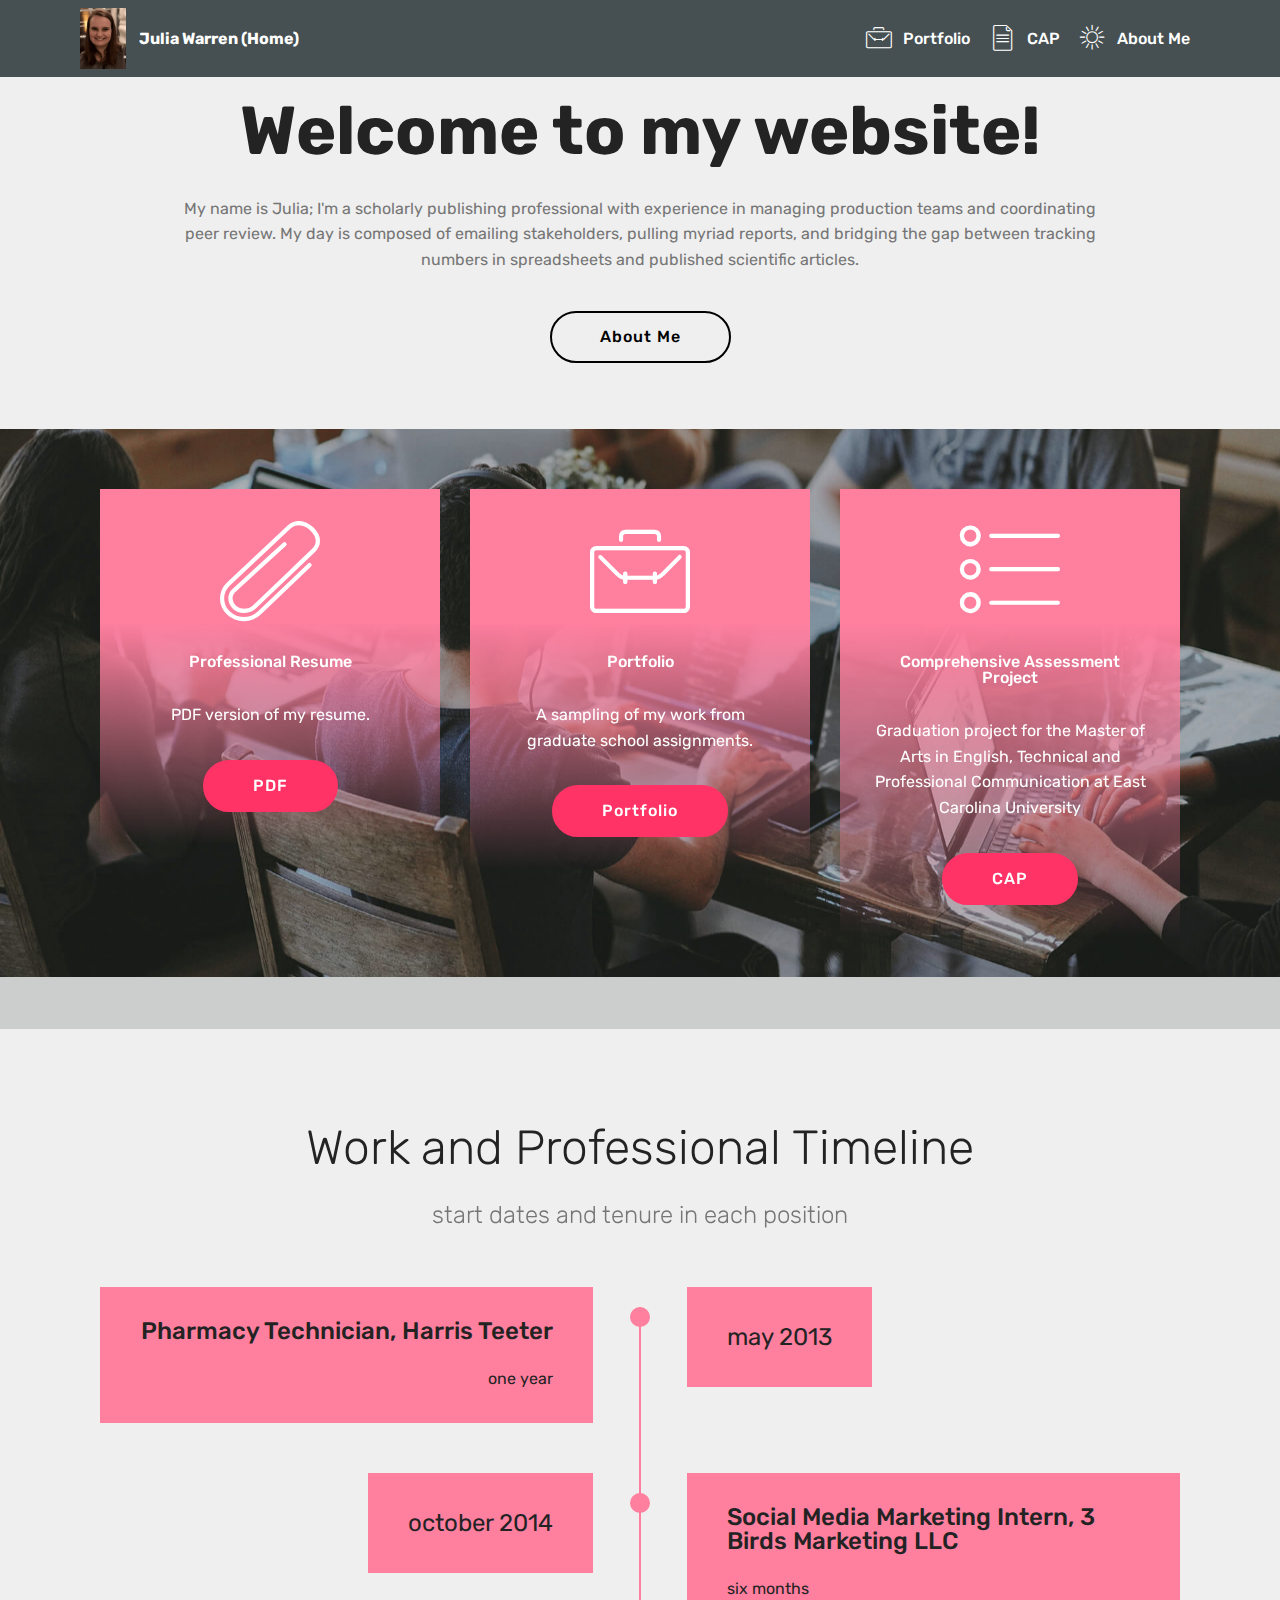
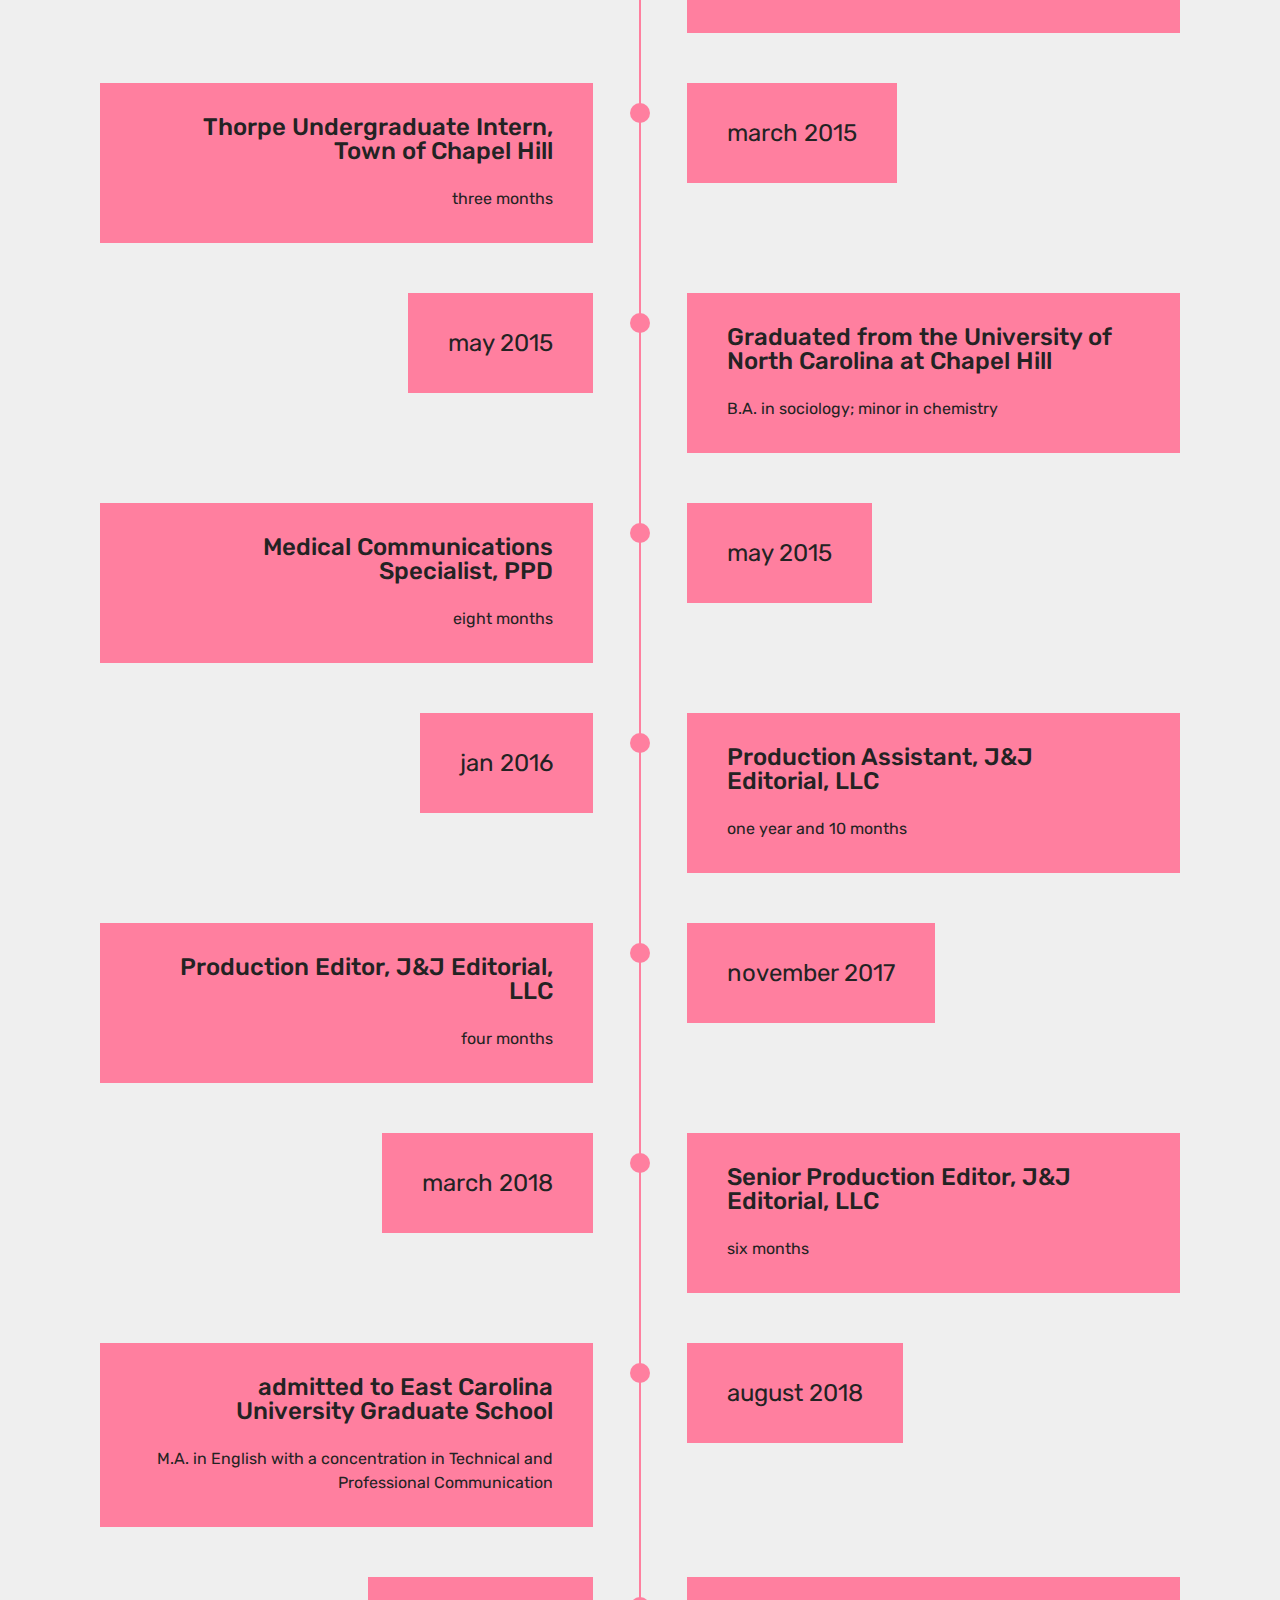
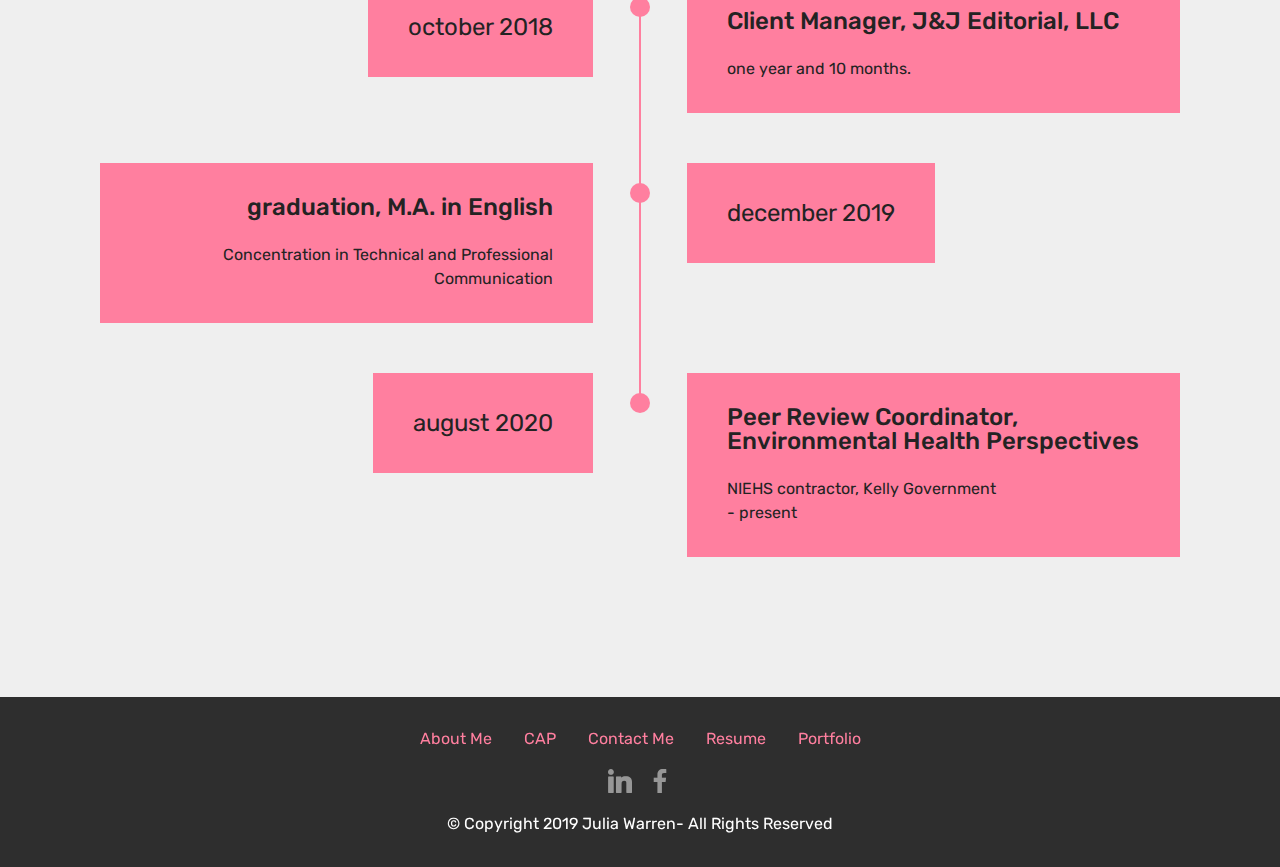
==== commit ae5d4ca8: "create github pages" ====
--- a/index.html
+++ b/index.html
@@ -49,17 +49,11 @@
             </div>
         </div>
         <div class="collapse navbar-collapse" id="navbarSupportedContent">
-            <ul class="navbar-nav nav-dropdown nav-right" data-app-modern-menu="true"><li class="nav-item">
-                    <a class="nav-link link text-white display-4" href="assets/files/Warren%20Resume.pdf" target="_blank"><span class="mbri-paperclip mbr-iconfont mbr-iconfont-btn"></span>
-                        
-                        Resume</a>
-                </li><li class="nav-item"><a class="nav-link link text-white display-4" href="jwportfolio.html"><span class="mbri-briefcase mbr-iconfont mbr-iconfont-btn"></span>
+            <ul class="navbar-nav nav-dropdown nav-right" data-app-modern-menu="true"><li class="nav-item"><a class="nav-link link text-white display-4" href="jwportfolio.html"><span class="mbri-briefcase mbr-iconfont mbr-iconfont-btn"></span>
                         
                         Portfolio</a></li><li class="nav-item"><a class="nav-link link text-white display-4" href="ecutpccap.html"><span class="mbri-file mbr-iconfont mbr-iconfont-btn"></span>
                         
-                        CAP</a></li><li class="nav-item"><a class="nav-link link text-white display-4" href="jwfreelance.html"><span class="mbri-edit mbr-iconfont mbr-iconfont-btn"></span>
-                        
-                        Hire me</a></li>
+                        CAP</a></li>
                 <li class="nav-item">
                     <a class="nav-link link text-white display-4" href="jwaboutme.html"><span class="mbri-sun2 mbr-iconfont mbr-iconfont-btn"></span>
                         
@@ -70,7 +64,7 @@
     </nav>
 </section>
 
-<section class="engine"><a href="https://mobirise.info/p">website templates free download</a></section><section class="header1 cid-rp4bmA8b8D" id="header16-3">
+<section class="engine"><a href="https://mobirise.info/h">create a web page for free</a></section><section class="header1 cid-rp4bmA8b8D" id="header16-3">
 
     
 
@@ -83,7 +77,7 @@
                     Welcome to my website!</h1>
                 
                 <p class="mbr-text pb-3 mbr-fonts-style display-7">
-                    My name is Julia; I'm a scholarly publishing professional with experience in managing production teams. My day is composed of making tracking and workflows easier for my team, selecting the best gifs in the work chat, and bridging the gap between tracking numbers in spreadsheets and published scientific articles.</p>
+                    My name is Julia; I'm a scholarly publishing professional with experience in managing production teams and coordinating peer review. My day is composed of emailing stakeholders, pulling myriad reports, and bridging the gap between tracking numbers in spreadsheets and published scientific articles.</p>
                 <div class="mbr-section-btn"><a class="btn btn-md btn-black-outline display-4" href="jwaboutme.html">About Me</a></div>
             </div>
         </div>
@@ -101,7 +95,7 @@
     <div class="container">
         <div class="media-container-row">
 
-            <div class="card  col-12 col-md-6 col-lg-3">
+            <div class="card  col-12 col-md-6 col-lg-4">
                 <div class="card-img">
                     <a href="assets/files/Warren%20Resume.pdf" target="_blank"><span class="mbr-iconfont mbri-paperclip"></span></a>
                 </div>
@@ -113,7 +107,7 @@
                 </div>
             </div>
 
-            <div class="card  col-12 col-md-6 col-lg-3">
+            <div class="card  col-12 col-md-6 col-lg-4">
                 <div class="card-img">
                     <a href="jwportfolio.html"><span class="mbr-iconfont mbri-briefcase"></span></a>
                 </div>
@@ -127,7 +121,7 @@
                 </div>
             </div>
 
-            <div class="card  col-12 col-md-6 col-lg-3">
+            <div class="card  col-12 col-md-6 col-lg-4">
                 <div class="card-img">
                     <a href="ecutpccap.html"><span class="mbr-iconfont mbri-bulleted-list"></span></a>
                 </div>
@@ -140,18 +134,7 @@
                 </div>
             </div>
 
-            <div class="card  col-12 col-md-6 col-lg-3">
-                <div class="card-img">
-                    <a href="jwfreelance.html"><span class="mbr-iconfont mbri-edit"></span></a>
-                </div>
-                <div class="card-box align-center">
-                    <h4 class="card-title mbr-fonts-style display-7">
-                        Freelance Work</h4>
-                    <p class="mbr-text mbr-fonts-style display-7">Need a fresh set of eyes on that draft? I'm available on a contract basis for copy or technical editing work.&nbsp;</p>
-                    <div class="mbr-section-btn text-center"><a href="jwfreelance.html" class="btn btn-secondary display-4">
-                            Freelancing</a></div>
-                </div>
-            </div>
+            
         </div>
     </div>
 </section>
@@ -335,13 +318,12 @@
                     <div class="timeline-text-content">
                         <h4 class="mbr-timeline-title pb-3 mbr-fonts-style display-5">
                             Client Manager, J&amp;J Editorial, LLC</h4> 
-                        <p class="mbr-timeline-text mbr-fonts-style display-7">
-                            -present</p>
-                    </div>
-                </div>
-            </div>
-
-            <div class="row timeline-element reverse">
+                        <p class="mbr-timeline-text mbr-fonts-style display-7">one year and 10 months.</p>
+                    </div>
+                </div>
+            </div>
+
+            <div class="row timeline-element reverse separline">
                 <div class="timeline-date-panel col-xs-12 col-md-6  align-left">
                     <div class="time-line-date-content">
                        <p class="mbr-timeline-date mbr-fonts-style display-5">
@@ -358,72 +340,21 @@
                 </div>
             </div>
 
-            
-        </div>
-    </div>
-</section>
-
-<section class="counters4 counters cid-rp4bBPl7Jo" id="counters4-5">
-
-    
-
-    
-
-    <div class="container pt-4 mt-2">
-        <h2 class="mbr-section-title pb-3 align-center mbr-fonts-style display-2">Three Things about Me</h2>
-        <h3 class="mbr-section-subtitle pb-5 align-center mbr-fonts-style display-5">
-            What I'm looking to do:</h3>
-        <div class="media-container-row">
-            <div class="media-block m-auto" style="width: 49%;">
-                <div class="mbr-figure">
-                    <img src="assets/images/background6.jpg">
-                </div>
-            </div>
-            <div class="cards-block">
-                <div class="cards-container">
-                    <div class="card px-3 align-left col-12">
-                        <div class="panel-item p-4 d-flex align-items-start">
-                            <div class="card-img pr-3">
-                                <h3 class="img-text d-flex align-items-center justify-content-center">
-                                    1
-                                </h3>
-                            </div>
-                            <div class="card-text">
-                                <h4 class="mbr-content-title mbr-bold mbr-fonts-style display-7">Technical or copy editing</h4>
-                                <p class="mbr-content-text mbr-fonts-style display-7">
-                                    I can do a light pass for typos or a heavier pass for readability and structure</p>
-                            </div>
-                        </div>
-                    </div>
-                    <div class="card px-3 align-left col-12">
-                        <div class="panel-item p-4 d-flex align-items-start">
-                            <div class="card-img pr-3">
-                                <h3 class="img-text d-flex align-items-center justify-content-center">
-                                    2
-                                </h3>
-                            </div>
-                            <div class="card-text">
-                                <h4 class="mbr-content-title mbr-bold mbr-fonts-style display-7">Manage a Team</h4>
-                                <p class="mbr-content-text mbr-fonts-style display-7">
-                                    I believe in positive motivation and communication</p>
-                            </div>
-                        </div>
-                    </div>
-                    <div class="card px-3 align-left col-12">
-                        <div class="panel-item p-4 d-flex align-items-start">
-                            <div class="card-img pr-3">
-                                <h3 class="img-text d-flex align-items-center justify-content-center">
-                                    3
-                                </h3>
-                            </div>
-                            <div class="card-text">
-                                <h4 class="mbr-content-title mbr-bold mbr-fonts-style display-7">Think outside the box</h4>
-                                <p class="mbr-content-text mbr-fonts-style display-7">
-                                        I love finding more efficient pathways of functionality and streamlining processes</p>
-                            </div>
-                        </div>
-                    </div>
-                    
+            <div class="row timeline-element">
+                <div class="timeline-date-panel col-xs-12 col-md-6 align-right">
+                    <div class="time-line-date-content">
+                        <p class="mbr-timeline-date mbr-fonts-style display-5">
+                           august 2020</p>
+                    </div>
+                </div>
+                <span class="iconBackground"></span>
+                <div class="col-xs-12 col-md-6 align-left ">
+                    <div class="timeline-text-content">
+                        <h4 class="mbr-timeline-title pb-3 mbr-fonts-style display-5">
+                            Peer Review Coordinator, Environmental Health Perspectives</h4>
+                        <p class="mbr-timeline-text mbr-fonts-style display-7">
+                            NIEHS contractor, Kelly Government<br>- present</p>
+                    </div>
                 </div>
             </div>
         </div>
@@ -446,7 +377,7 @@
                     
                     
                 <li class="foot-menu-item mbr-fonts-style display-7"><a href="jwaboutme.html" target="_blank">
-                        About&nbsp;Me</a></li><li class="foot-menu-item mbr-fonts-style display-7"><a href="jwfreelance.html">Hire Me</a></li><li class="foot-menu-item mbr-fonts-style display-7"><a href="jwfreelance.html#form1-m" target="_blank">
+                        About&nbsp;Me</a></li><li class="foot-menu-item mbr-fonts-style display-7"><a href="ecutpccap.html" target="_blank">CAP</a></li><li class="foot-menu-item mbr-fonts-style display-7"><a href="jwfreelance.html#form1-m" target="_blank">
                         Contact Me</a></li><li class="foot-menu-item mbr-fonts-style display-7"><a href="assets/files/Warren Resume.pdf" target="_blank">Resume</a></li><li class="foot-menu-item mbr-fonts-style display-7"><a href="jwportfolio.html">Portfolio</a></li></ul>
             </div>
             <div class="row social-row">
@@ -481,11 +412,10 @@
   <script src="assets/popper/popper.min.js"></script>
   <script src="assets/tether/tether.min.js"></script>
   <script src="assets/bootstrap/js/bootstrap.min.js"></script>
-  <script src="assets/smoothscroll/smooth-scroll.js"></script>
-  <script src="assets/viewportchecker/jquery.viewportchecker.js"></script>
+  <script src="assets/parallax/jarallax.min.js"></script>
   <script src="assets/dropdown/js/script.min.js"></script>
   <script src="assets/touchswipe/jquery.touch-swipe.min.js"></script>
-  <script src="assets/parallax/jarallax.min.js"></script>
+  <script src="assets/smoothscroll/smooth-scroll.js"></script>
   <script src="assets/theme/js/script.js"></script>
   
   
--- a/assets/mobirise/css/mbr-additional.css
+++ b/assets/mobirise/css/mbr-additional.css
@@ -1558,82 +1558,6 @@
     margin-right: 0 !important;
   }
 }
-.cid-rp4bBPl7Jo {
-  padding-top: 90px;
-  padding-bottom: 90px;
-  background-color: #ffffff;
-}
-.cid-rp4bBPl7Jo .mbr-section-subtitle {
-  color: #767676;
-  font-weight: 300;
-}
-.cid-rp4bBPl7Jo .mbr-content-text {
-  color: #767676;
-  margin-bottom: 0;
-}
-.cid-rp4bBPl7Jo .card {
-  word-wrap: break-word;
-  flex-shrink: 0;
-  -webkit-flex-shrink: 0;
-}
-.cid-rp4bBPl7Jo .img-text {
-  width: 64px;
-  height: 64px;
-  font-size: 32px;
-  border: 2px solid #efefef;
-  border-radius: 50%;
-}
-@media (max-width: 991px) {
-  .cid-rp4bBPl7Jo .img-text {
-    width: 48px;
-    height: 48px;
-    font-size: 24px;
-  }
-}
-@media (min-width: 992px) {
-  .cid-rp4bBPl7Jo .cards-block {
-    border-top: 2px solid #efefef;
-  }
-}
-.cid-rp4bBPl7Jo .cards-block .card {
-  border-bottom: 2px solid #efefef;
-  border-radius: 0;
-}
-.cid-rp4bBPl7Jo .cards-container {
-  display: flex;
-  -webkit-flex-direction: row;
-  flex-direction: row;
-  -webkit-flex-wrap: wrap;
-  flex-wrap: wrap;
-  -webkit-justify-content: center;
-  justify-content: center;
-  word-break: break-word;
-}
-.cid-rp4bBPl7Jo .media-block {
-  flex-shrink: 0;
-  -webkit-flex-shrink: 0;
-}
-@media (min-width: 992px) {
-  .cid-rp4bBPl7Jo .media-block {
-    padding-left: 2rem;
-  }
-}
-.cid-rp4bBPl7Jo .cards-block {
-  flex-basis: 100%;
-  -webkit-flex-basis: 100%;
-}
-@media (max-width: 991px) {
-  .cid-rp4bBPl7Jo .media-block {
-    flex-basis: 100%;
-    -webkit-flex-basis: 100%;
-    padding-left: 0;
-    padding-bottom: 2rem;
-  }
-}
-.cid-rp4bBPl7Jo .media-container-row {
-  -webkit-flex-direction: row-reverse;
-  flex-direction: row-reverse;
-}
 .cid-rp4wjowCng {
   padding-top: 30px;
   padding-bottom: 30px;
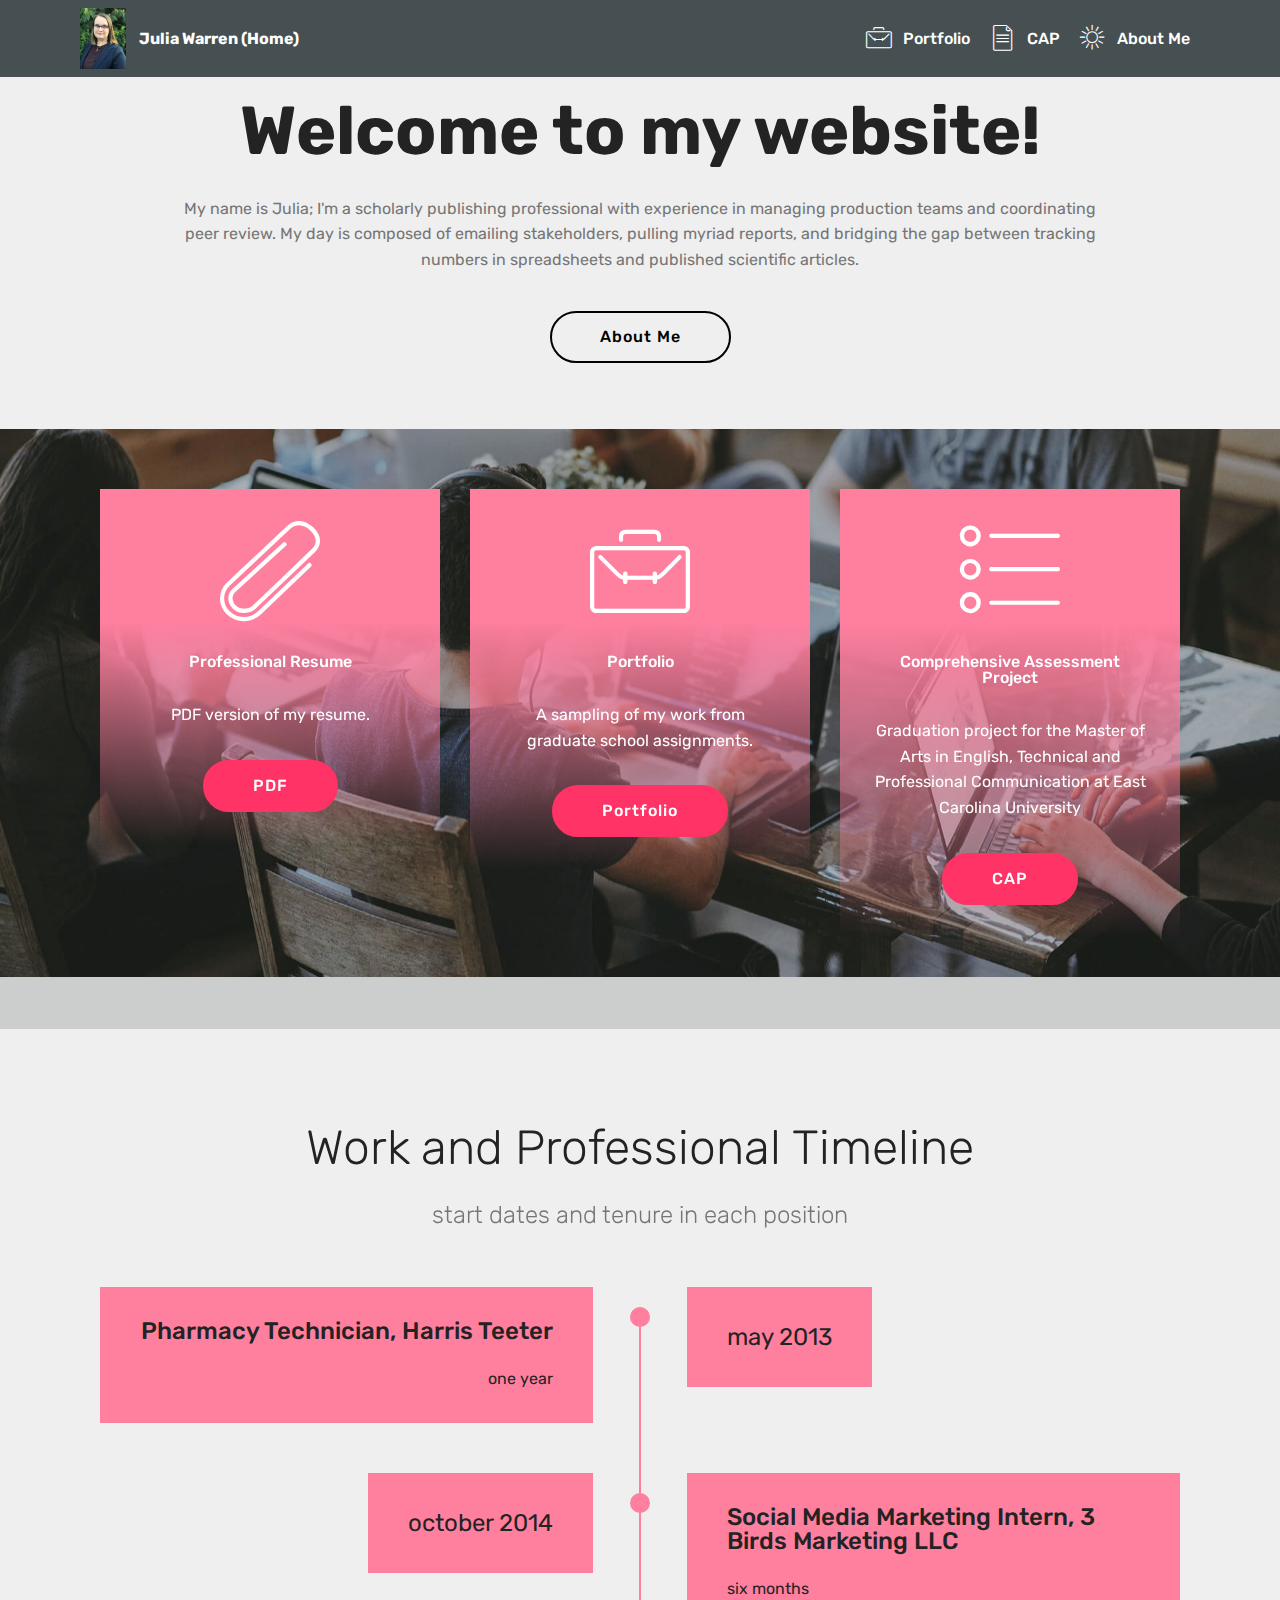
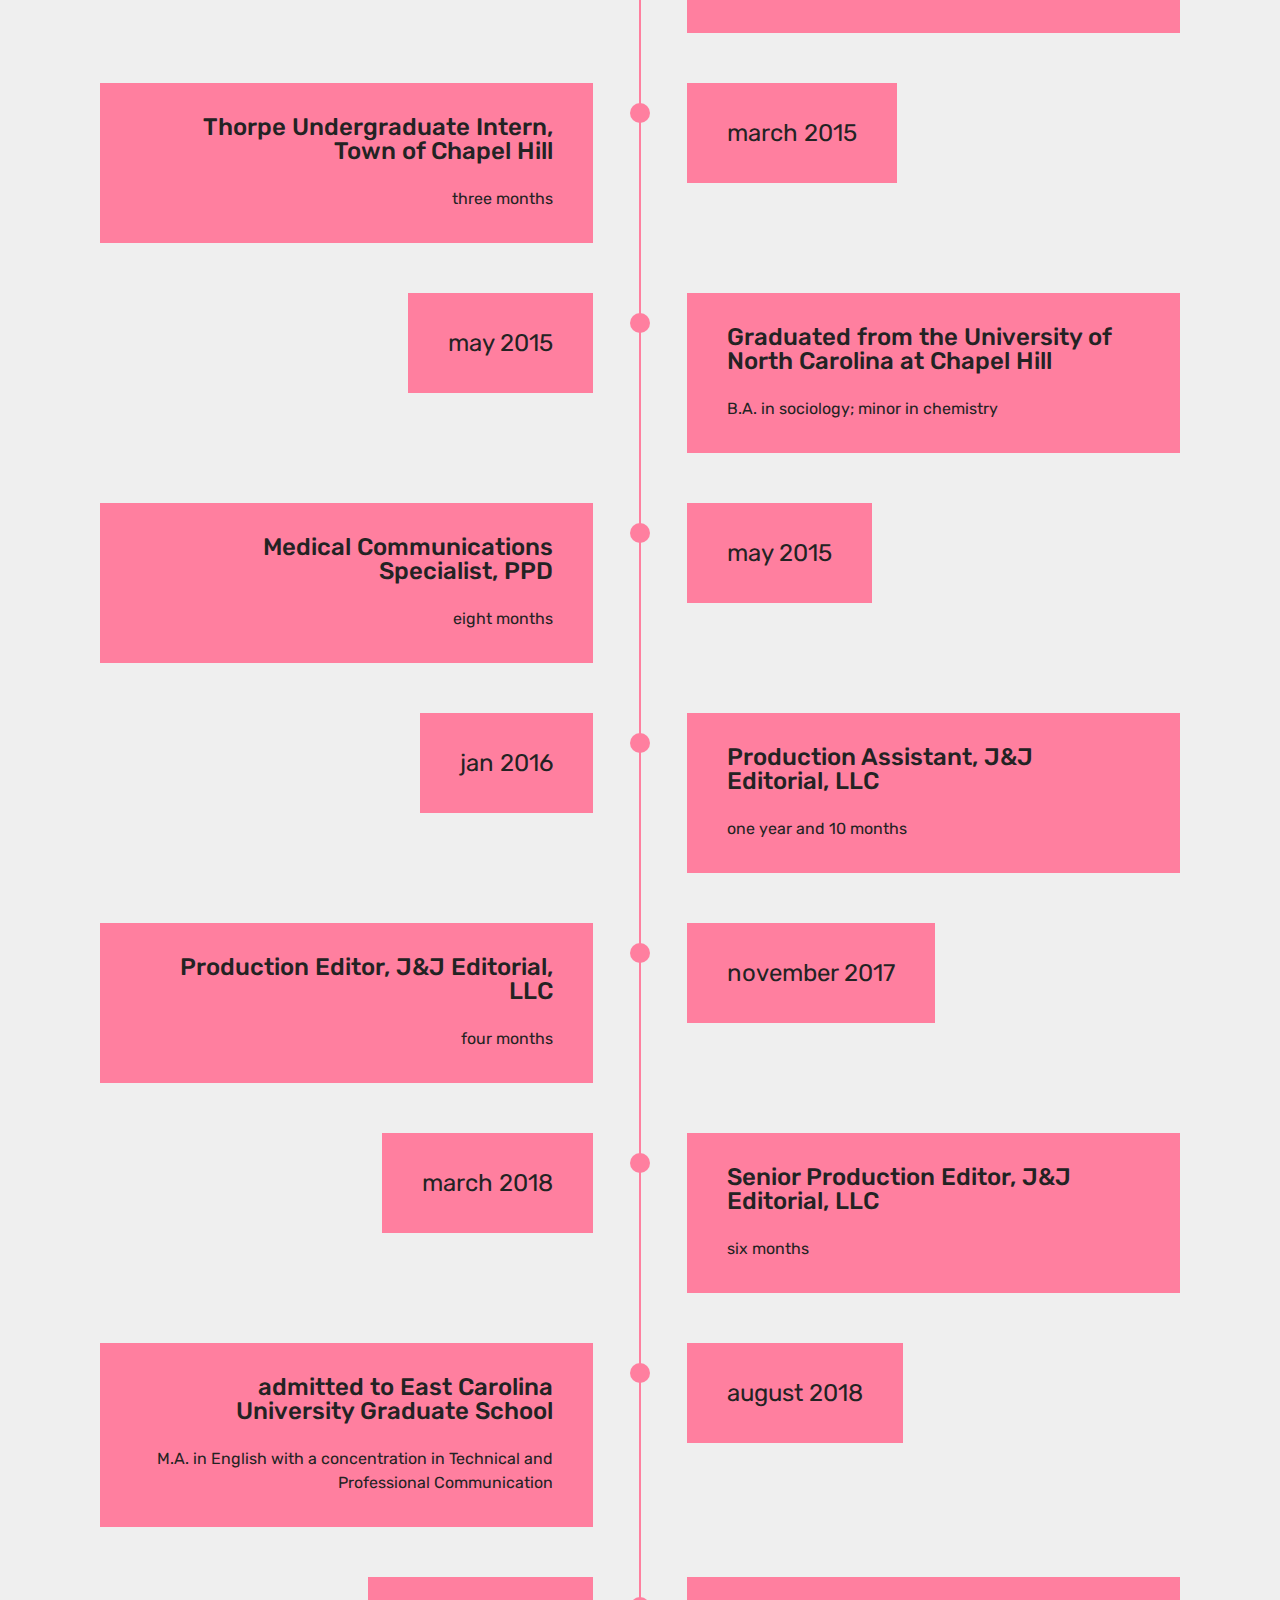
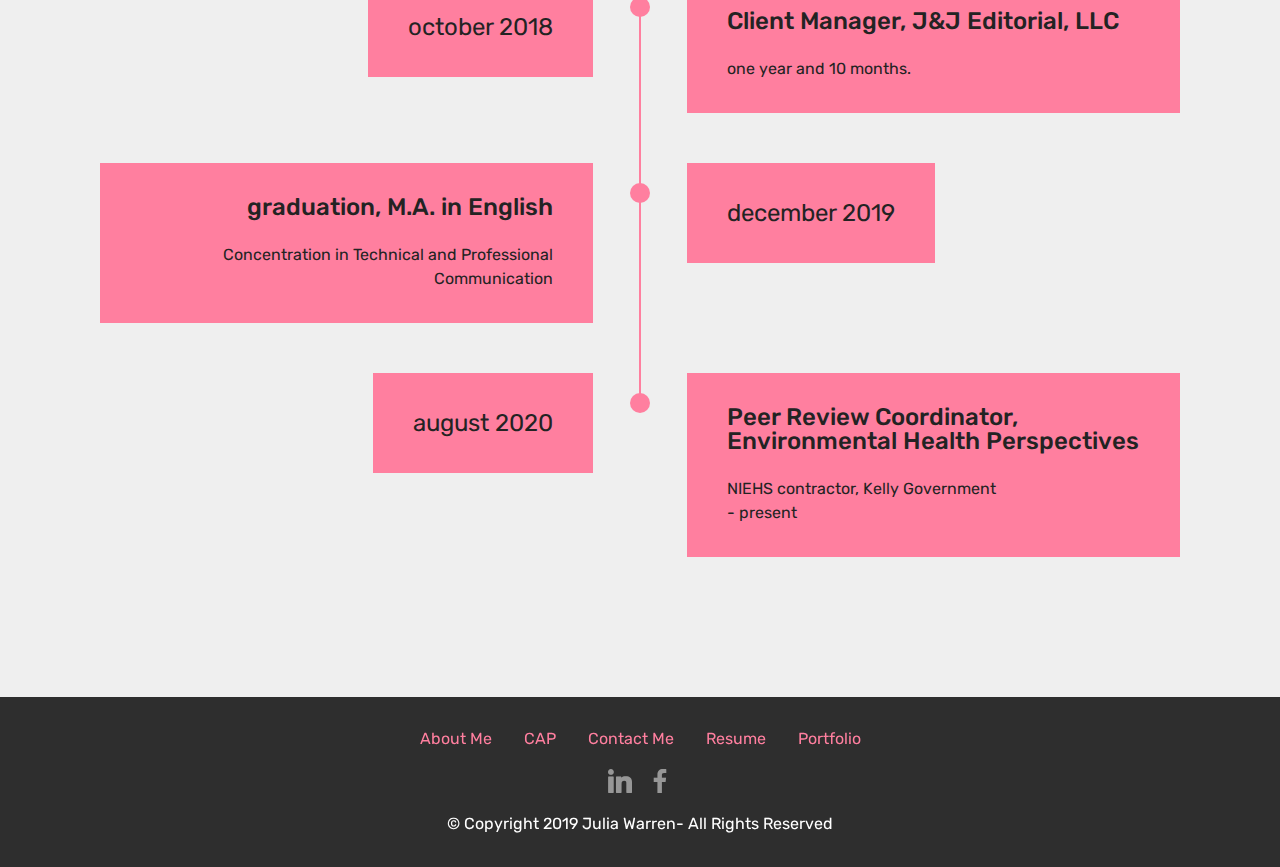
==== commit 02d4c4a6: "create github pages" ====
--- a/index.html
+++ b/index.html
@@ -6,7 +6,7 @@
   <meta http-equiv="X-UA-Compatible" content="IE=edge">
   <meta name="generator" content="Mobirise v4.9.7, mobirise.com">
   <meta name="viewport" content="width=device-width, initial-scale=1, minimum-scale=1">
-  <link rel="shortcut icon" href="assets/images/face-567x752.png" type="image/x-icon">
+  <link rel="shortcut icon" href="assets/images/headshotsimple-92x121.jpg" type="image/x-icon">
   <meta name="description" content="">
   
   <title>Home</title>
@@ -41,7 +41,7 @@
             <div class="navbar-brand">
                 <span class="navbar-logo">
                     <a href="index.html">
-                         <img src="assets/images/face-567x752.png" alt="Mobirise" title="" style="height: 3.8rem;">
+                         <img src="assets/images/headshotsimple-92x121.jpg" alt="Mobirise" title="" style="height: 3.8rem;">
                     </a>
                 </span>
                 <span class="navbar-caption-wrap"><a class="navbar-caption text-white display-4" href="index.html">
@@ -64,7 +64,7 @@
     </nav>
 </section>
 
-<section class="engine"><a href="https://mobirise.info/h">create a web page for free</a></section><section class="header1 cid-rp4bmA8b8D" id="header16-3">
+<section class="engine"><a href="https://mobirise.info/e">make a website for free</a></section><section class="header1 cid-rp4bmA8b8D" id="header16-3">
 
     
 
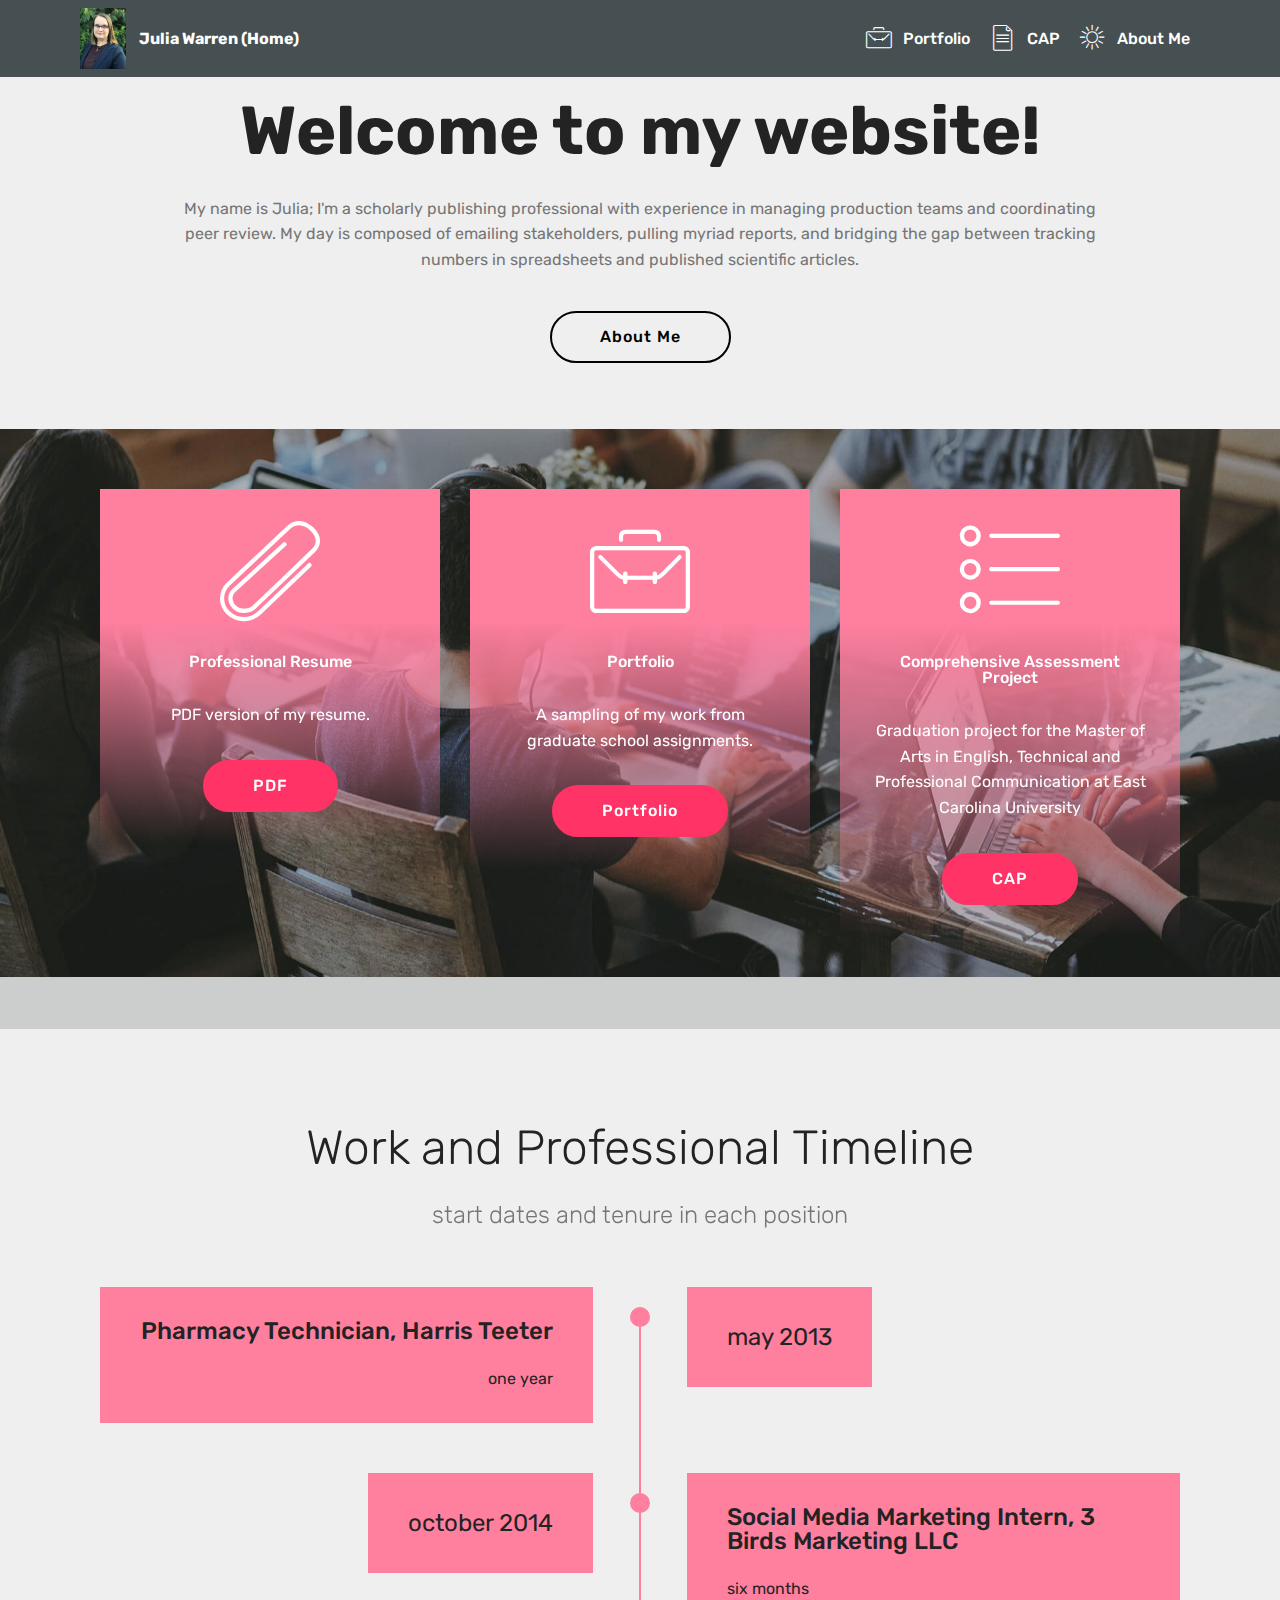
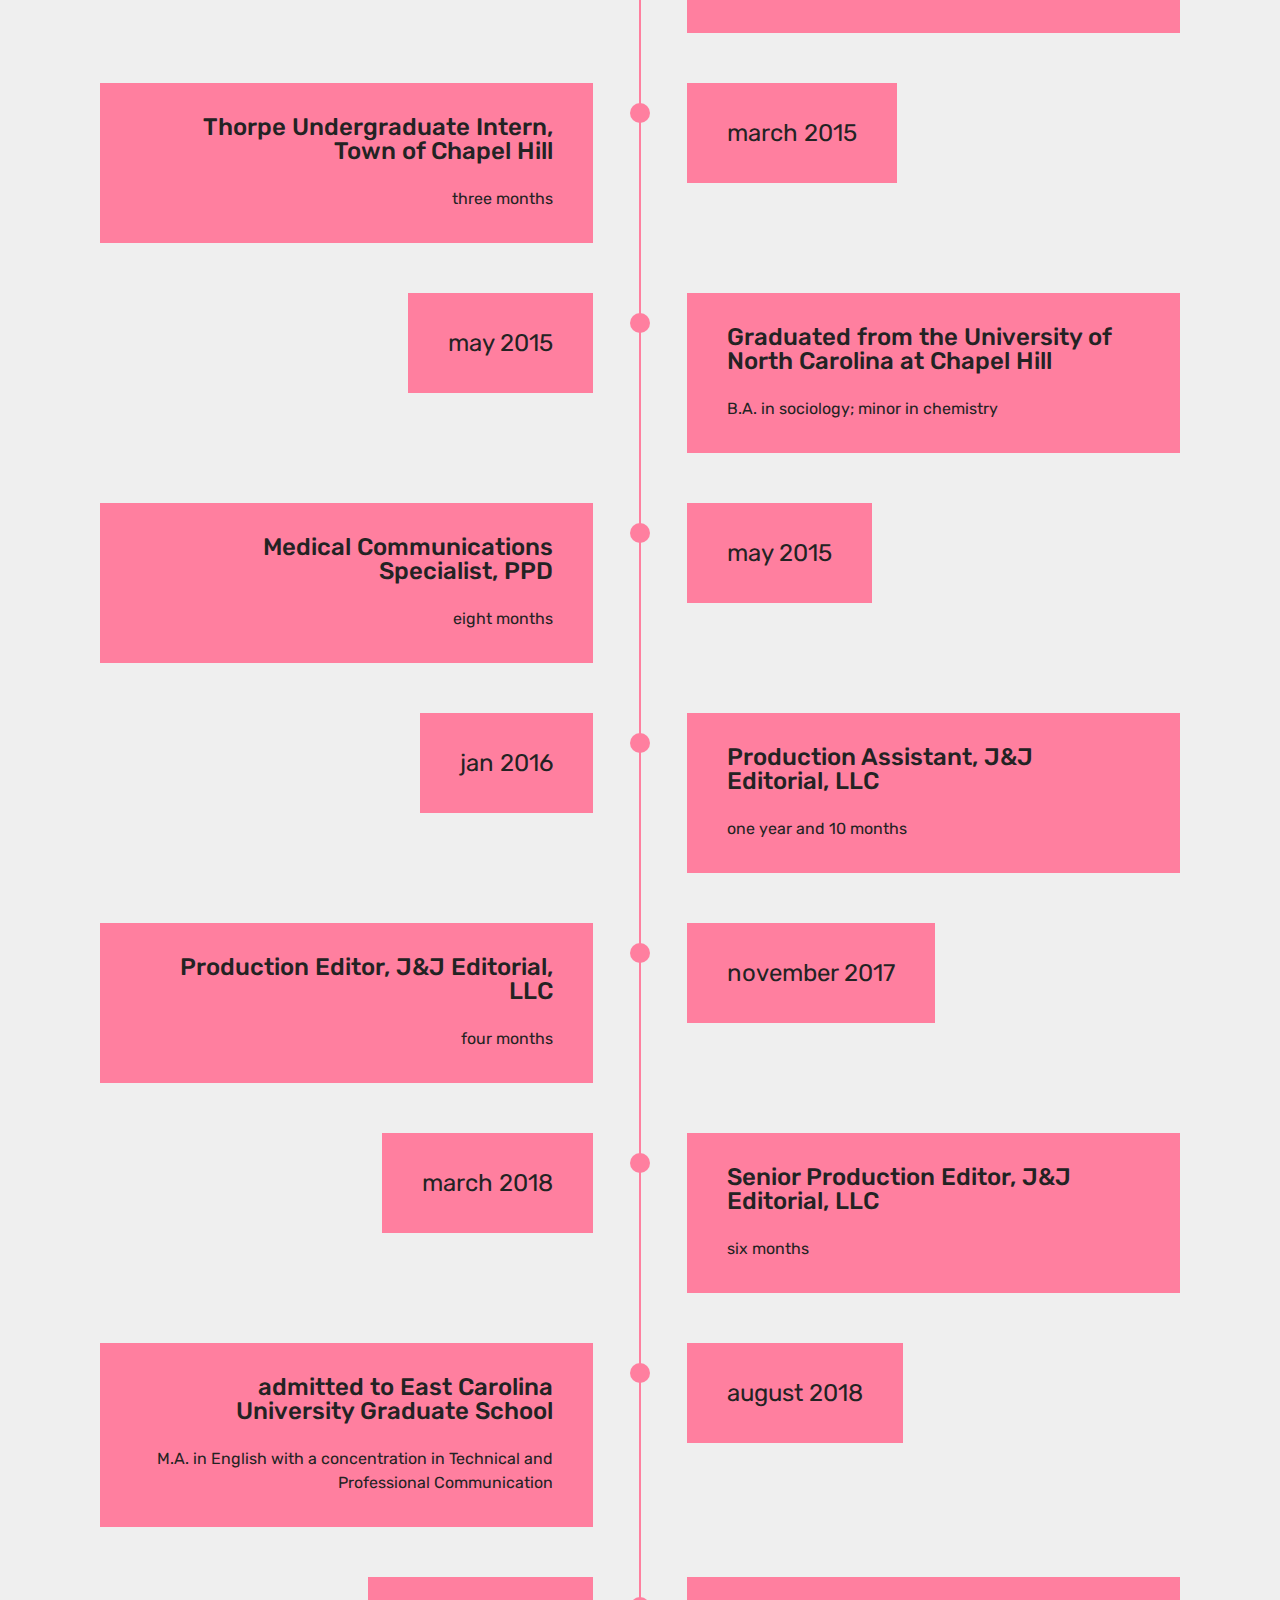
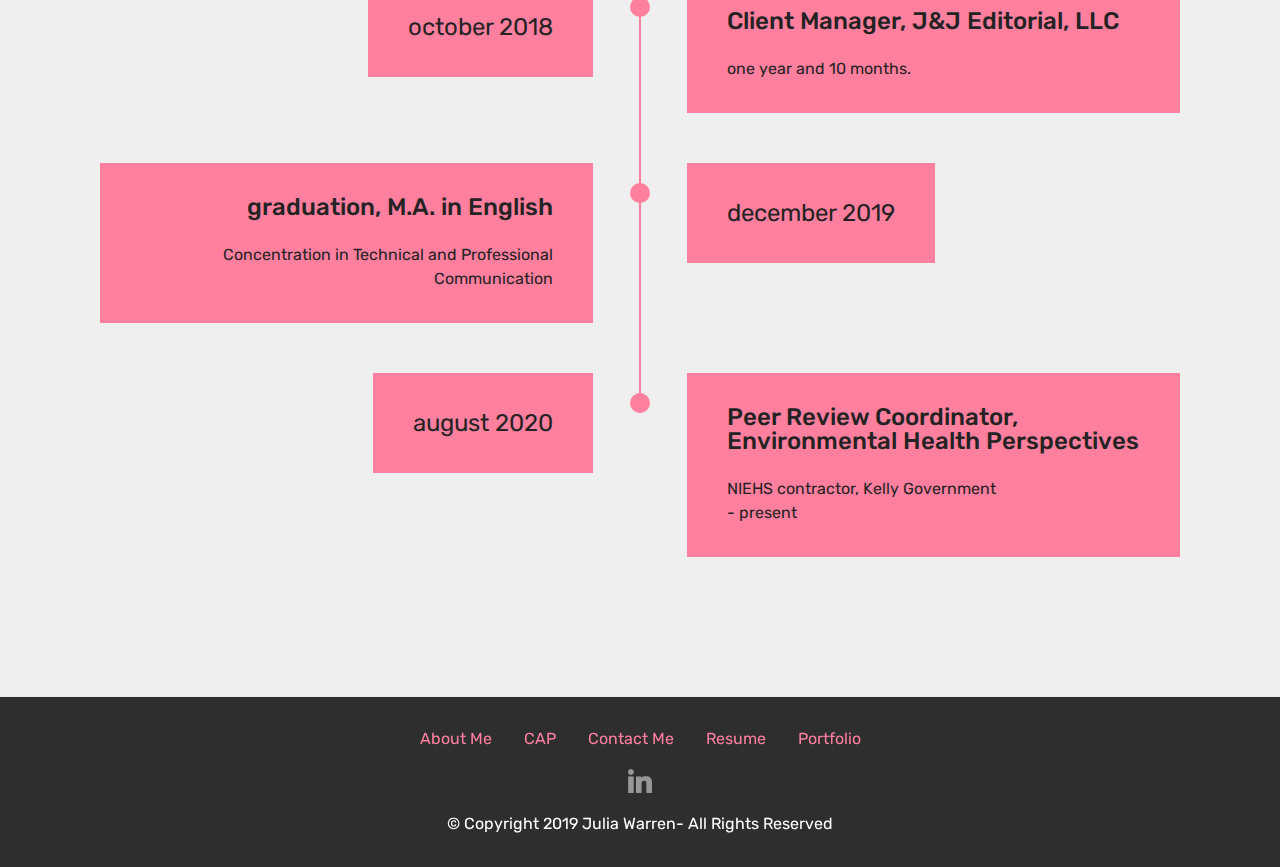
==== commit dbac5661: "create github pages" ====
--- a/index.html
+++ b/index.html
@@ -64,7 +64,7 @@
     </nav>
 </section>
 
-<section class="engine"><a href="https://mobirise.info/e">make a website for free</a></section><section class="header1 cid-rp4bmA8b8D" id="header16-3">
+<section class="engine"><a href="https://mobirise.info/f">simple site maker</a></section><section class="header1 cid-rp4bmA8b8D" id="header16-3">
 
     
 
@@ -378,7 +378,7 @@
                     
                 <li class="foot-menu-item mbr-fonts-style display-7"><a href="jwaboutme.html" target="_blank">
                         About&nbsp;Me</a></li><li class="foot-menu-item mbr-fonts-style display-7"><a href="ecutpccap.html" target="_blank">CAP</a></li><li class="foot-menu-item mbr-fonts-style display-7"><a href="jwfreelance.html#form1-m" target="_blank">
-                        Contact Me</a></li><li class="foot-menu-item mbr-fonts-style display-7"><a href="assets/files/Warren Resume.pdf" target="_blank">Resume</a></li><li class="foot-menu-item mbr-fonts-style display-7"><a href="jwportfolio.html">Portfolio</a></li></ul>
+                        Contact Me</a></li><li class="foot-menu-item mbr-fonts-style display-7"><a href="assets/files/Warren Resume.pdf" target="_blank">Resume</a></li><li class="foot-menu-item mbr-fonts-style display-7"><a href="jwportfolio.html" target="_blank">Portfolio</a></li></ul>
             </div>
             <div class="row social-row">
                 <div class="social-list align-right pb-2">
@@ -391,10 +391,6 @@
                 <div class="soc-item">
                         <a href="https://www.linkedin.com/in/julia-boyle-warren-10b43872/" target="_blank">
                             <span class="mbr-iconfont mbr-iconfont-social socicon-linkedin socicon"></span>
-                        </a>
-                    </div><div class="soc-item">
-                        <a href="https://www.facebook.com/pages/Mobirise/1616226671953247" target="_blank">
-                            <span class="socicon-facebook socicon mbr-iconfont mbr-iconfont-social"></span>
                         </a>
                     </div></div>
             </div>
--- a/assets/mobirise/css/mbr-additional.css
+++ b/assets/mobirise/css/mbr-additional.css
@@ -2536,102 +2536,6 @@
 .cid-rpaWK5gi3K .media-container-row .row-copirayt p {
   width: 100%;
 }
-.cid-rpaGOGcOVN {
-  padding-top: 120px;
-  padding-bottom: 90px;
-  background-color: #efefef;
-}
-.cid-rpaGOGcOVN h2 {
-  text-align: center;
-}
-.cid-rpaGOGcOVN h3 {
-  text-align: center;
-  font-weight: 300;
-}
-.cid-rpaGOGcOVN p {
-  color: #767676;
-}
-.cid-rpaGOGcOVN img {
-  object-fit: cover;
-}
-.cid-rpaGOGcOVN .block-content {
-  display: -webkit-flex;
-  flex-direction: column;
-  -webkit-flex-direction: column;
-  flex-basis: 100%;
-  -webkit-flex-basis: 100%;
-}
-.cid-rpaGOGcOVN .mbr-figure {
-  align-self: flex-start;
-  -webkit-align-self: flex-start;
-  flex-shrink: 0;
-  -webkit-flex-shrink: 0;
-}
-.cid-rpaGOGcOVN .media-container-row {
-  word-wrap: break-word;
-  word-break: break-word;
-}
-.cid-rpaGOGcOVN .mbr-section-subtitle {
-  color: #767676;
-}
-.cid-rpaGOGcOVN .card-title {
-  font-weight: 500;
-}
-.cid-rpaGOGcOVN .card-img {
-  text-align: inherit;
-}
-.cid-rpaGOGcOVN .card-img span {
-  font-size: 48px;
-  color: #707070;
-}
-@media (min-width: 992px) {
-  .cid-rpaGOGcOVN .mbr-figure {
-    padding-right: 2rem;
-    padding-left: 2rem;
-    height: 100%;
-  }
-}
-@media (max-width: 991px) {
-  .cid-rpaGOGcOVN .mbr-figure {
-    padding-bottom: 2rem;
-    padding-top: 1rem;
-  }
-}
-@media (max-width: 991px) and (min-width: 768px) {
-  .cid-rpaGOGcOVN .block-content {
-    flex-direction: row;
-    -webkit-flex-direction: row;
-    text-align: center;
-  }
-  .cid-rpaGOGcOVN .block-content .card {
-    flex-basis: 100%;
-    -webkit-flex-basis: 100%;
-  }
-  .cid-rpaGOGcOVN .card:nth-child(1) {
-    padding-bottom: 0!important;
-  }
-}
-.cid-rpaNkjNCUJ {
-  padding-top: 90px;
-  padding-bottom: 90px;
-  background-color: #b2ccd2;
-}
-.cid-rpaNkjNCUJ .title {
-  margin-bottom: 2rem;
-}
-.cid-rpaNkjNCUJ .mbr-section-subtitle {
-  color: #767676;
-}
-.cid-rpaNkjNCUJ a:not([href]):not([tabindex]) {
-  color: #fff;
-  border-radius: 3px;
-}
-.cid-rpaNkjNCUJ a.btn-white:not([href]):not([tabindex]) {
-  color: #333;
-}
-.cid-rpaNkjNCUJ textarea.form-control {
-  min-height: 188px;
-}
 .cid-qTkzRZLJNu .navbar {
   padding: .5rem 0;
   background: #465052;
@@ -3021,22 +2925,89 @@
 .cid-qTkzRZLJNu .dropdown-item:hover {
   color: #c1c1c1 !important;
 }
-.cid-rpaWyfTepw {
+.cid-rpaS5Xe0mQ {
+  padding-top: 120px;
+  padding-bottom: 60px;
+  background-image: url("../../../assets/images/mbr-1920x1280.jpg");
+}
+.cid-rpaSfHiEPz {
+  padding-top: 90px;
+  padding-bottom: 90px;
+  background-color: #ffffff;
+}
+.cid-rpaSfHiEPz h2 {
+  text-align: left;
+}
+.cid-rpaSfHiEPz h4 {
+  text-align: left;
+  font-weight: 500;
+}
+.cid-rpaSfHiEPz p {
+  color: #767676;
+  text-align: left;
+}
+.cid-rpaSfHiEPz .aside-content {
+  flex-basis: 100%;
+  -webkit-flex-basis: 100%;
+}
+.cid-rpaSfHiEPz .block-content {
+  display: -webkit-flex;
+  flex-direction: column;
+  -webkit-flex-direction: column;
+  word-break: break-word;
+}
+.cid-rpaSfHiEPz .media {
+  margin: initial;
+  align-items: center;
+  -webkit-align-items: center;
+}
+.cid-rpaSfHiEPz .mbr-figure {
+  align-self: flex-start;
+  -webkit-align-self: flex-start;
+  -webkit-flex-shrink: 0;
+  flex-shrink: 0;
+}
+.cid-rpaSfHiEPz .card-img {
+  padding-right: 2rem;
+  width: auto;
+}
+.cid-rpaSfHiEPz .card-img span {
+  font-size: 72px;
+  color: #707070;
+}
+@media (min-width: 992px) {
+  .cid-rpaSfHiEPz .mbr-figure {
+    padding-right: 4rem;
+  }
+}
+@media (max-width: 991px) {
+  .cid-rpaSfHiEPz .mbr-figure {
+    padding-right: 0;
+    padding-bottom: 1rem;
+    margin-bottom: 2rem;
+  }
+}
+@media (max-width: 300px) {
+  .cid-rpaSfHiEPz .card-img span {
+    font-size: 40px !important;
+  }
+}
+.cid-rpaWuRNm8o {
   padding-top: 30px;
   padding-bottom: 30px;
   background-color: #2e2e2e;
 }
-.cid-rpaWyfTepw .row-links {
+.cid-rpaWuRNm8o .row-links {
   width: 100%;
   -webkit-justify-content: center;
   justify-content: center;
 }
-.cid-rpaWyfTepw .social-row {
+.cid-rpaWuRNm8o .social-row {
   width: 100%;
   -webkit-justify-content: center;
   justify-content: center;
 }
-.cid-rpaWyfTepw .media-container-row {
+.cid-rpaWuRNm8o .media-container-row {
   -webkit-flex-direction: column;
   flex-direction: column;
   -webkit-justify-content: center;
@@ -3044,7 +3015,7 @@
   -webkit-align-items: center;
   align-items: center;
 }
-.cid-rpaWyfTepw .media-container-row .foot-menu {
+.cid-rpaWuRNm8o .media-container-row .foot-menu {
   list-style: none;
   display: flex;
   -webkit-justify-content: center;
@@ -3054,13 +3025,13 @@
   padding: 0;
   margin-bottom: 0;
 }
-.cid-rpaWyfTepw .media-container-row .foot-menu li {
+.cid-rpaWuRNm8o .media-container-row .foot-menu li {
   padding: 0 1rem 1rem 1rem;
 }
-.cid-rpaWyfTepw .media-container-row .foot-menu li p {
+.cid-rpaWuRNm8o .media-container-row .foot-menu li p {
   margin: 0;
 }
-.cid-rpaWyfTepw .media-container-row .social-list {
+.cid-rpaWuRNm8o .media-container-row .social-list {
   padding-left: 0;
   margin-bottom: 0;
   list-style: none;
@@ -3070,34 +3041,39 @@
   -webkit-justify-content: flex-end;
   justify-content: flex-end;
 }
-.cid-rpaWyfTepw .media-container-row .social-list .mbr-iconfont-social {
+.cid-rpaWuRNm8o .media-container-row .social-list .mbr-iconfont-social {
   font-size: 1.5rem;
   color: #ffffff;
 }
-.cid-rpaWyfTepw .media-container-row .social-list .soc-item {
+.cid-rpaWuRNm8o .media-container-row .social-list .soc-item {
   margin: 0 .5rem;
 }
-.cid-rpaWyfTepw .media-container-row .social-list a {
+.cid-rpaWuRNm8o .media-container-row .social-list a {
   margin: 0;
   opacity: .5;
   -webkit-transition: .2s linear;
   transition: .2s linear;
 }
-.cid-rpaWyfTepw .media-container-row .social-list a:hover {
+.cid-rpaWuRNm8o .media-container-row .social-list a:hover {
   opacity: 1;
 }
 @media (max-width: 767px) {
-  .cid-rpaWyfTepw .media-container-row .social-list {
+  .cid-rpaWuRNm8o .media-container-row .social-list {
     -webkit-justify-content: center;
     justify-content: center;
   }
 }
-.cid-rpaWyfTepw .media-container-row .row-copirayt {
+.cid-rpaWuRNm8o .media-container-row .row-copirayt {
   word-break: break-word;
   width: 100%;
 }
-.cid-rpaWyfTepw .media-container-row .row-copirayt p {
+.cid-rpaWuRNm8o .media-container-row .row-copirayt p {
   width: 100%;
+}
+.cid-rpaycLDmtw {
+  padding-top: 105px;
+  padding-bottom: 0px;
+  background-image: url("../../../assets/images/mbr-1920x1277.jpg");
 }
 .cid-qTkzRZLJNu .navbar {
   padding: .5rem 0;
@@ -3488,548 +3464,9 @@
 .cid-qTkzRZLJNu .dropdown-item:hover {
   color: #c1c1c1 !important;
 }
-.cid-rpaS5Xe0mQ {
-  padding-top: 120px;
-  padding-bottom: 60px;
-  background-image: url("../../../assets/images/mbr-1920x1280.jpg");
-}
-.cid-rpaSfHiEPz {
-  padding-top: 90px;
-  padding-bottom: 90px;
-  background-color: #ffffff;
-}
-.cid-rpaSfHiEPz h2 {
-  text-align: left;
-}
-.cid-rpaSfHiEPz h4 {
-  text-align: left;
-  font-weight: 500;
-}
-.cid-rpaSfHiEPz p {
-  color: #767676;
-  text-align: left;
-}
-.cid-rpaSfHiEPz .aside-content {
-  flex-basis: 100%;
-  -webkit-flex-basis: 100%;
-}
-.cid-rpaSfHiEPz .block-content {
-  display: -webkit-flex;
-  flex-direction: column;
-  -webkit-flex-direction: column;
-  word-break: break-word;
-}
-.cid-rpaSfHiEPz .media {
-  margin: initial;
-  align-items: center;
-  -webkit-align-items: center;
-}
-.cid-rpaSfHiEPz .mbr-figure {
-  align-self: flex-start;
-  -webkit-align-self: flex-start;
-  -webkit-flex-shrink: 0;
-  flex-shrink: 0;
-}
-.cid-rpaSfHiEPz .card-img {
-  padding-right: 2rem;
-  width: auto;
-}
-.cid-rpaSfHiEPz .card-img span {
-  font-size: 72px;
-  color: #707070;
-}
-@media (min-width: 992px) {
-  .cid-rpaSfHiEPz .mbr-figure {
-    padding-right: 4rem;
-  }
-}
-@media (max-width: 991px) {
-  .cid-rpaSfHiEPz .mbr-figure {
-    padding-right: 0;
-    padding-bottom: 1rem;
-    margin-bottom: 2rem;
-  }
-}
-@media (max-width: 300px) {
-  .cid-rpaSfHiEPz .card-img span {
-    font-size: 40px !important;
-  }
-}
-.cid-rpaWuRNm8o {
+.cid-rpaxXszQLb {
   padding-top: 30px;
   padding-bottom: 30px;
-  background-color: #2e2e2e;
-}
-.cid-rpaWuRNm8o .row-links {
-  width: 100%;
-  -webkit-justify-content: center;
-  justify-content: center;
-}
-.cid-rpaWuRNm8o .social-row {
-  width: 100%;
-  -webkit-justify-content: center;
-  justify-content: center;
-}
-.cid-rpaWuRNm8o .media-container-row {
-  -webkit-flex-direction: column;
-  flex-direction: column;
-  -webkit-justify-content: center;
-  justify-content: center;
-  -webkit-align-items: center;
-  align-items: center;
-}
-.cid-rpaWuRNm8o .media-container-row .foot-menu {
-  list-style: none;
-  display: flex;
-  -webkit-justify-content: center;
-  justify-content: center;
-  -webkit-flex-wrap: wrap;
-  flex-wrap: wrap;
-  padding: 0;
-  margin-bottom: 0;
-}
-.cid-rpaWuRNm8o .media-container-row .foot-menu li {
-  padding: 0 1rem 1rem 1rem;
-}
-.cid-rpaWuRNm8o .media-container-row .foot-menu li p {
-  margin: 0;
-}
-.cid-rpaWuRNm8o .media-container-row .social-list {
-  padding-left: 0;
-  margin-bottom: 0;
-  list-style: none;
-  display: flex;
-  -webkit-flex-wrap: wrap;
-  flex-wrap: wrap;
-  -webkit-justify-content: flex-end;
-  justify-content: flex-end;
-}
-.cid-rpaWuRNm8o .media-container-row .social-list .mbr-iconfont-social {
-  font-size: 1.5rem;
-  color: #ffffff;
-}
-.cid-rpaWuRNm8o .media-container-row .social-list .soc-item {
-  margin: 0 .5rem;
-}
-.cid-rpaWuRNm8o .media-container-row .social-list a {
-  margin: 0;
-  opacity: .5;
-  -webkit-transition: .2s linear;
-  transition: .2s linear;
-}
-.cid-rpaWuRNm8o .media-container-row .social-list a:hover {
-  opacity: 1;
-}
-@media (max-width: 767px) {
-  .cid-rpaWuRNm8o .media-container-row .social-list {
-    -webkit-justify-content: center;
-    justify-content: center;
-  }
-}
-.cid-rpaWuRNm8o .media-container-row .row-copirayt {
-  word-break: break-word;
-  width: 100%;
-}
-.cid-rpaWuRNm8o .media-container-row .row-copirayt p {
-  width: 100%;
-}
-.cid-rpaycLDmtw {
-  padding-top: 90px;
-  padding-bottom: 0px;
-  background-image: url("../../../assets/images/mbr-1920x1277.jpg");
-}
-.cid-qTkzRZLJNu .navbar {
-  padding: .5rem 0;
-  background: #465052;
-  transition: none;
-  min-height: 77px;
-}
-.cid-qTkzRZLJNu .navbar-dropdown.bg-color.transparent.opened {
-  background: #465052;
-}
-.cid-qTkzRZLJNu a {
-  font-style: normal;
-}
-.cid-qTkzRZLJNu .nav-item span {
-  padding-right: 0.4em;
-  line-height: 0.5em;
-  vertical-align: text-bottom;
-  position: relative;
-  text-decoration: none;
-}
-.cid-qTkzRZLJNu .nav-item a {
-  display: flex;
-  align-items: center;
-  justify-content: center;
-  padding: 0.7rem 0 !important;
-  margin: 0rem .65rem !important;
-}
-.cid-qTkzRZLJNu .nav-item:focus,
-.cid-qTkzRZLJNu .nav-link:focus {
-  outline: none;
-}
-.cid-qTkzRZLJNu .btn {
-  padding: 0.4rem 1.5rem;
-  display: inline-flex;
-  align-items: center;
-}
-.cid-qTkzRZLJNu .btn .mbr-iconfont {
-  font-size: 1.6rem;
-}
-.cid-qTkzRZLJNu .menu-logo {
-  margin-right: auto;
-}
-.cid-qTkzRZLJNu .menu-logo .navbar-brand {
-  display: flex;
-  margin-left: 5rem;
-  padding: 0;
-  transition: padding .2s;
-  min-height: 3.8rem;
-  align-items: center;
-}
-.cid-qTkzRZLJNu .menu-logo .navbar-brand .navbar-caption-wrap {
-  display: -webkit-flex;
-  -webkit-align-items: center;
-  align-items: center;
-  word-break: break-word;
-  min-width: 7rem;
-  margin: .3rem 0;
-}
-.cid-qTkzRZLJNu .menu-logo .navbar-brand .navbar-caption-wrap .navbar-caption {
-  line-height: 1.2rem !important;
-  padding-right: 2rem;
-}
-.cid-qTkzRZLJNu .menu-logo .navbar-brand .navbar-logo {
-  font-size: 4rem;
-  transition: font-size 0.25s;
-}
-.cid-qTkzRZLJNu .menu-logo .navbar-brand .navbar-logo img {
-  display: flex;
-}
-.cid-qTkzRZLJNu .menu-logo .navbar-brand .navbar-logo .mbr-iconfont {
-  transition: font-size 0.25s;
-}
-.cid-qTkzRZLJNu .navbar-toggleable-sm .navbar-collapse {
-  justify-content: flex-end;
-  -webkit-justify-content: flex-end;
-  padding-right: 5rem;
-  width: auto;
-}
-.cid-qTkzRZLJNu .navbar-toggleable-sm .navbar-collapse .navbar-nav {
-  flex-wrap: wrap;
-  -webkit-flex-wrap: wrap;
-  padding-left: 0;
-}
-.cid-qTkzRZLJNu .navbar-toggleable-sm .navbar-collapse .navbar-nav .nav-item {
-  -webkit-align-self: center;
-  align-self: center;
-}
-.cid-qTkzRZLJNu .navbar-toggleable-sm .navbar-collapse .navbar-buttons {
-  padding-left: 0;
-  padding-bottom: 0;
-}
-.cid-qTkzRZLJNu .dropdown .dropdown-menu {
-  background: #465052;
-  display: none;
-  position: absolute;
-  min-width: 5rem;
-  padding-top: 1.4rem;
-  padding-bottom: 1.4rem;
-  text-align: left;
-}
-.cid-qTkzRZLJNu .dropdown .dropdown-menu .dropdown-item {
-  width: auto;
-  padding: 0.235em 1.5385em 0.235em 1.5385em !important;
-}
-.cid-qTkzRZLJNu .dropdown .dropdown-menu .dropdown-item::after {
-  right: 0.5rem;
-}
-.cid-qTkzRZLJNu .dropdown .dropdown-menu .dropdown-submenu {
-  margin: 0;
-}
-.cid-qTkzRZLJNu .dropdown.open > .dropdown-menu {
-  display: block;
-}
-.cid-qTkzRZLJNu .navbar-toggleable-sm.opened:after {
-  position: absolute;
-  width: 100vw;
-  height: 100vh;
-  content: '';
-  background-color: rgba(0, 0, 0, 0.1);
-  left: 0;
-  bottom: 0;
-  transform: translateY(100%);
-  -webkit-transform: translateY(100%);
-  z-index: 1000;
-}
-.cid-qTkzRZLJNu .navbar.navbar-short {
-  min-height: 60px;
-  transition: all .2s;
-}
-.cid-qTkzRZLJNu .navbar.navbar-short .navbar-toggler-right {
-  top: 20px;
-}
-.cid-qTkzRZLJNu .navbar.navbar-short .navbar-logo a {
-  font-size: 2.5rem !important;
-  line-height: 2.5rem;
-  transition: font-size 0.25s;
-}
-.cid-qTkzRZLJNu .navbar.navbar-short .navbar-logo a .mbr-iconfont {
-  font-size: 2.5rem !important;
-}
-.cid-qTkzRZLJNu .navbar.navbar-short .navbar-logo a img {
-  height: 3rem !important;
-}
-.cid-qTkzRZLJNu .navbar.navbar-short .navbar-brand {
-  min-height: 3rem;
-}
-.cid-qTkzRZLJNu button.navbar-toggler {
-  width: 31px;
-  height: 18px;
-  cursor: pointer;
-  transition: all .2s;
-  top: 1.5rem;
-  right: 1rem;
-}
-.cid-qTkzRZLJNu button.navbar-toggler:focus {
-  outline: none;
-}
-.cid-qTkzRZLJNu button.navbar-toggler .hamburger span {
-  position: absolute;
-  right: 0;
-  width: 30px;
-  height: 2px;
-  border-right: 5px;
-  background-color: #ff7f9f;
-}
-.cid-qTkzRZLJNu button.navbar-toggler .hamburger span:nth-child(1) {
-  top: 0;
-  transition: all .2s;
-}
-.cid-qTkzRZLJNu button.navbar-toggler .hamburger span:nth-child(2) {
-  top: 8px;
-  transition: all .15s;
-}
-.cid-qTkzRZLJNu button.navbar-toggler .hamburger span:nth-child(3) {
-  top: 8px;
-  transition: all .15s;
-}
-.cid-qTkzRZLJNu button.navbar-toggler .hamburger span:nth-child(4) {
-  top: 16px;
-  transition: all .2s;
-}
-.cid-qTkzRZLJNu nav.opened .hamburger span:nth-child(1) {
-  top: 8px;
-  width: 0;
-  opacity: 0;
-  right: 50%;
-  transition: all .2s;
-}
-.cid-qTkzRZLJNu nav.opened .hamburger span:nth-child(2) {
-  -webkit-transform: rotate(45deg);
-  transform: rotate(45deg);
-  transition: all .25s;
-}
-.cid-qTkzRZLJNu nav.opened .hamburger span:nth-child(3) {
-  -webkit-transform: rotate(-45deg);
-  transform: rotate(-45deg);
-  transition: all .25s;
-}
-.cid-qTkzRZLJNu nav.opened .hamburger span:nth-child(4) {
-  top: 8px;
-  width: 0;
-  opacity: 0;
-  right: 50%;
-  transition: all .2s;
-}
-.cid-qTkzRZLJNu .collapsed.navbar-expand {
-  flex-direction: column;
-}
-.cid-qTkzRZLJNu .collapsed .btn {
-  display: flex;
-}
-.cid-qTkzRZLJNu .collapsed .navbar-collapse {
-  display: none !important;
-  padding-right: 0 !important;
-}
-.cid-qTkzRZLJNu .collapsed .navbar-collapse.collapsing,
-.cid-qTkzRZLJNu .collapsed .navbar-collapse.show {
-  display: block !important;
-}
-.cid-qTkzRZLJNu .collapsed .navbar-collapse.collapsing .navbar-nav,
-.cid-qTkzRZLJNu .collapsed .navbar-collapse.show .navbar-nav {
-  display: block;
-  text-align: center;
-}
-.cid-qTkzRZLJNu .collapsed .navbar-collapse.collapsing .navbar-nav .nav-item,
-.cid-qTkzRZLJNu .collapsed .navbar-collapse.show .navbar-nav .nav-item {
-  clear: both;
-}
-.cid-qTkzRZLJNu .collapsed .navbar-collapse.collapsing .navbar-nav .nav-item:last-child,
-.cid-qTkzRZLJNu .collapsed .navbar-collapse.show .navbar-nav .nav-item:last-child {
-  margin-bottom: 1rem;
-}
-.cid-qTkzRZLJNu .collapsed .navbar-collapse.collapsing .navbar-buttons,
-.cid-qTkzRZLJNu .collapsed .navbar-collapse.show .navbar-buttons {
-  text-align: center;
-}
-.cid-qTkzRZLJNu .collapsed .navbar-collapse.collapsing .navbar-buttons:last-child,
-.cid-qTkzRZLJNu .collapsed .navbar-collapse.show .navbar-buttons:last-child {
-  margin-bottom: 1rem;
-}
-.cid-qTkzRZLJNu .collapsed button.navbar-toggler {
-  display: block;
-}
-.cid-qTkzRZLJNu .collapsed .navbar-brand {
-  margin-left: 1rem !important;
-}
-.cid-qTkzRZLJNu .collapsed .navbar-toggleable-sm {
-  flex-direction: column;
-  -webkit-flex-direction: column;
-}
-.cid-qTkzRZLJNu .collapsed .dropdown .dropdown-menu {
-  width: 100%;
-  text-align: center;
-  position: relative;
-  opacity: 0;
-  display: block;
-  height: 0;
-  visibility: hidden;
-  padding: 0;
-  transition-duration: .5s;
-  transition-property: opacity,padding,height;
-}
-.cid-qTkzRZLJNu .collapsed .dropdown.open > .dropdown-menu {
-  position: relative;
-  opacity: 1;
-  height: auto;
-  padding: 1.4rem 0;
-  visibility: visible;
-}
-.cid-qTkzRZLJNu .collapsed .dropdown .dropdown-submenu {
-  left: 0;
-  text-align: center;
-  width: 100%;
-}
-.cid-qTkzRZLJNu .collapsed .dropdown .dropdown-toggle[data-toggle="dropdown-submenu"]::after {
-  margin-top: 0;
-  position: inherit;
-  right: 0;
-  top: 50%;
-  display: inline-block;
-  width: 0;
-  height: 0;
-  margin-left: .3em;
-  vertical-align: middle;
-  content: "";
-  border-top: .30em solid;
-  border-right: .30em solid transparent;
-  border-left: .30em solid transparent;
-}
-@media (max-width: 991px) {
-  .cid-qTkzRZLJNu .navbar-expand {
-    flex-direction: column;
-  }
-  .cid-qTkzRZLJNu img {
-    height: 3.8rem !important;
-  }
-  .cid-qTkzRZLJNu .btn {
-    display: flex;
-  }
-  .cid-qTkzRZLJNu button.navbar-toggler {
-    display: block;
-  }
-  .cid-qTkzRZLJNu .navbar-brand {
-    margin-left: 1rem !important;
-  }
-  .cid-qTkzRZLJNu .navbar-toggleable-sm {
-    flex-direction: column;
-    -webkit-flex-direction: column;
-  }
-  .cid-qTkzRZLJNu .navbar-collapse {
-    display: none !important;
-    padding-right: 0 !important;
-  }
-  .cid-qTkzRZLJNu .navbar-collapse.collapsing,
-  .cid-qTkzRZLJNu .navbar-collapse.show {
-    display: block !important;
-  }
-  .cid-qTkzRZLJNu .navbar-collapse.collapsing .navbar-nav,
-  .cid-qTkzRZLJNu .navbar-collapse.show .navbar-nav {
-    display: block;
-    text-align: center;
-  }
-  .cid-qTkzRZLJNu .navbar-collapse.collapsing .navbar-nav .nav-item,
-  .cid-qTkzRZLJNu .navbar-collapse.show .navbar-nav .nav-item {
-    clear: both;
-  }
-  .cid-qTkzRZLJNu .navbar-collapse.collapsing .navbar-nav .nav-item:last-child,
-  .cid-qTkzRZLJNu .navbar-collapse.show .navbar-nav .nav-item:last-child {
-    margin-bottom: 1rem;
-  }
-  .cid-qTkzRZLJNu .navbar-collapse.collapsing .navbar-buttons,
-  .cid-qTkzRZLJNu .navbar-collapse.show .navbar-buttons {
-    text-align: center;
-  }
-  .cid-qTkzRZLJNu .navbar-collapse.collapsing .navbar-buttons:last-child,
-  .cid-qTkzRZLJNu .navbar-collapse.show .navbar-buttons:last-child {
-    margin-bottom: 1rem;
-  }
-  .cid-qTkzRZLJNu .dropdown .dropdown-menu {
-    width: 100%;
-    text-align: center;
-    position: relative;
-    opacity: 0;
-    display: block;
-    height: 0;
-    visibility: hidden;
-    padding: 0;
-    transition-duration: .5s;
-    transition-property: opacity,padding,height;
-  }
-  .cid-qTkzRZLJNu .dropdown.open > .dropdown-menu {
-    position: relative;
-    opacity: 1;
-    height: auto;
-    padding: 1.4rem 0;
-    visibility: visible;
-  }
-  .cid-qTkzRZLJNu .dropdown .dropdown-submenu {
-    left: 0;
-    text-align: center;
-    width: 100%;
-  }
-  .cid-qTkzRZLJNu .dropdown .dropdown-toggle[data-toggle="dropdown-submenu"]::after {
-    margin-top: 0;
-    position: inherit;
-    right: 0;
-    top: 50%;
-    display: inline-block;
-    width: 0;
-    height: 0;
-    margin-left: .3em;
-    vertical-align: middle;
-    content: "";
-    border-top: .30em solid;
-    border-right: .30em solid transparent;
-    border-left: .30em solid transparent;
-  }
-}
-@media (min-width: 767px) {
-  .cid-qTkzRZLJNu .menu-logo {
-    flex-shrink: 0;
-  }
-}
-.cid-qTkzRZLJNu .navbar-collapse {
-  flex-basis: auto;
-}
-.cid-qTkzRZLJNu .nav-link:hover,
-.cid-qTkzRZLJNu .dropdown-item:hover {
-  color: #c1c1c1 !important;
-}
-.cid-rpaxXszQLb {
-  padding-top: 60px;
-  padding-bottom: 60px;
   background-color: #ffffff;
 }
 @media (min-width: 992px) {
@@ -4046,8 +3483,8 @@
   color: #767676;
 }
 .cid-rpaxZGjfiG {
-  padding-top: 60px;
-  padding-bottom: 60px;
+  padding-top: 30px;
+  padding-bottom: 30px;
   background-color: #ffffff;
 }
 @media (min-width: 992px) {
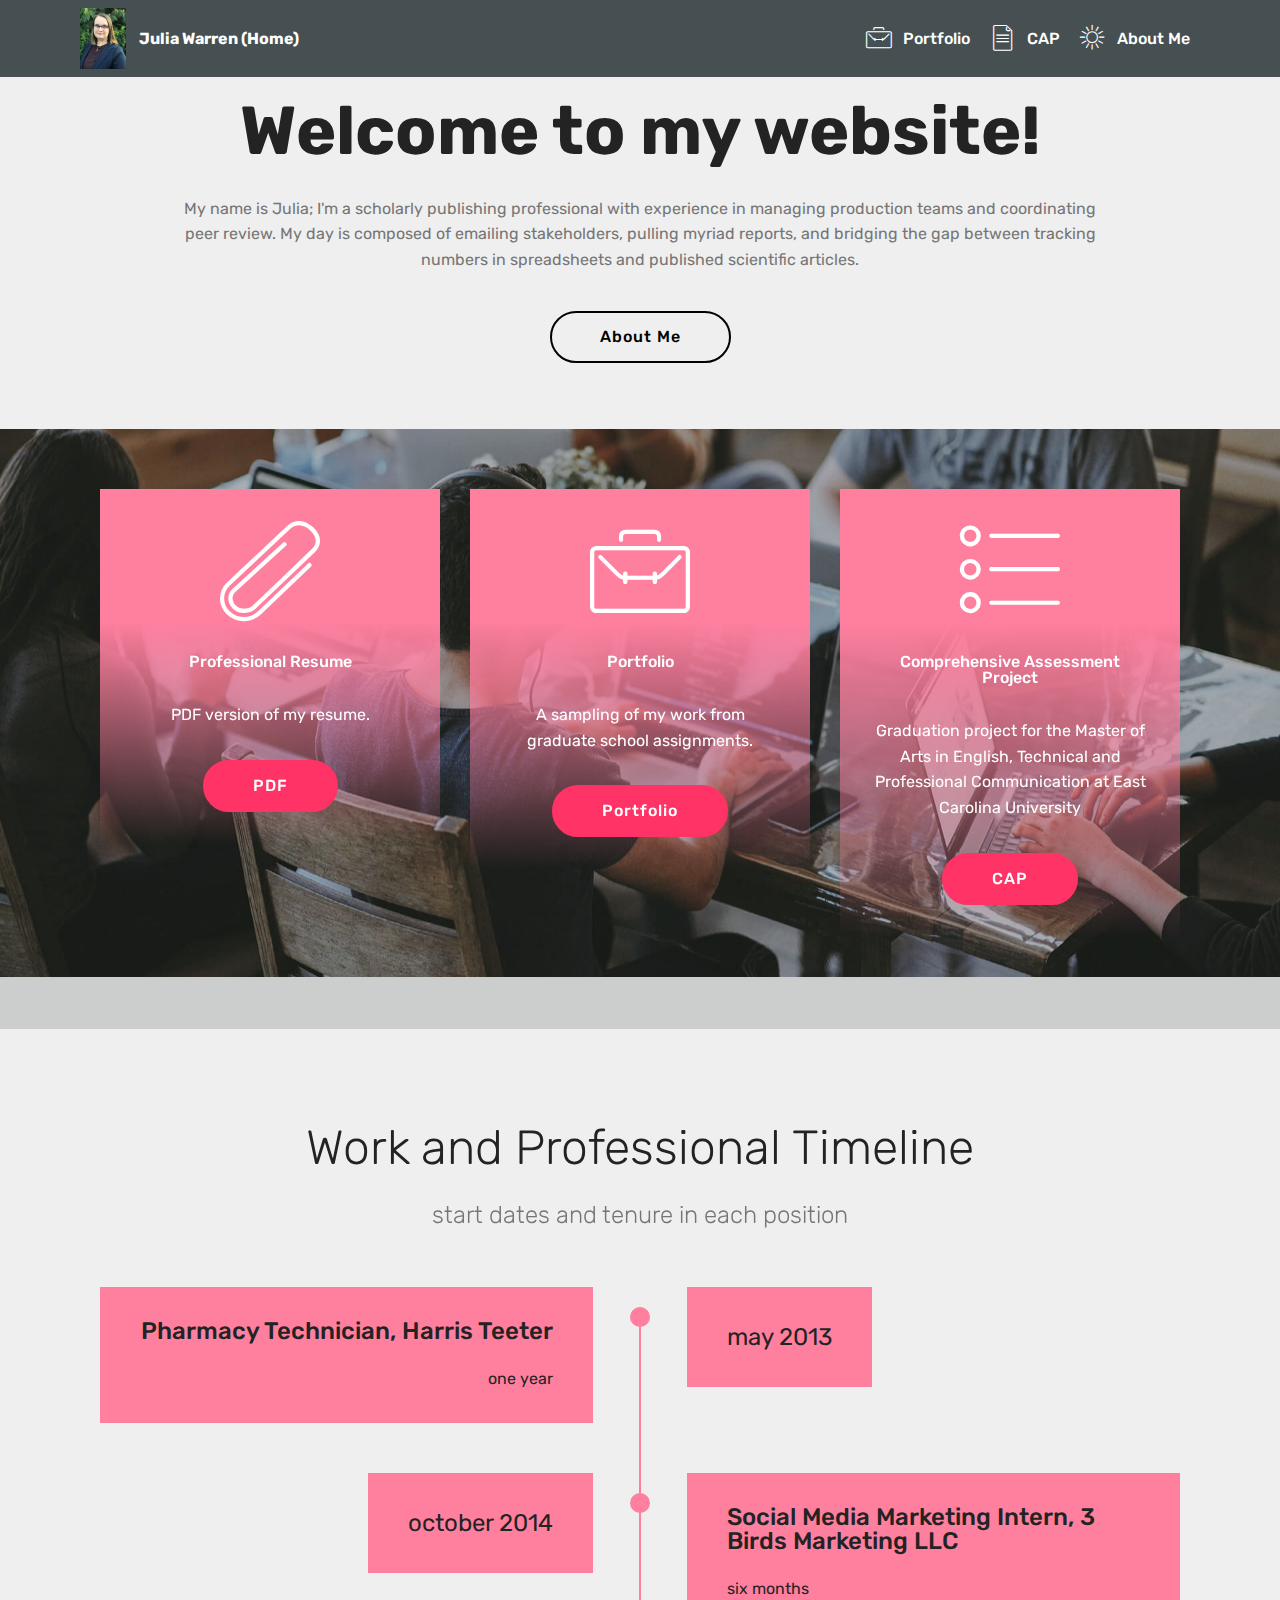
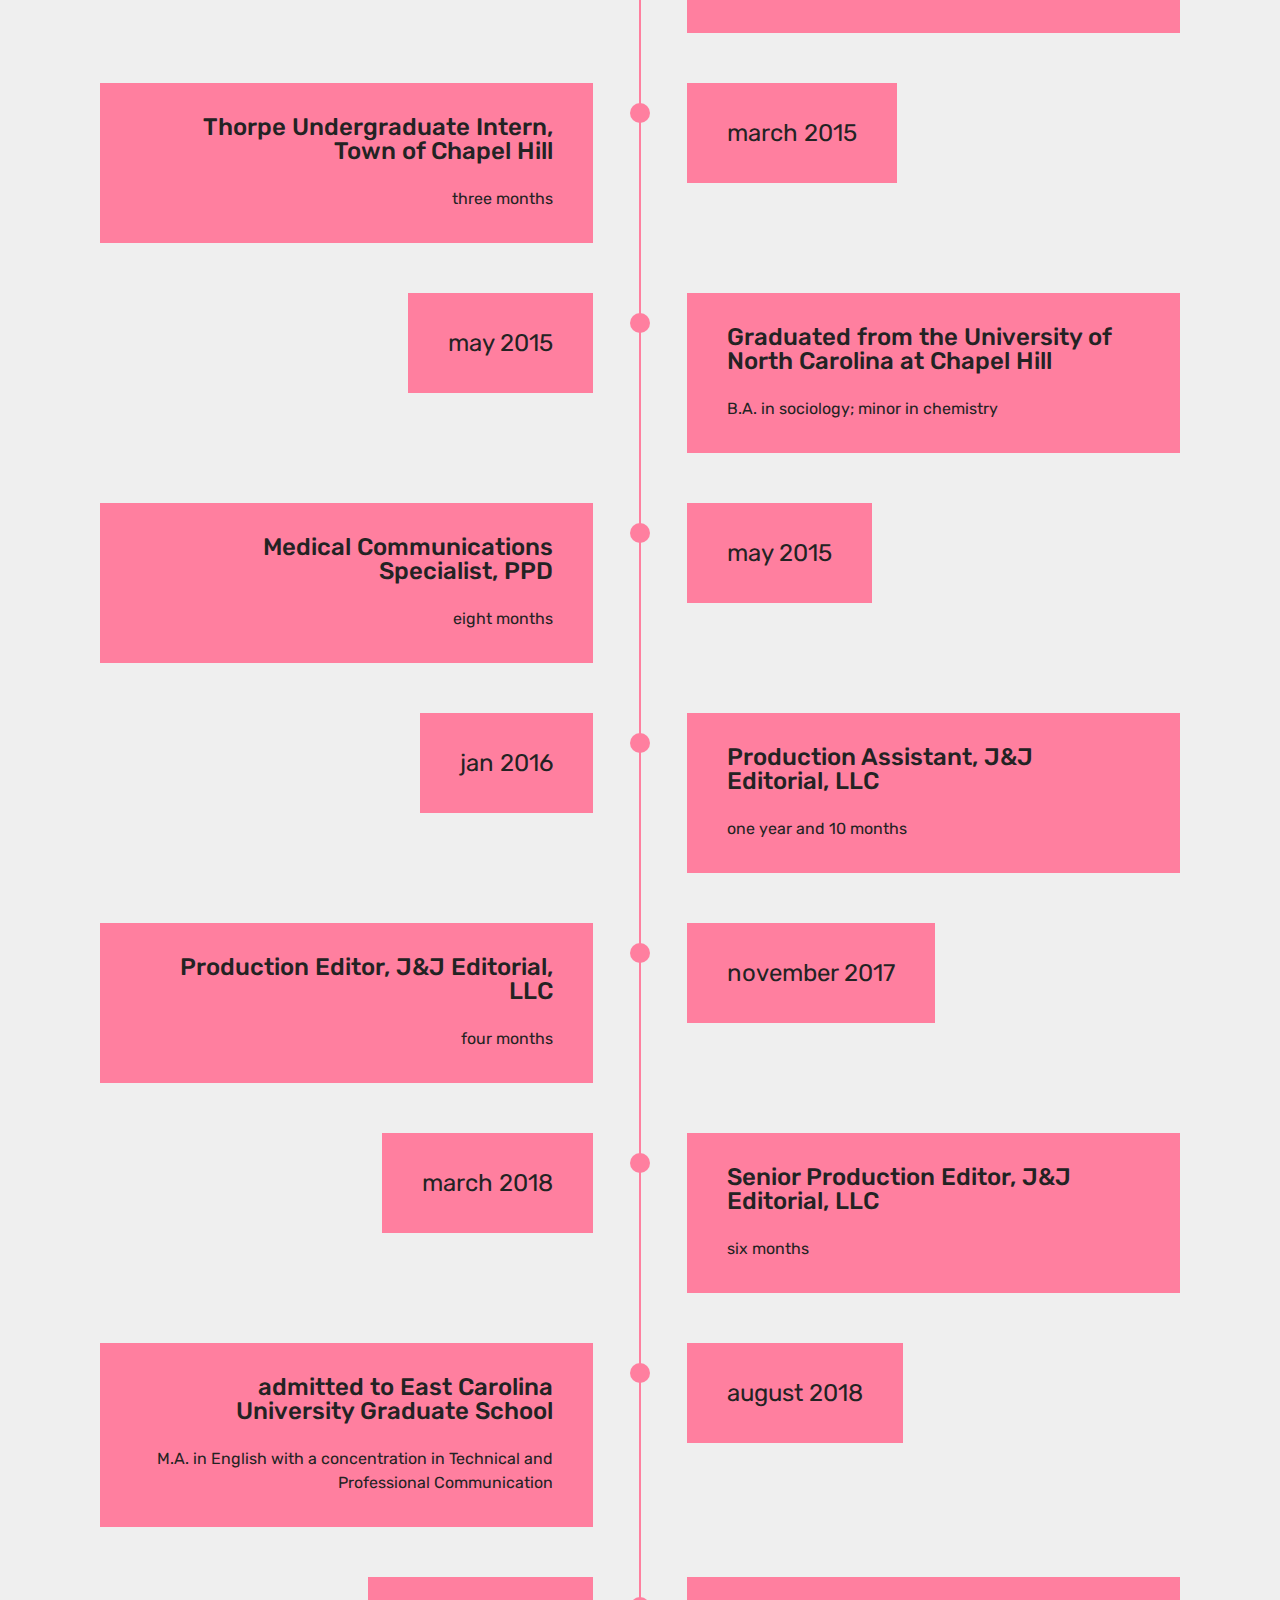
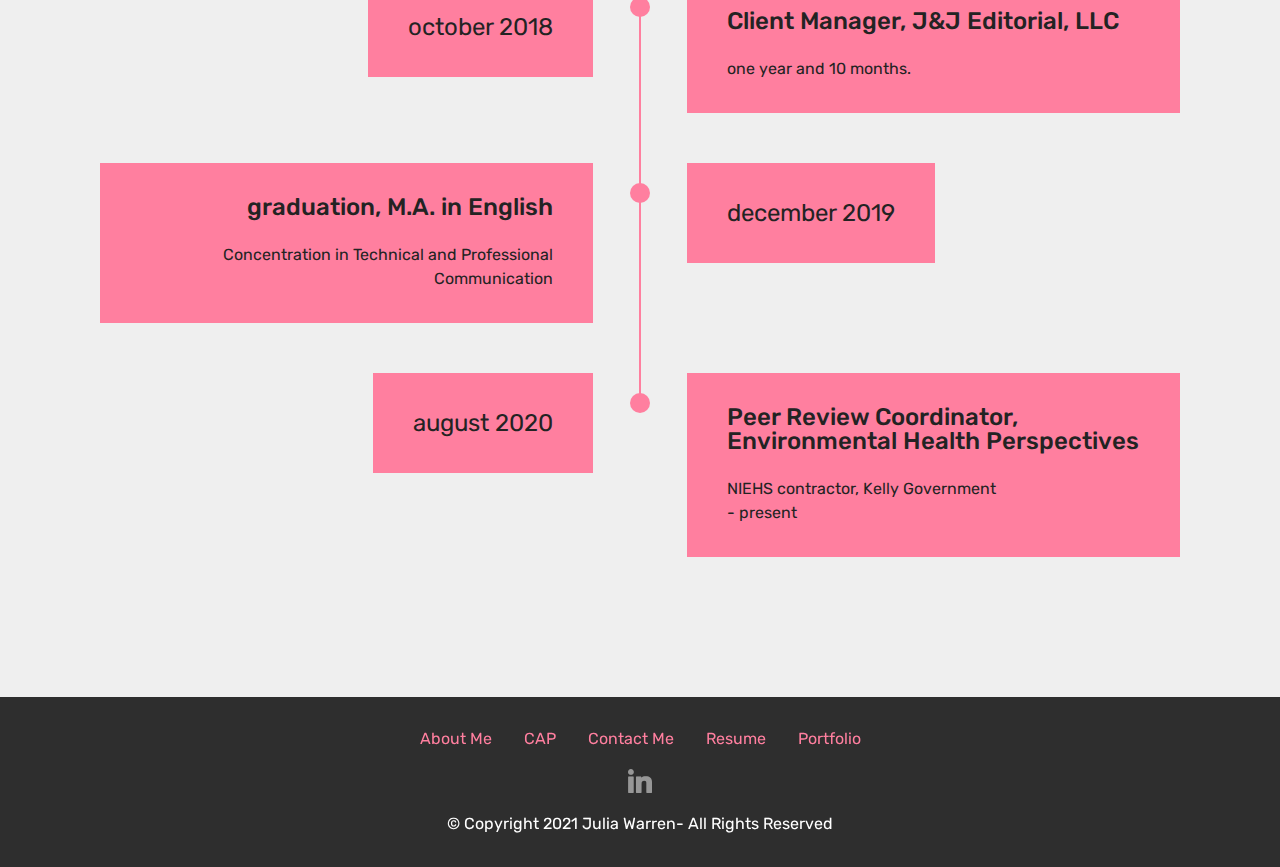
==== commit fcb60ff4: "create github pages" ====
--- a/index.html
+++ b/index.html
@@ -64,7 +64,7 @@
     </nav>
 </section>
 
-<section class="engine"><a href="https://mobirise.info/f">simple site maker</a></section><section class="header1 cid-rp4bmA8b8D" id="header16-3">
+<section class="engine"><a href="https://mobirise.info/c">web builder</a></section><section class="header1 cid-rp4bmA8b8D" id="header16-3">
 
     
 
@@ -378,7 +378,7 @@
                     
                 <li class="foot-menu-item mbr-fonts-style display-7"><a href="jwaboutme.html" target="_blank">
                         About&nbsp;Me</a></li><li class="foot-menu-item mbr-fonts-style display-7"><a href="ecutpccap.html" target="_blank">CAP</a></li><li class="foot-menu-item mbr-fonts-style display-7"><a href="jwfreelance.html#form1-m" target="_blank">
-                        Contact Me</a></li><li class="foot-menu-item mbr-fonts-style display-7"><a href="assets/files/Warren Resume.pdf" target="_blank">Resume</a></li><li class="foot-menu-item mbr-fonts-style display-7"><a href="jwportfolio.html" target="_blank">Portfolio</a></li></ul>
+                        Contact Me</a></li><li class="foot-menu-item mbr-fonts-style display-7"><a href="assets/files/Warren%20Resume.pdf" target="_blank">Resume</a></li><li class="foot-menu-item mbr-fonts-style display-7"><a href="jwportfolio.html" target="_blank">Portfolio</a></li></ul>
             </div>
             <div class="row social-row">
                 <div class="social-list align-right pb-2">
@@ -396,7 +396,7 @@
             </div>
             <div class="row row-copirayt">
                 <p class="mbr-text mb-0 mbr-fonts-style mbr-white align-center display-7">
-                    © Copyright 2019 Julia Warren- All Rights Reserved
+                    © Copyright 2021 Julia Warren- All Rights Reserved
                 </p>
             </div>
         </div>
